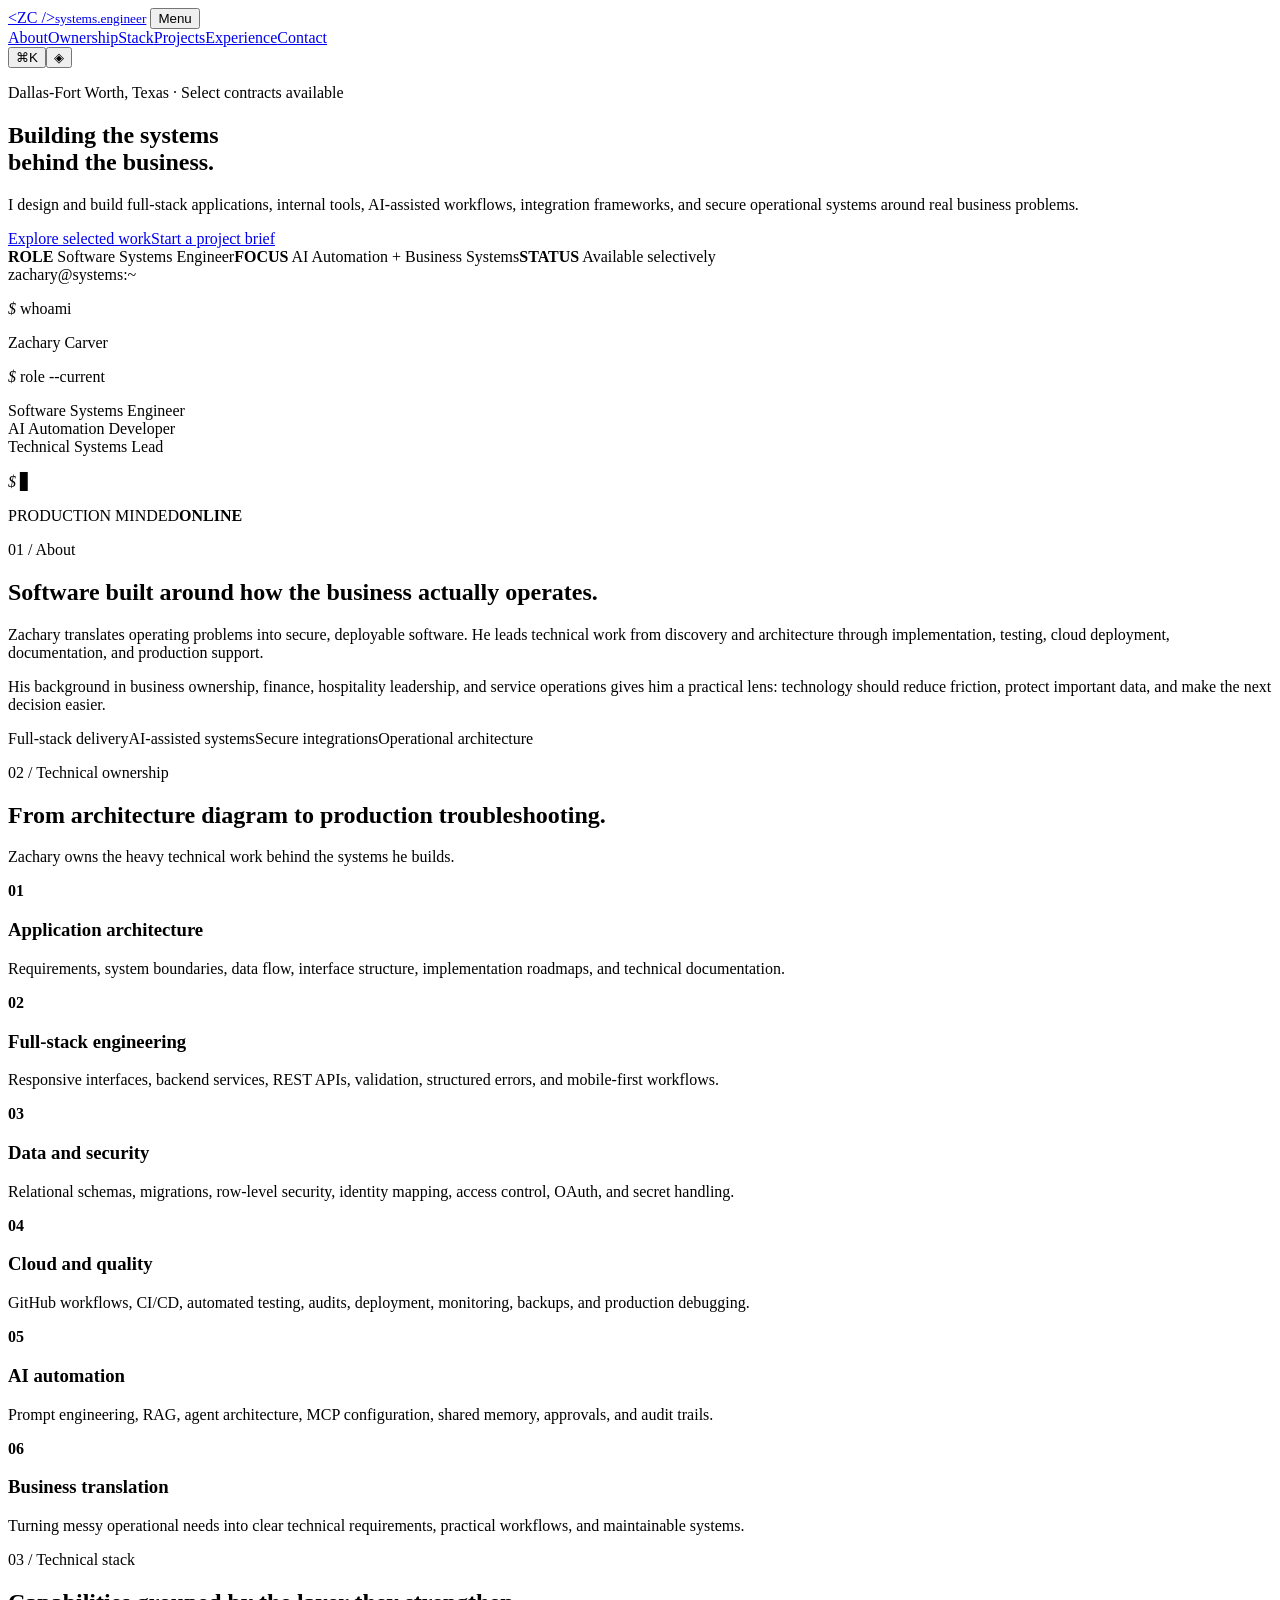
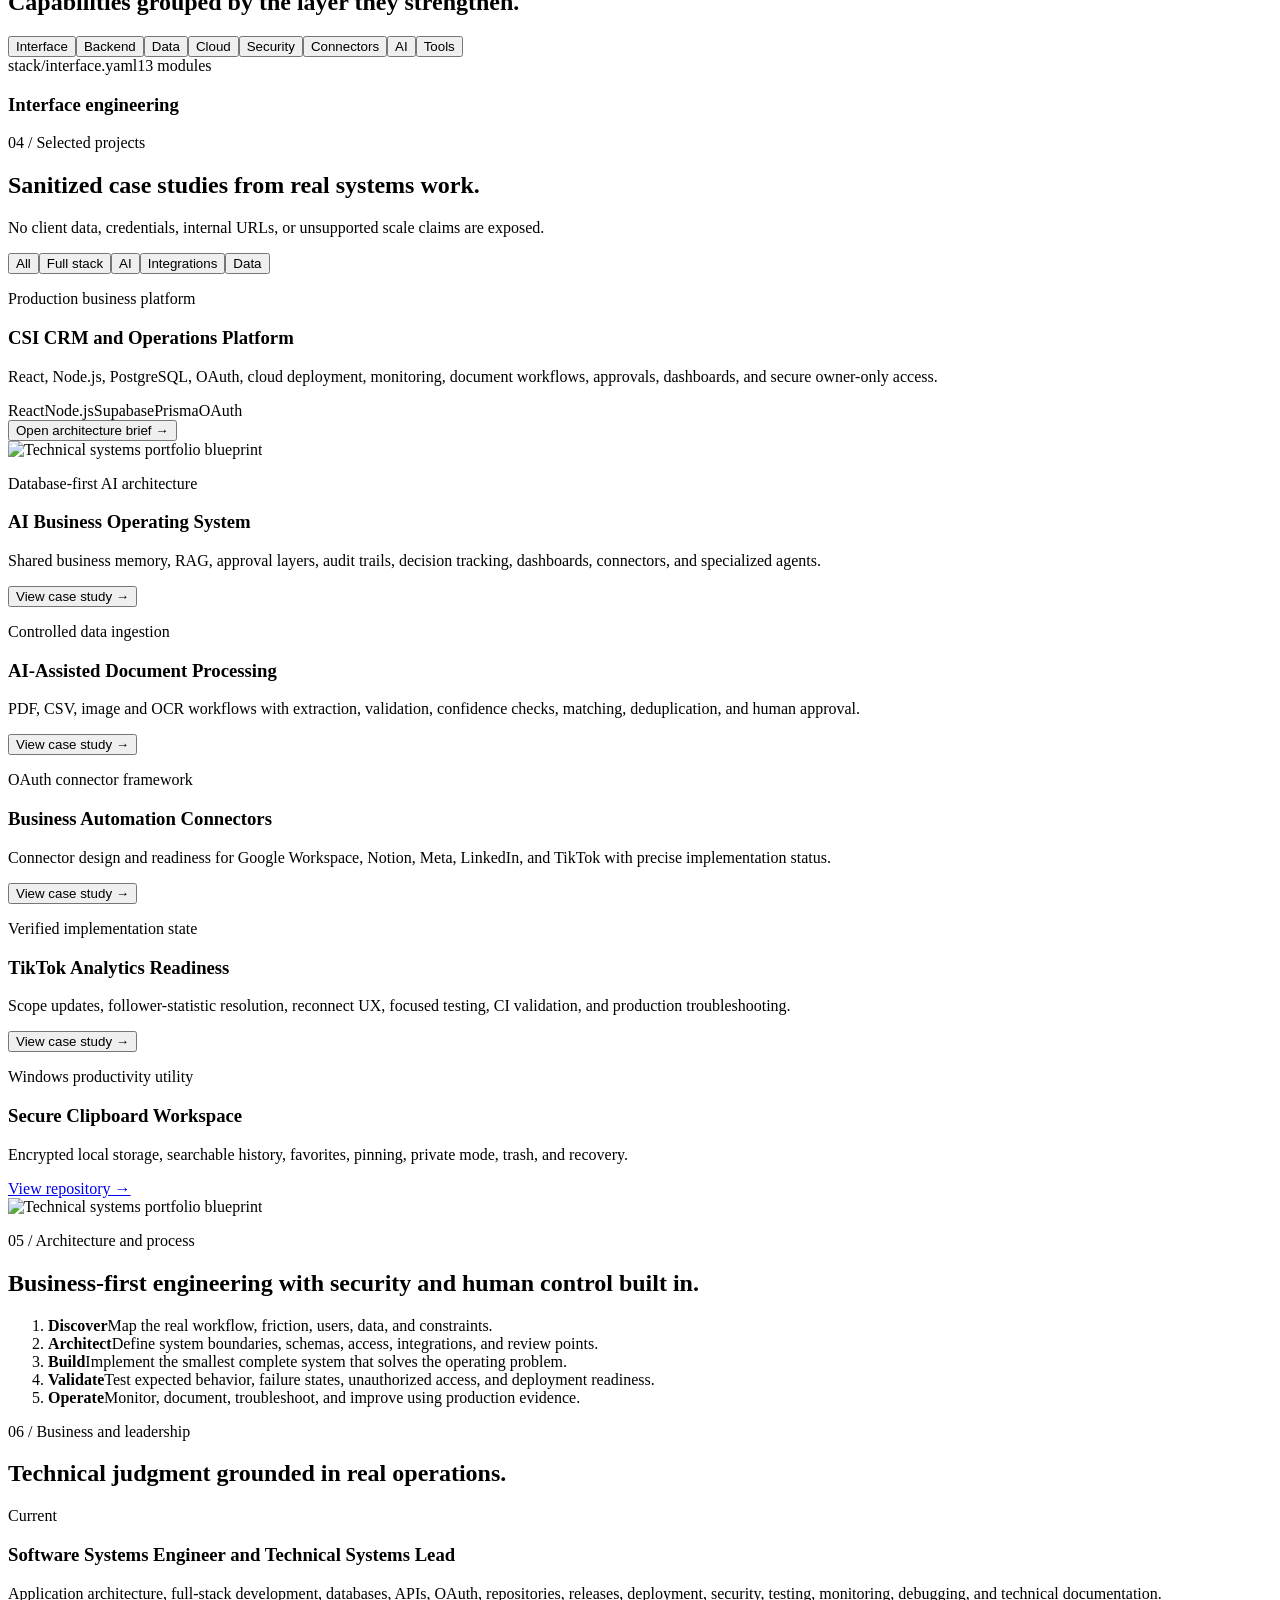
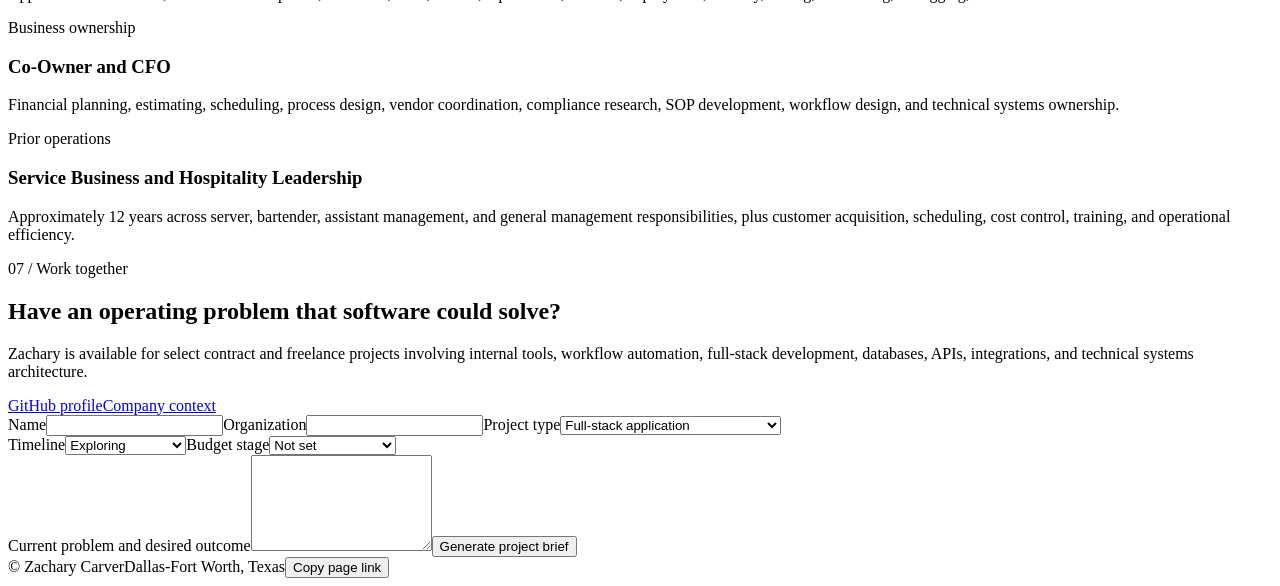
==== index.html @ 10252eab "Add portfolio landing page" ====
<!doctype html>
<html lang="en" data-theme="cyan">
<head>
  <meta charset="utf-8">
  <meta name="viewport" content="width=device-width,initial-scale=1">
  <meta name="description" content="Zachary Carver is a Dallas-Fort Worth software systems engineer, AI automation developer, and technical systems lead available for select contract and freelance projects.">
  <meta property="og:title" content="Zachary Carver | Software Systems Engineer">
  <meta property="og:description" content="Full-stack applications, internal tools, AI-assisted workflows, APIs, databases, and secure operational systems.">
  <meta property="og:image" content="assets/og-card.svg">
  <meta name="theme-color" content="#07111f">
  <title>Zachary Carver | Software Systems Engineer</title>
  <link rel="icon" href="assets/favicon.svg" type="image/svg+xml">
  <link rel="manifest" href="site.webmanifest">
  <link rel="stylesheet" href="styles.css">
  <script src="script.js" defer></script>
</head>
<body>
  <div class="grid-bg" aria-hidden="true"></div><div class="scroll-progress" id="scrollProgress"></div>
  <header class="site-header">
    <a class="brand" href="#top" aria-label="Zachary Carver home"><span>&lt;ZC /&gt;</span><small>systems.engineer</small></a>
    <button class="menu-btn" id="menuButton" aria-expanded="false" aria-controls="siteNav">Menu</button>
    <nav id="siteNav" aria-label="Primary navigation"><a href="#about">About</a><a href="#ownership">Ownership</a><a href="#stack">Stack</a><a href="#projects">Projects</a><a href="#experience">Experience</a><a href="#contact">Contact</a></nav>
    <div class="header-actions"><button id="commandButton" class="icon-btn" aria-label="Open command palette">⌘K</button><button id="themeButton" class="icon-btn" aria-label="Change accent theme">◈</button></div>
  </header>

  <main id="top">
    <section class="hero section shell">
      <div class="hero-copy reveal">
        <p class="eyebrow">Dallas-Fort Worth, Texas · Select contracts available</p>
        <h1>Building the systems<br><span>behind the business.</span></h1>
        <p class="lead">I design and build full-stack applications, internal tools, AI-assisted workflows, integration frameworks, and secure operational systems around real business problems.</p>
        <div class="cta-row"><a class="btn primary" href="#projects">Explore selected work</a><a class="btn" href="#contact">Start a project brief</a></div>
        <div class="signal-row"><span><b>ROLE</b> Software Systems Engineer</span><span><b>FOCUS</b> AI Automation + Business Systems</span><span><b>STATUS</b> Available selectively</span></div>
      </div>
      <div class="terminal reveal" data-delay="100">
        <div class="window-bar"><i></i><i></i><i></i><span>zachary@systems:~</span></div>
        <div class="terminal-body"><p><em>$</em> whoami</p><p class="output">Zachary Carver</p><p><em>$</em> role --current</p><p class="output">Software Systems Engineer<br>AI Automation Developer<br>Technical Systems Lead</p><p><em>$</em> <span id="typedCommand"></span><span class="cursor">▋</span></p></div>
        <div class="health"><span>PRODUCTION MINDED</span><span class="pulse"></span><b>ONLINE</b></div>
      </div>
    </section>

    <section id="about" class="section shell two-col">
      <div class="section-head reveal"><p class="eyebrow">01 / About</p><h2>Software built around how the business actually operates.</h2></div>
      <div class="panel reveal"><p>Zachary translates operating problems into secure, deployable software. He leads technical work from discovery and architecture through implementation, testing, cloud deployment, documentation, and production support.</p><p>His background in business ownership, finance, hospitality leadership, and service operations gives him a practical lens: technology should reduce friction, protect important data, and make the next decision easier.</p><div class="mini-grid"><span>Full-stack delivery</span><span>AI-assisted systems</span><span>Secure integrations</span><span>Operational architecture</span></div></div>
    </section>

    <section id="ownership" class="section shell">
      <div class="section-head reveal"><p class="eyebrow">02 / Technical ownership</p><h2>From architecture diagram to production troubleshooting.</h2><p>Zachary owns the heavy technical work behind the systems he builds.</p></div>
      <div class="ownership-grid">
        <article class="card reveal"><b>01</b><h3>Application architecture</h3><p>Requirements, system boundaries, data flow, interface structure, implementation roadmaps, and technical documentation.</p></article>
        <article class="card reveal" data-delay="60"><b>02</b><h3>Full-stack engineering</h3><p>Responsive interfaces, backend services, REST APIs, validation, structured errors, and mobile-first workflows.</p></article>
        <article class="card reveal" data-delay="120"><b>03</b><h3>Data and security</h3><p>Relational schemas, migrations, row-level security, identity mapping, access control, OAuth, and secret handling.</p></article>
        <article class="card reveal" data-delay="180"><b>04</b><h3>Cloud and quality</h3><p>GitHub workflows, CI/CD, automated testing, audits, deployment, monitoring, backups, and production debugging.</p></article>
        <article class="card reveal" data-delay="240"><b>05</b><h3>AI automation</h3><p>Prompt engineering, RAG, agent architecture, MCP configuration, shared memory, approvals, and audit trails.</p></article>
        <article class="card reveal" data-delay="300"><b>06</b><h3>Business translation</h3><p>Turning messy operational needs into clear technical requirements, practical workflows, and maintainable systems.</p></article>
      </div>
    </section>

    <section id="stack" class="section shell">
      <div class="section-head reveal"><p class="eyebrow">03 / Technical stack</p><h2>Capabilities grouped by the layer they strengthen.</h2></div>
      <div class="stack-console reveal">
        <div class="stack-tabs" role="tablist"><button class="stack-tab active" data-tab="interface" aria-selected="true">Interface</button><button class="stack-tab" data-tab="backend">Backend</button><button class="stack-tab" data-tab="data">Data</button><button class="stack-tab" data-tab="cloud">Cloud</button><button class="stack-tab" data-tab="security">Security</button><button class="stack-tab" data-tab="integrations">Connectors</button><button class="stack-tab" data-tab="ai">AI</button><button class="stack-tab" data-tab="environment">Tools</button></div>
        <div class="stack-meta"><span id="stackFile">stack/interface.yaml</span><span id="stackCount">13 modules</span></div>
        <h3 id="stackCapability">Interface engineering</h3><p id="stackDescription"></p><div class="skill-cloud" id="skillCloud"></div>
      </div>
    </section>

    <section id="projects" class="section shell">
      <div class="section-head reveal"><p class="eyebrow">04 / Selected projects</p><h2>Sanitized case studies from real systems work.</h2><p>No client data, credentials, internal URLs, or unsupported scale claims are exposed.</p></div>
      <div class="filters reveal"><button class="filter active" data-filter="all">All</button><button class="filter" data-filter="fullstack">Full stack</button><button class="filter" data-filter="ai">AI</button><button class="filter" data-filter="integration">Integrations</button><button class="filter" data-filter="data">Data</button></div>
      <div class="project-grid">
        <article class="project-card feature reveal" data-category="fullstack data integration"><div><p class="eyebrow">Production business platform</p><h3>CSI CRM and Operations Platform</h3><p>React, Node.js, PostgreSQL, OAuth, cloud deployment, monitoring, document workflows, approvals, dashboards, and secure owner-only access.</p><div class="tags"><span>React</span><span>Node.js</span><span>Supabase</span><span>Prisma</span><span>OAuth</span></div><button class="text-btn" data-project="crm">Open architecture brief →</button></div><img src="assets/portfolio-blueprint.svg" alt="Technical systems portfolio blueprint" loading="lazy"></article>
        <article class="project-card reveal" data-category="ai data"><p class="eyebrow">Database-first AI architecture</p><h3>AI Business Operating System</h3><p>Shared business memory, RAG, approval layers, audit trails, decision tracking, dashboards, connectors, and specialized agents.</p><button class="text-btn" data-project="aios">View case study →</button></article>
        <article class="project-card reveal" data-category="ai data fullstack"><p class="eyebrow">Controlled data ingestion</p><h3>AI-Assisted Document Processing</h3><p>PDF, CSV, image and OCR workflows with extraction, validation, confidence checks, matching, deduplication, and human approval.</p><button class="text-btn" data-project="documents">View case study →</button></article>
        <article class="project-card reveal" data-category="integration fullstack"><p class="eyebrow">OAuth connector framework</p><h3>Business Automation Connectors</h3><p>Connector design and readiness for Google Workspace, Notion, Meta, LinkedIn, and TikTok with precise implementation status.</p><button class="text-btn" data-project="connectors">View case study →</button></article>
        <article class="project-card reveal" data-category="integration data"><p class="eyebrow">Verified implementation state</p><h3>TikTok Analytics Readiness</h3><p>Scope updates, follower-statistic resolution, reconnect UX, focused testing, CI validation, and production troubleshooting.</p><button class="text-btn" data-project="tiktok">View case study →</button></article>
        <article class="project-card reveal" data-category="fullstack data"><p class="eyebrow">Windows productivity utility</p><h3>Secure Clipboard Workspace</h3><p>Encrypted local storage, searchable history, favorites, pinning, private mode, trash, and recovery.</p><a class="text-btn" href="https://github.com/CSICleanSceneInvestigators/Recall" target="_blank" rel="noreferrer">View repository →</a></article>
      </div>
    </section>

    <section class="section shell blueprint reveal"><img src="assets/portfolio-blueprint.svg" alt="Technical systems portfolio blueprint"><div><p class="eyebrow">05 / Architecture and process</p><h2>Business-first engineering with security and human control built in.</h2><ol><li><b>Discover</b><span>Map the real workflow, friction, users, data, and constraints.</span></li><li><b>Architect</b><span>Define system boundaries, schemas, access, integrations, and review points.</span></li><li><b>Build</b><span>Implement the smallest complete system that solves the operating problem.</span></li><li><b>Validate</b><span>Test expected behavior, failure states, unauthorized access, and deployment readiness.</span></li><li><b>Operate</b><span>Monitor, document, troubleshoot, and improve using production evidence.</span></li></ol></div></section>

    <section id="experience" class="section shell">
      <div class="section-head reveal"><p class="eyebrow">06 / Business and leadership</p><h2>Technical judgment grounded in real operations.</h2></div>
      <div class="timeline reveal"><article><span>Current</span><h3>Software Systems Engineer and Technical Systems Lead</h3><p>Application architecture, full-stack development, databases, APIs, OAuth, repositories, releases, deployment, security, testing, monitoring, debugging, and technical documentation.</p></article><article><span>Business ownership</span><h3>Co-Owner and CFO</h3><p>Financial planning, estimating, scheduling, process design, vendor coordination, compliance research, SOP development, workflow design, and technical systems ownership.</p></article><article><span>Prior operations</span><h3>Service Business and Hospitality Leadership</h3><p>Approximately 12 years across server, bartender, assistant management, and general management responsibilities, plus customer acquisition, scheduling, cost control, training, and operational efficiency.</p></article></div>
    </section>

    <section id="contact" class="section shell contact-grid">
      <div class="section-head reveal"><p class="eyebrow">07 / Work together</p><h2>Have an operating problem that software could solve?</h2><p>Zachary is available for select contract and freelance projects involving internal tools, workflow automation, full-stack development, databases, APIs, integrations, and technical systems architecture.</p><div class="cta-row"><a class="btn" href="https://github.com/CSICleanSceneInvestigators" target="_blank" rel="noreferrer">GitHub profile</a><a class="btn" href="https://www.cleansceneinvestigators.com" target="_blank" rel="noreferrer">Company context</a></div></div>
      <form id="inquiryForm" class="panel reveal"><label>Name<input name="name" required></label><label>Organization<input name="organization"></label><label>Project type<select name="projectType"><option>Full-stack application</option><option>AI automation workflow</option><option>API or connector integration</option><option>Internal business tool</option><option>Database or systems architecture</option><option>Technical troubleshooting</option></select></label><div class="form-row"><label>Timeline<select name="timeline"><option>Exploring</option><option>Within 30 days</option><option>Within 90 days</option><option>Ongoing support</option></select></label><label>Budget stage<select name="budget"><option>Not set</option><option>Need an estimate</option><option>Budget approved</option></select></label></div><label>Current problem and desired outcome<textarea name="problem" rows="6" required></textarea></label><button class="btn primary" type="submit">Generate project brief</button><div id="briefOutput" class="brief" hidden><pre id="briefText"></pre><button id="copyBriefButton" type="button" class="text-btn">Copy brief</button></div></form>
    </section>
  </main>

  <footer class="shell"><span>© <span id="year"></span> Zachary Carver</span><span>Dallas-Fort Worth, Texas</span><button id="copyUrlButton" class="text-btn">Copy page link</button></footer>
  <div id="toast" class="toast" role="status" aria-live="polite"></div>

  <dialog id="projectDialog" class="dialog"><button id="dialogClose" class="dialog-close" aria-label="Close">×</button><p class="eyebrow" id="dialogEyebrow"></p><h2 id="dialogTitle"></h2><p class="lead" id="dialogSummary"></p><div class="dialog-grid"><section><h3>Challenge</h3><p id="dialogChallenge"></p></section><section><h3>Technical ownership</h3><p id="dialogOwnership"></p></section><section><h3>Architecture</h3><p id="dialogArchitecture"></p></section><section><h3>Outcome</h3><p id="dialogOutcome"></p></section></div><div class="tags" id="dialogTags"></div></dialog>

  <dialog id="commandDialog" class="command-dialog"><div class="command-head"><span>Command palette</span><kbd>ESC</kbd></div><input id="commandSearch" placeholder="Type a command…" autocomplete="off"><div class="command-list"><button data-command="about">Go to About</button><button data-command="ownership">Go to Technical Ownership</button><button data-command="stack">Go to Technical Stack</button><button data-command="projects">Go to Projects</button><button data-command="experience">Go to Experience</button><button data-command="contact">Start a Project Brief</button><button data-command="github">Open GitHub</button><button data-command="theme">Cycle Accent Theme</button></div></dialog>
</body>
</html>
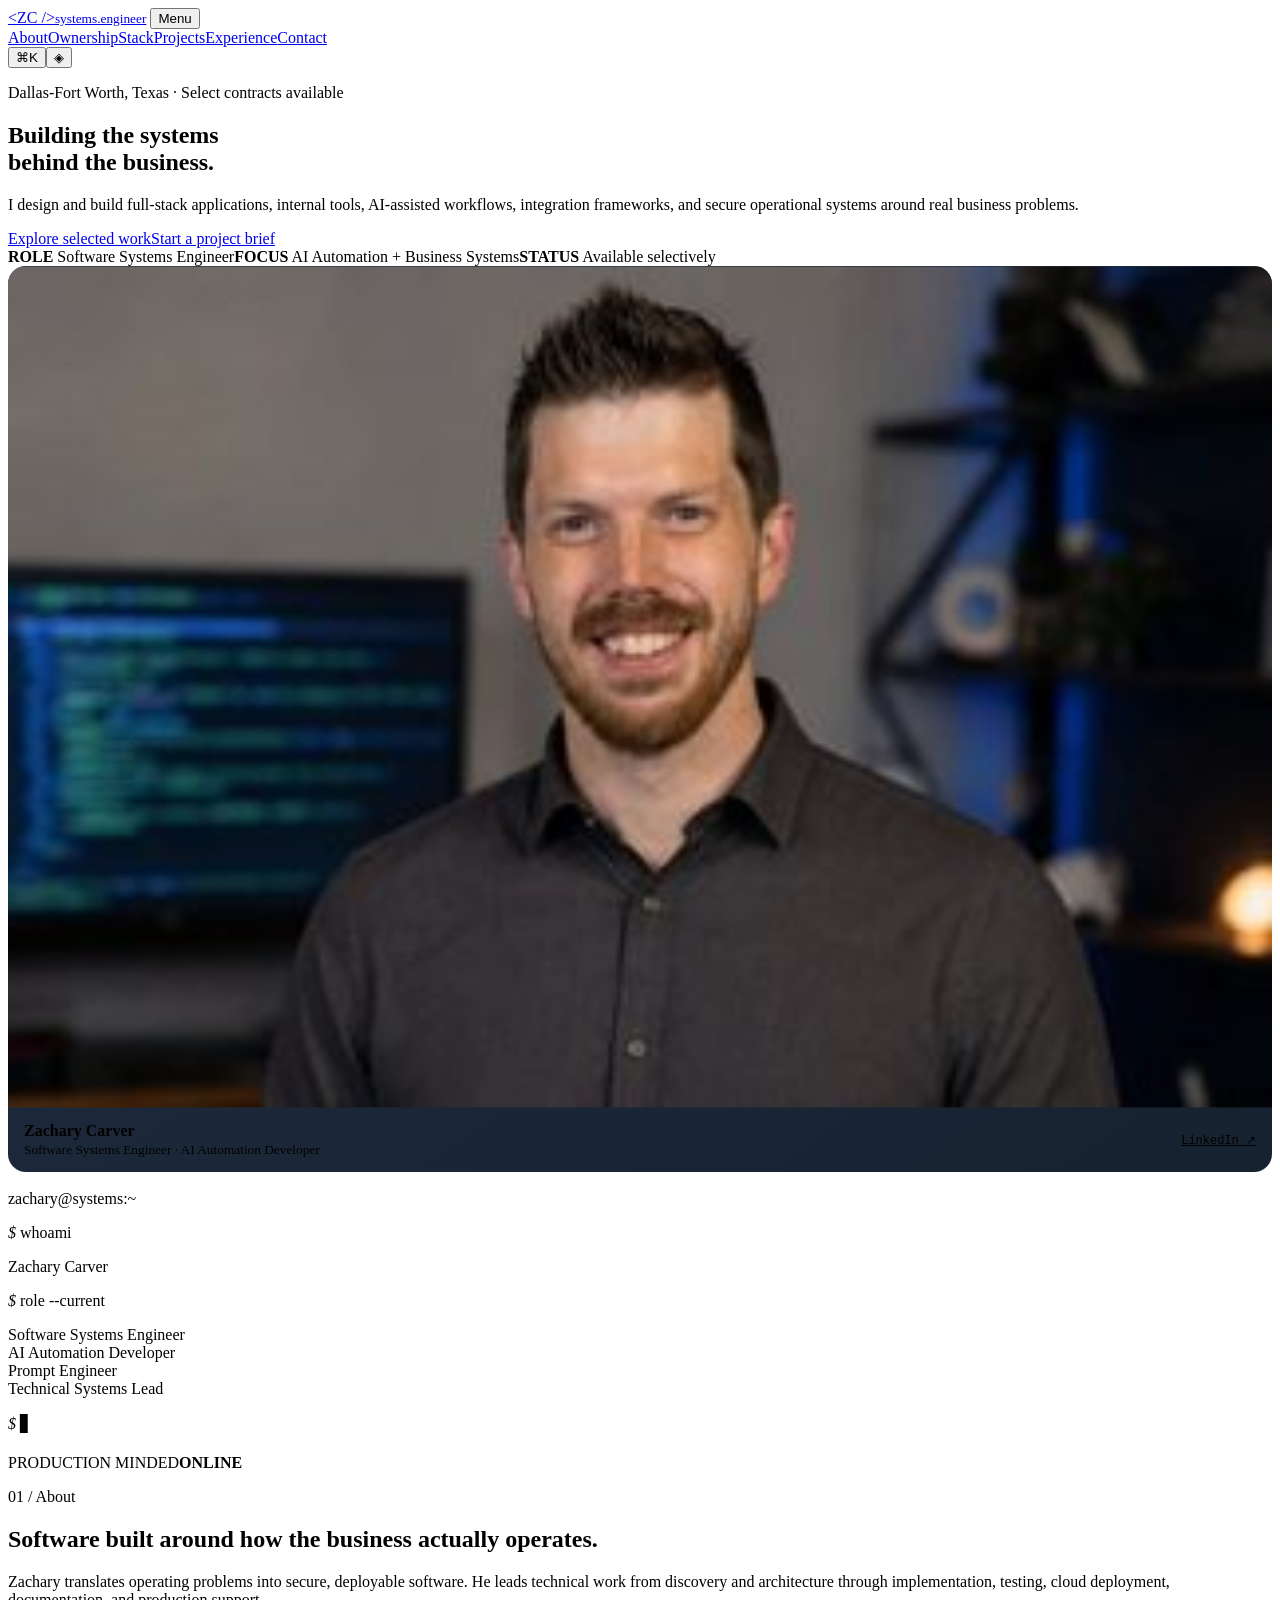
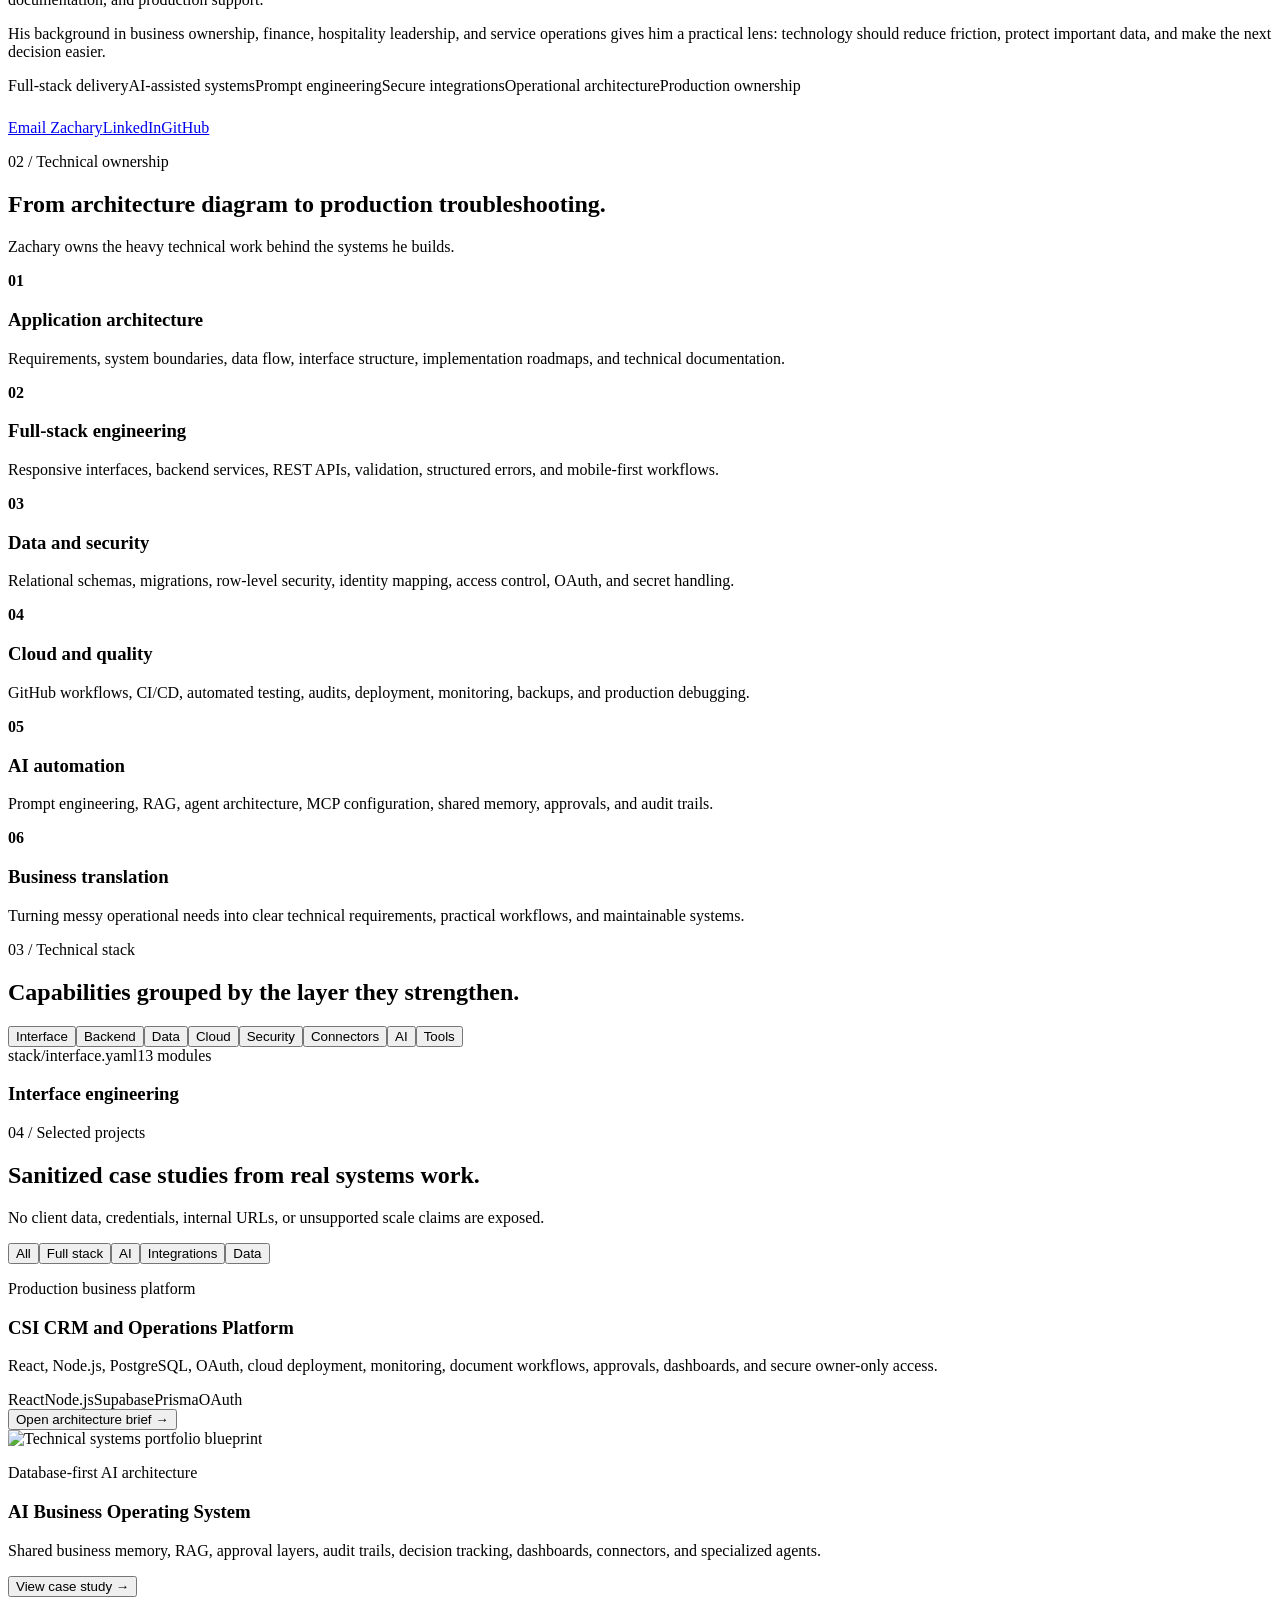
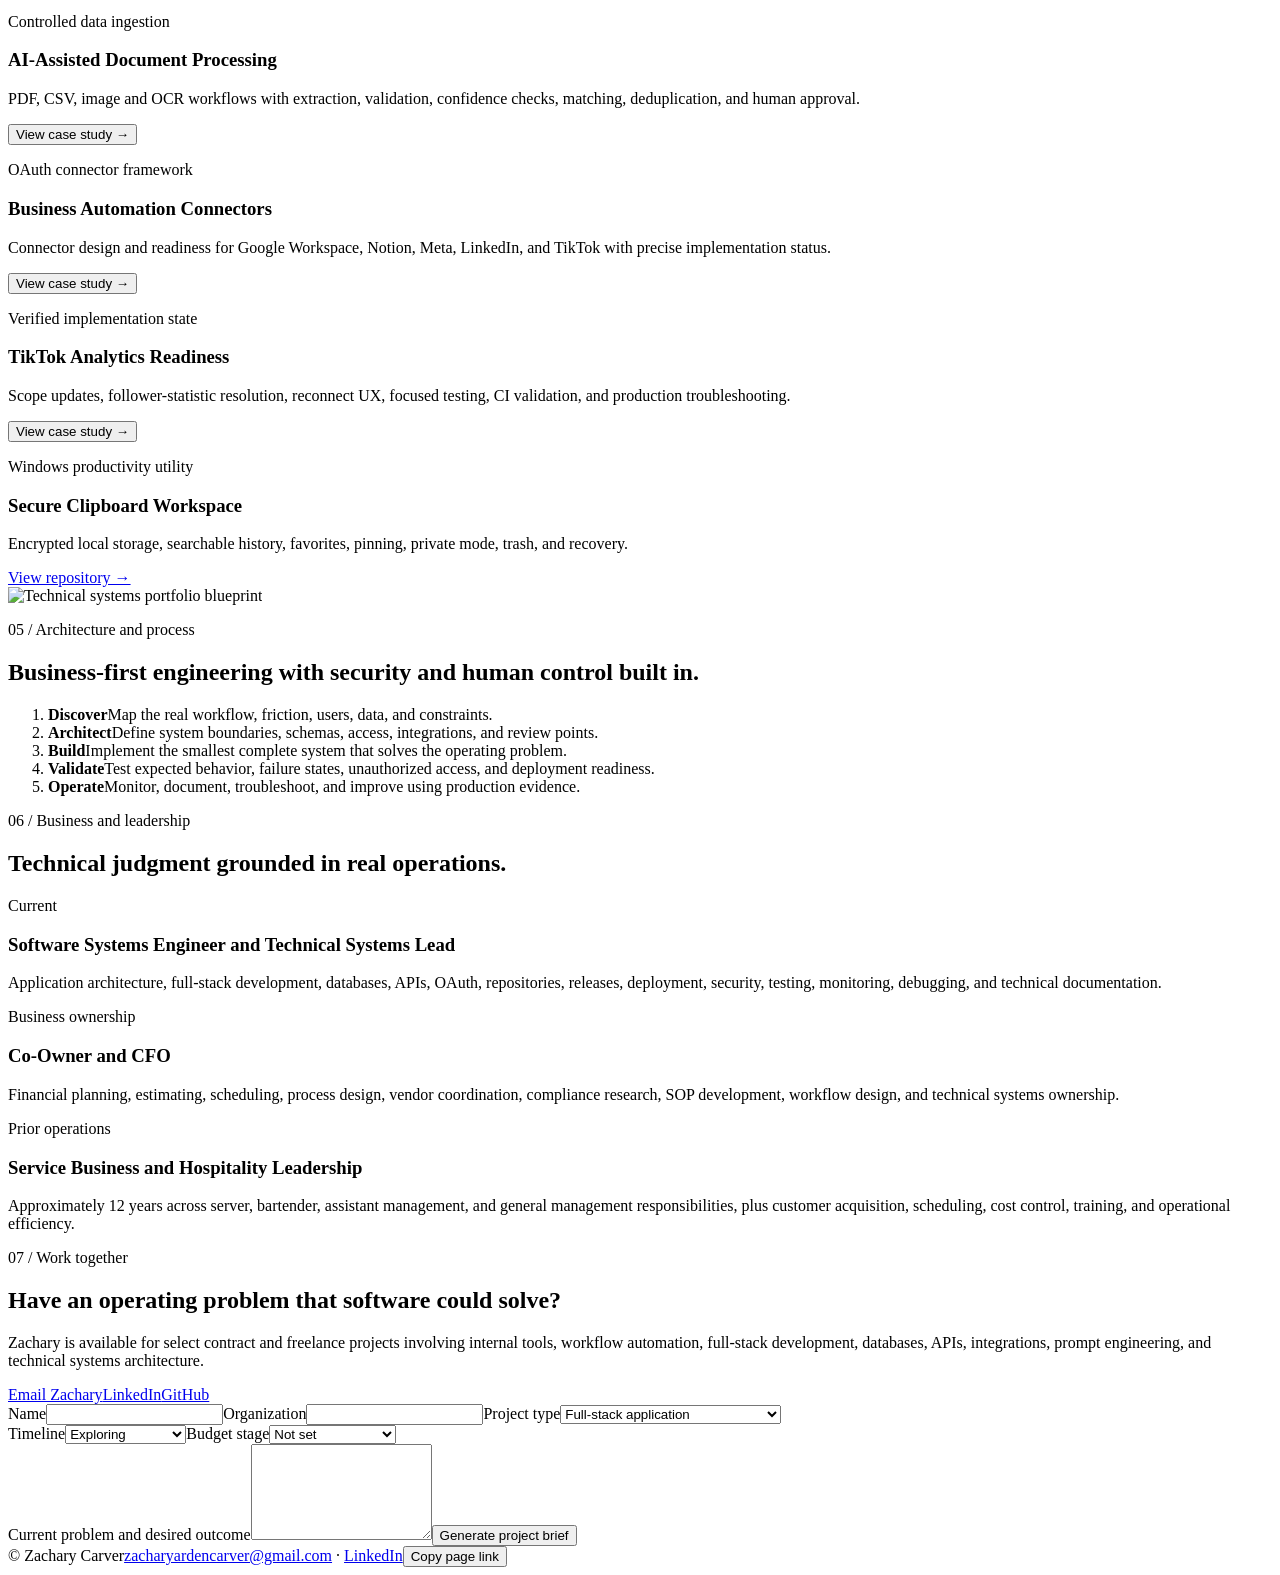
==== commit c42a86dc: "Display Zachary headshot prominently on portfolio" ====
--- a/index.html
+++ b/index.html
@@ -3,9 +3,9 @@
 <head>
   <meta charset="utf-8">
   <meta name="viewport" content="width=device-width,initial-scale=1">
-  <meta name="description" content="Zachary Carver is a Dallas-Fort Worth software systems engineer, AI automation developer, and technical systems lead available for select contract and freelance projects.">
+  <meta name="description" content="Zachary Carver is a Dallas-Fort Worth software systems engineer, AI automation developer, prompt engineer, and technical systems lead available for select contract and freelance projects.">
   <meta property="og:title" content="Zachary Carver | Software Systems Engineer">
-  <meta property="og:description" content="Full-stack applications, internal tools, AI-assisted workflows, APIs, databases, and secure operational systems.">
+  <meta property="og:description" content="Full-stack applications, internal tools, AI-assisted workflows, APIs, databases, prompt engineering, and secure operational systems.">
   <meta property="og:image" content="assets/og-card.svg">
   <meta name="theme-color" content="#07111f">
   <title>Zachary Carver | Software Systems Engineer</title>
@@ -32,16 +32,25 @@
         <div class="cta-row"><a class="btn primary" href="#projects">Explore selected work</a><a class="btn" href="#contact">Start a project brief</a></div>
         <div class="signal-row"><span><b>ROLE</b> Software Systems Engineer</span><span><b>FOCUS</b> AI Automation + Business Systems</span><span><b>STATUS</b> Available selectively</span></div>
       </div>
-      <div class="terminal reveal" data-delay="100">
-        <div class="window-bar"><i></i><i></i><i></i><span>zachary@systems:~</span></div>
-        <div class="terminal-body"><p><em>$</em> whoami</p><p class="output">Zachary Carver</p><p><em>$</em> role --current</p><p class="output">Software Systems Engineer<br>AI Automation Developer<br>Technical Systems Lead</p><p><em>$</em> <span id="typedCommand"></span><span class="cursor">▋</span></p></div>
-        <div class="health"><span>PRODUCTION MINDED</span><span class="pulse"></span><b>ONLINE</b></div>
+      <div class="reveal" data-delay="100" style="display:grid;gap:18px;align-self:center">
+        <figure style="margin:0;overflow:hidden;border:1px solid var(--line);border-radius:18px;background:linear-gradient(145deg,rgba(16,31,52,.93),rgba(8,20,35,.94));box-shadow:var(--shadow)">
+          <img src="assets/zachary-carver-headshot.svg" alt="Professional headshot of Zachary Carver" style="display:block;width:100%;aspect-ratio:3/2;object-fit:cover;object-position:center">
+          <figcaption style="display:flex;justify-content:space-between;gap:18px;align-items:center;padding:14px 16px;border-top:1px solid var(--line)">
+            <span><strong style="display:block">Zachary Carver</strong><small style="color:var(--muted)">Software Systems Engineer · AI Automation Developer</small></span>
+            <a href="https://www.linkedin.com/in/zachary-a-carver/" target="_blank" rel="noreferrer" style="color:var(--accent);font:12px ui-monospace,monospace;white-space:nowrap">LinkedIn ↗</a>
+          </figcaption>
+        </figure>
+        <div class="terminal">
+          <div class="window-bar"><i></i><i></i><i></i><span>zachary@systems:~</span></div>
+          <div class="terminal-body" style="min-height:230px"><p><em>$</em> whoami</p><p class="output">Zachary Carver</p><p><em>$</em> role --current</p><p class="output">Software Systems Engineer<br>AI Automation Developer<br>Prompt Engineer<br>Technical Systems Lead</p><p><em>$</em> <span id="typedCommand"></span><span class="cursor">▋</span></p></div>
+          <div class="health"><span>PRODUCTION MINDED</span><span class="pulse"></span><b>ONLINE</b></div>
+        </div>
       </div>
     </section>
 
     <section id="about" class="section shell two-col">
       <div class="section-head reveal"><p class="eyebrow">01 / About</p><h2>Software built around how the business actually operates.</h2></div>
-      <div class="panel reveal"><p>Zachary translates operating problems into secure, deployable software. He leads technical work from discovery and architecture through implementation, testing, cloud deployment, documentation, and production support.</p><p>His background in business ownership, finance, hospitality leadership, and service operations gives him a practical lens: technology should reduce friction, protect important data, and make the next decision easier.</p><div class="mini-grid"><span>Full-stack delivery</span><span>AI-assisted systems</span><span>Secure integrations</span><span>Operational architecture</span></div></div>
+      <div class="panel reveal"><p>Zachary translates operating problems into secure, deployable software. He leads technical work from discovery and architecture through implementation, testing, cloud deployment, documentation, and production support.</p><p>His background in business ownership, finance, hospitality leadership, and service operations gives him a practical lens: technology should reduce friction, protect important data, and make the next decision easier.</p><div class="mini-grid"><span>Full-stack delivery</span><span>AI-assisted systems</span><span>Prompt engineering</span><span>Secure integrations</span><span>Operational architecture</span><span>Production ownership</span></div><div class="cta-row" style="margin-top:24px"><a class="btn" href="mailto:zacharyardencarver@gmail.com">Email Zachary</a><a class="btn" href="https://www.linkedin.com/in/zachary-a-carver/" target="_blank" rel="noreferrer">LinkedIn</a><a class="btn" href="https://github.com/CSICleanSceneInvestigators" target="_blank" rel="noreferrer">GitHub</a></div></div>
     </section>
 
     <section id="ownership" class="section shell">
@@ -86,16 +95,16 @@
     </section>
 
     <section id="contact" class="section shell contact-grid">
-      <div class="section-head reveal"><p class="eyebrow">07 / Work together</p><h2>Have an operating problem that software could solve?</h2><p>Zachary is available for select contract and freelance projects involving internal tools, workflow automation, full-stack development, databases, APIs, integrations, and technical systems architecture.</p><div class="cta-row"><a class="btn" href="https://github.com/CSICleanSceneInvestigators" target="_blank" rel="noreferrer">GitHub profile</a><a class="btn" href="https://www.cleansceneinvestigators.com" target="_blank" rel="noreferrer">Company context</a></div></div>
-      <form id="inquiryForm" class="panel reveal"><label>Name<input name="name" required></label><label>Organization<input name="organization"></label><label>Project type<select name="projectType"><option>Full-stack application</option><option>AI automation workflow</option><option>API or connector integration</option><option>Internal business tool</option><option>Database or systems architecture</option><option>Technical troubleshooting</option></select></label><div class="form-row"><label>Timeline<select name="timeline"><option>Exploring</option><option>Within 30 days</option><option>Within 90 days</option><option>Ongoing support</option></select></label><label>Budget stage<select name="budget"><option>Not set</option><option>Need an estimate</option><option>Budget approved</option></select></label></div><label>Current problem and desired outcome<textarea name="problem" rows="6" required></textarea></label><button class="btn primary" type="submit">Generate project brief</button><div id="briefOutput" class="brief" hidden><pre id="briefText"></pre><button id="copyBriefButton" type="button" class="text-btn">Copy brief</button></div></form>
+      <div class="section-head reveal"><p class="eyebrow">07 / Work together</p><h2>Have an operating problem that software could solve?</h2><p>Zachary is available for select contract and freelance projects involving internal tools, workflow automation, full-stack development, databases, APIs, integrations, prompt engineering, and technical systems architecture.</p><div class="cta-row"><a class="btn primary" href="mailto:zacharyardencarver@gmail.com">Email Zachary</a><a class="btn" href="https://www.linkedin.com/in/zachary-a-carver/" target="_blank" rel="noreferrer">LinkedIn</a><a class="btn" href="https://github.com/CSICleanSceneInvestigators" target="_blank" rel="noreferrer">GitHub</a></div></div>
+      <form id="inquiryForm" class="panel reveal"><label>Name<input name="name" required></label><label>Organization<input name="organization"></label><label>Project type<select name="projectType"><option>Full-stack application</option><option>AI automation workflow</option><option>Prompt engineering</option><option>API or connector integration</option><option>Internal business tool</option><option>Database or systems architecture</option><option>Technical troubleshooting</option></select></label><div class="form-row"><label>Timeline<select name="timeline"><option>Exploring</option><option>Within 30 days</option><option>Within 90 days</option><option>Ongoing support</option></select></label><label>Budget stage<select name="budget"><option>Not set</option><option>Need an estimate</option><option>Budget approved</option></select></label></div><label>Current problem and desired outcome<textarea name="problem" rows="6" required></textarea></label><button class="btn primary" type="submit">Generate project brief</button><div id="briefOutput" class="brief" hidden><pre id="briefText"></pre><button id="copyBriefButton" type="button" class="text-btn">Copy brief</button></div></form>
     </section>
   </main>
 
-  <footer class="shell"><span>© <span id="year"></span> Zachary Carver</span><span>Dallas-Fort Worth, Texas</span><button id="copyUrlButton" class="text-btn">Copy page link</button></footer>
+  <footer class="shell"><span>© <span id="year"></span> Zachary Carver</span><span><a href="mailto:zacharyardencarver@gmail.com">zacharyardencarver@gmail.com</a> · <a href="https://www.linkedin.com/in/zachary-a-carver/" target="_blank" rel="noreferrer">LinkedIn</a></span><button id="copyUrlButton" class="text-btn">Copy page link</button></footer>
   <div id="toast" class="toast" role="status" aria-live="polite"></div>
 
   <dialog id="projectDialog" class="dialog"><button id="dialogClose" class="dialog-close" aria-label="Close">×</button><p class="eyebrow" id="dialogEyebrow"></p><h2 id="dialogTitle"></h2><p class="lead" id="dialogSummary"></p><div class="dialog-grid"><section><h3>Challenge</h3><p id="dialogChallenge"></p></section><section><h3>Technical ownership</h3><p id="dialogOwnership"></p></section><section><h3>Architecture</h3><p id="dialogArchitecture"></p></section><section><h3>Outcome</h3><p id="dialogOutcome"></p></section></div><div class="tags" id="dialogTags"></div></dialog>
 
   <dialog id="commandDialog" class="command-dialog"><div class="command-head"><span>Command palette</span><kbd>ESC</kbd></div><input id="commandSearch" placeholder="Type a command…" autocomplete="off"><div class="command-list"><button data-command="about">Go to About</button><button data-command="ownership">Go to Technical Ownership</button><button data-command="stack">Go to Technical Stack</button><button data-command="projects">Go to Projects</button><button data-command="experience">Go to Experience</button><button data-command="contact">Start a Project Brief</button><button data-command="github">Open GitHub</button><button data-command="theme">Cycle Accent Theme</button></div></dialog>
 </body>
-</html>
+</html>
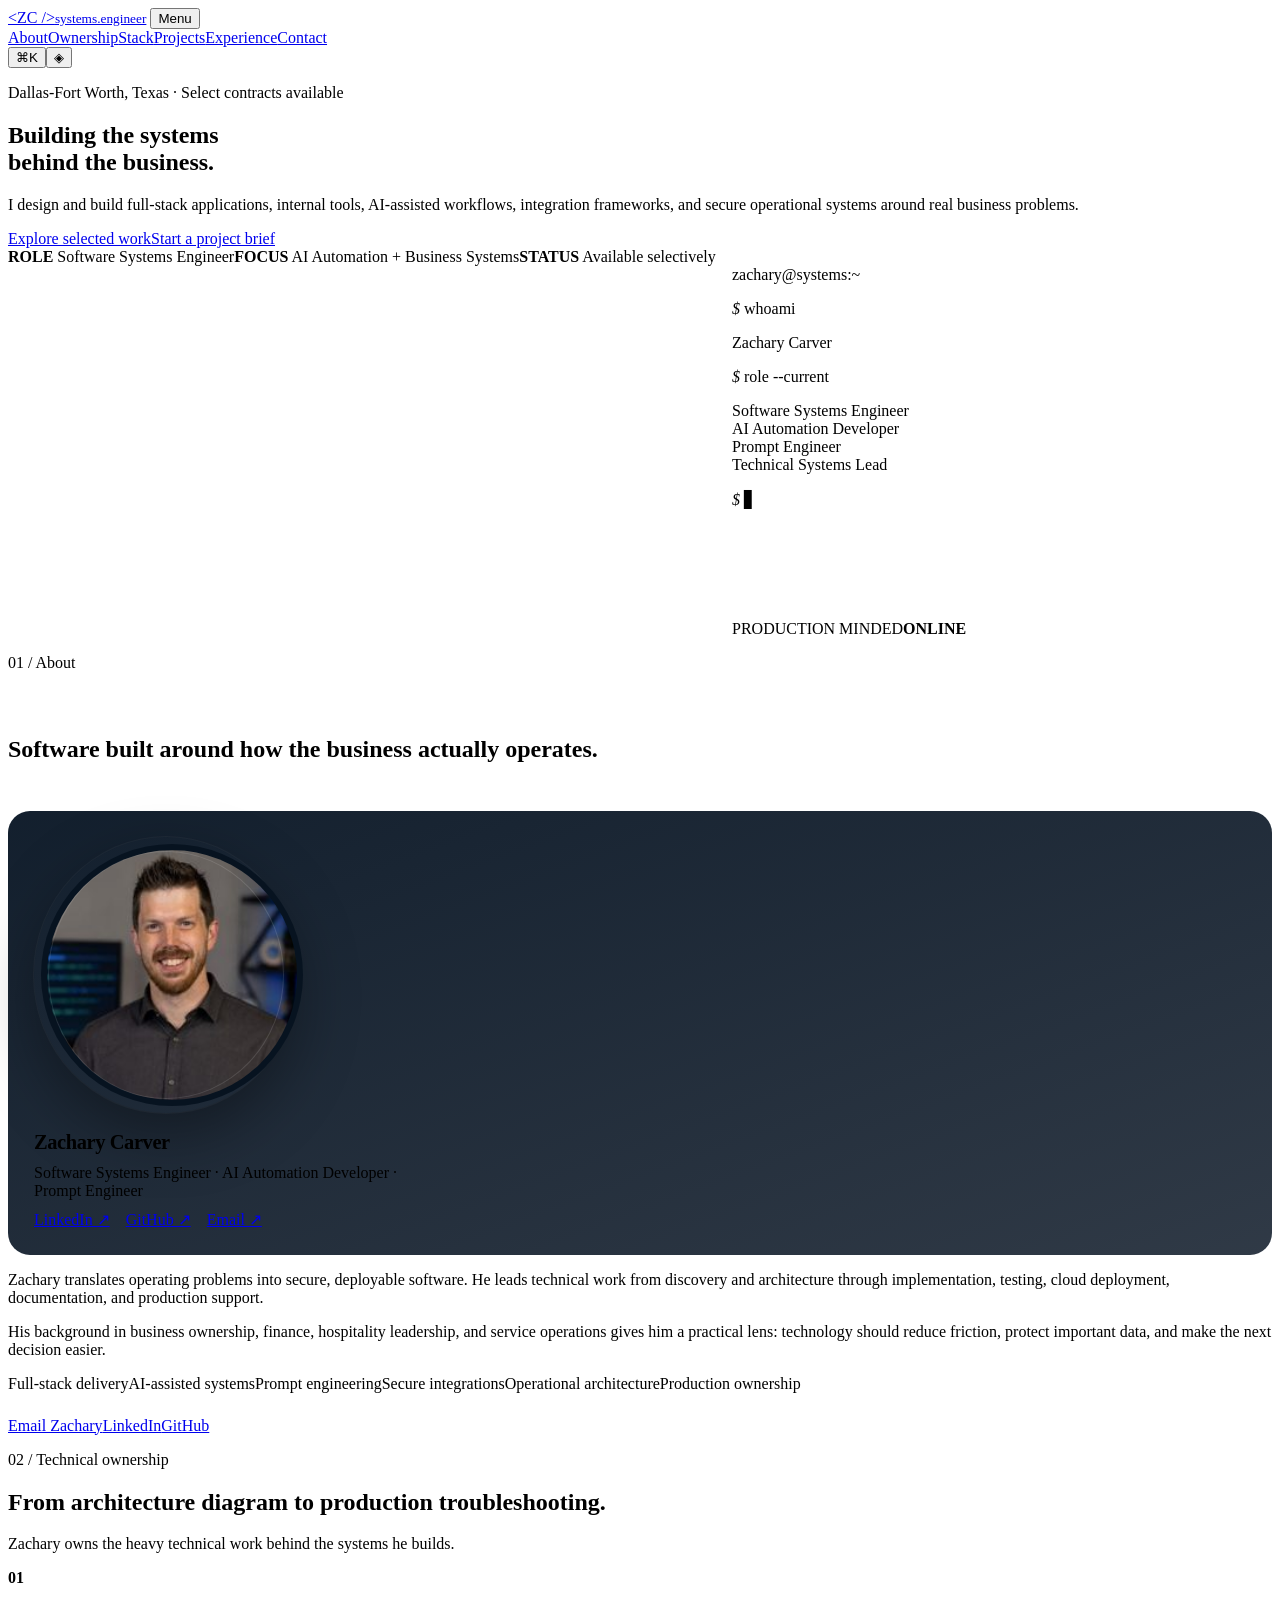
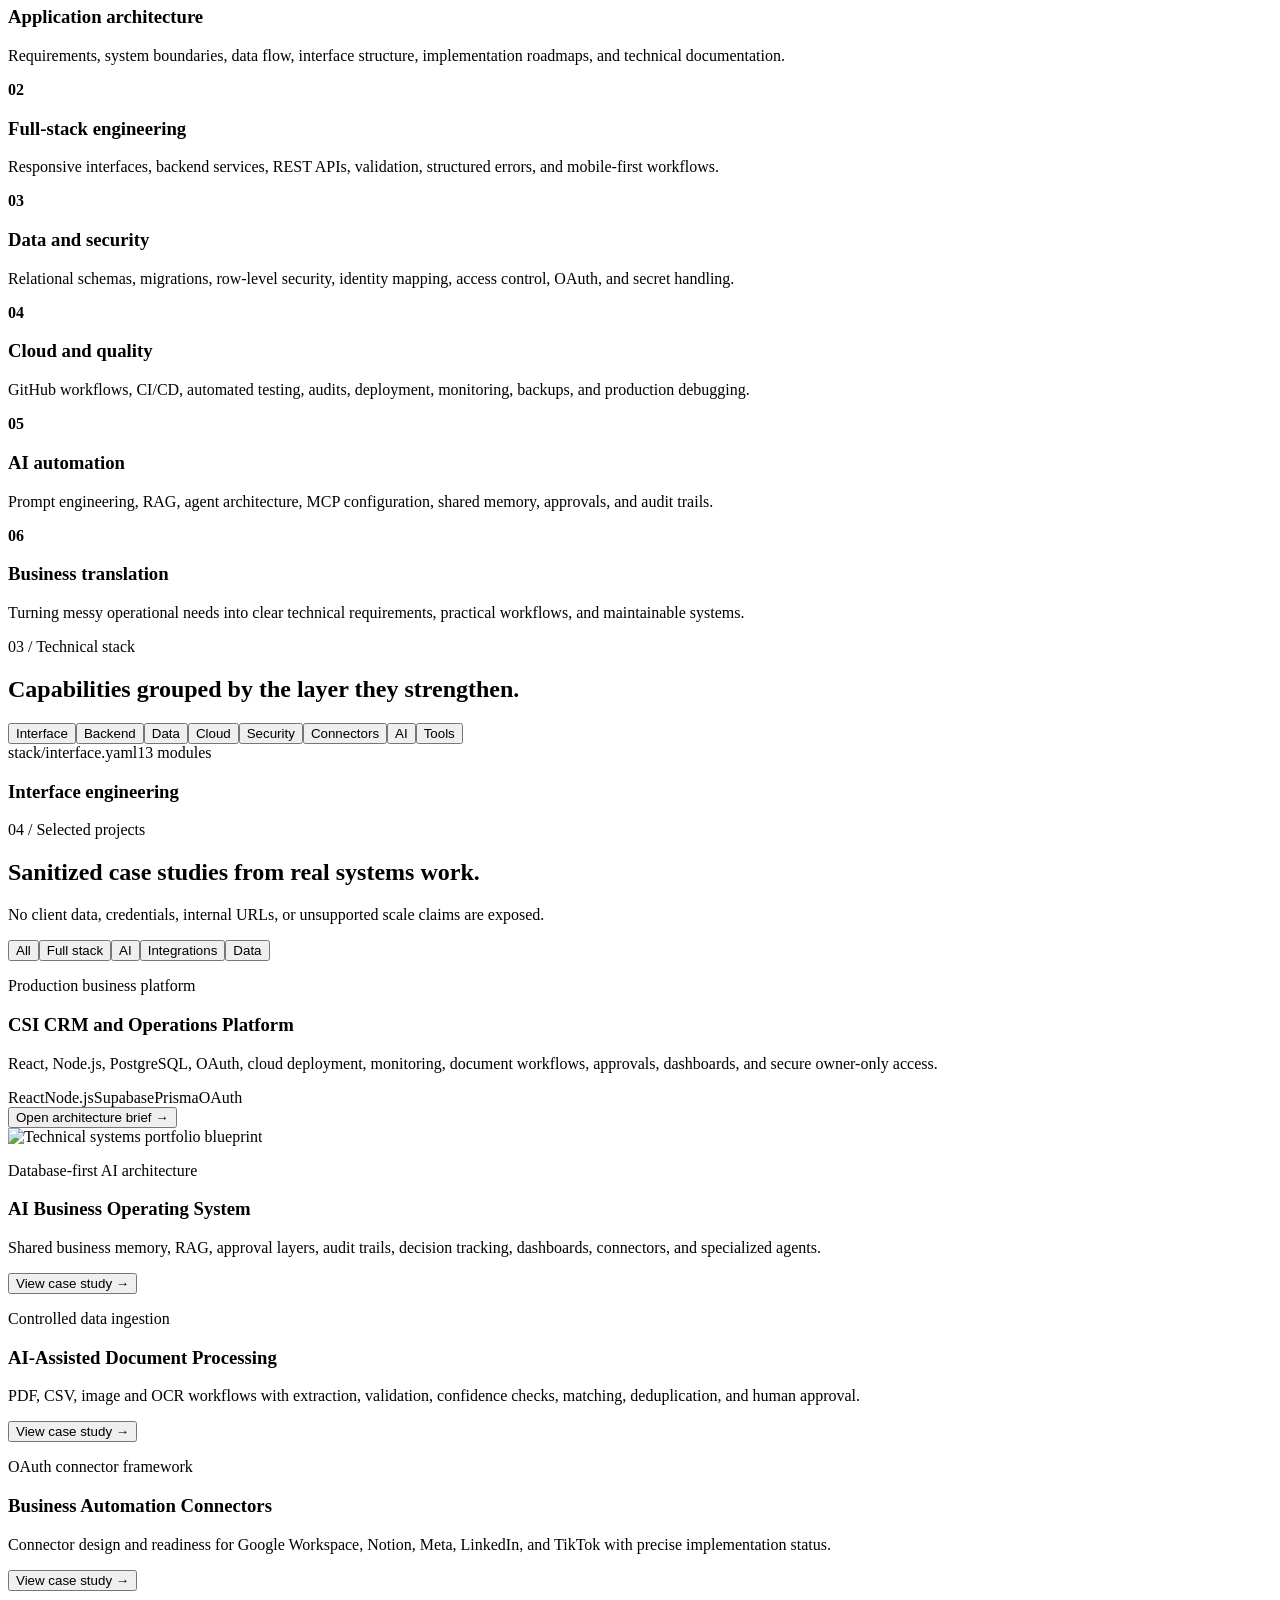
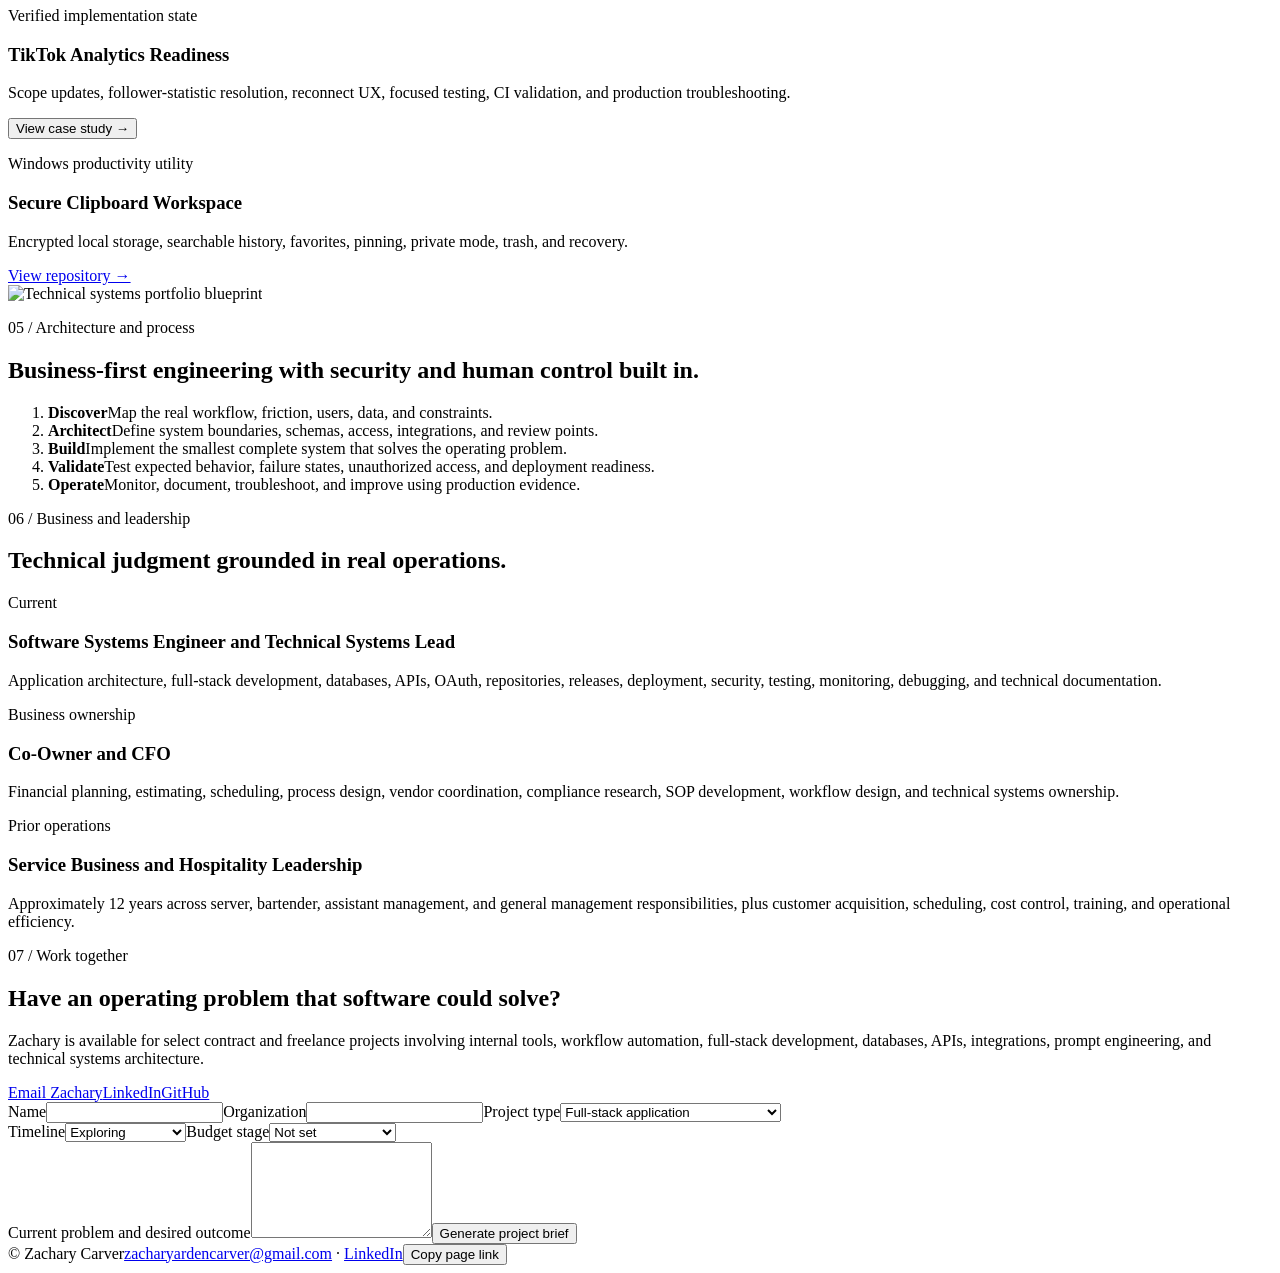
==== commit 0acdb9ec: "Move headshot to about section and refine layout" ====
--- a/index.html
+++ b/index.html
@@ -12,6 +12,7 @@
   <link rel="icon" href="assets/favicon.svg" type="image/svg+xml">
   <link rel="manifest" href="site.webmanifest">
   <link rel="stylesheet" href="styles.css">
+  <link rel="stylesheet" href="assets/profile-layout.css">
   <script src="script.js" defer></script>
 </head>
 <body>
@@ -32,24 +33,17 @@
         <div class="cta-row"><a class="btn primary" href="#projects">Explore selected work</a><a class="btn" href="#contact">Start a project brief</a></div>
         <div class="signal-row"><span><b>ROLE</b> Software Systems Engineer</span><span><b>FOCUS</b> AI Automation + Business Systems</span><span><b>STATUS</b> Available selectively</span></div>
       </div>
-      <div class="reveal" data-delay="100" style="display:grid;gap:18px;align-self:center">
-        <figure style="margin:0;overflow:hidden;border:1px solid var(--line);border-radius:18px;background:linear-gradient(145deg,rgba(16,31,52,.93),rgba(8,20,35,.94));box-shadow:var(--shadow)">
-          <img src="assets/zachary-carver-headshot.svg" alt="Professional headshot of Zachary Carver" style="display:block;width:100%;aspect-ratio:3/2;object-fit:cover;object-position:center">
-          <figcaption style="display:flex;justify-content:space-between;gap:18px;align-items:center;padding:14px 16px;border-top:1px solid var(--line)">
-            <span><strong style="display:block">Zachary Carver</strong><small style="color:var(--muted)">Software Systems Engineer · AI Automation Developer</small></span>
-            <a href="https://www.linkedin.com/in/zachary-a-carver/" target="_blank" rel="noreferrer" style="color:var(--accent);font:12px ui-monospace,monospace;white-space:nowrap">LinkedIn ↗</a>
-          </figcaption>
-        </figure>
+      <div class="hero-side reveal" data-delay="100">
         <div class="terminal">
           <div class="window-bar"><i></i><i></i><i></i><span>zachary@systems:~</span></div>
-          <div class="terminal-body" style="min-height:230px"><p><em>$</em> whoami</p><p class="output">Zachary Carver</p><p><em>$</em> role --current</p><p class="output">Software Systems Engineer<br>AI Automation Developer<br>Prompt Engineer<br>Technical Systems Lead</p><p><em>$</em> <span id="typedCommand"></span><span class="cursor">▋</span></p></div>
+          <div class="terminal-body hero-terminal-body"><p><em>$</em> whoami</p><p class="output">Zachary Carver</p><p><em>$</em> role --current</p><p class="output">Software Systems Engineer<br>AI Automation Developer<br>Prompt Engineer<br>Technical Systems Lead</p><p><em>$</em> <span id="typedCommand"></span><span class="cursor">▋</span></p></div>
           <div class="health"><span>PRODUCTION MINDED</span><span class="pulse"></span><b>ONLINE</b></div>
         </div>
       </div>
     </section>
 
-    <section id="about" class="section shell two-col">
-      <div class="section-head reveal"><p class="eyebrow">01 / About</p><h2>Software built around how the business actually operates.</h2></div>
+    <section id="about" class="section shell two-col about-section">
+      <div class="section-head reveal"><p class="eyebrow">01 / About</p><h2>Software built around how the business actually operates.</h2><div class="profile-spotlight"><div class="avatar-shell"><img src="assets/zachary-carver-headshot.svg" alt="Professional headshot of Zachary Carver" class="profile-avatar"></div><div class="profile-identity"><strong>Zachary Carver</strong><span>Software Systems Engineer · AI Automation Developer · Prompt Engineer</span><div class="profile-link-row"><a class="text-btn" href="https://www.linkedin.com/in/zachary-a-carver/" target="_blank" rel="noreferrer">LinkedIn ↗</a><a class="text-btn" href="https://github.com/CSICleanSceneInvestigators" target="_blank" rel="noreferrer">GitHub ↗</a><a class="text-btn" href="mailto:zacharyardencarver@gmail.com">Email ↗</a></div></div></div></div>
       <div class="panel reveal"><p>Zachary translates operating problems into secure, deployable software. He leads technical work from discovery and architecture through implementation, testing, cloud deployment, documentation, and production support.</p><p>His background in business ownership, finance, hospitality leadership, and service operations gives him a practical lens: technology should reduce friction, protect important data, and make the next decision easier.</p><div class="mini-grid"><span>Full-stack delivery</span><span>AI-assisted systems</span><span>Prompt engineering</span><span>Secure integrations</span><span>Operational architecture</span><span>Production ownership</span></div><div class="cta-row" style="margin-top:24px"><a class="btn" href="mailto:zacharyardencarver@gmail.com">Email Zachary</a><a class="btn" href="https://www.linkedin.com/in/zachary-a-carver/" target="_blank" rel="noreferrer">LinkedIn</a><a class="btn" href="https://github.com/CSICleanSceneInvestigators" target="_blank" rel="noreferrer">GitHub</a></div></div>
     </section>
 
@@ -107,4 +101,4 @@
 
   <dialog id="commandDialog" class="command-dialog"><div class="command-head"><span>Command palette</span><kbd>ESC</kbd></div><input id="commandSearch" placeholder="Type a command…" autocomplete="off"><div class="command-list"><button data-command="about">Go to About</button><button data-command="ownership">Go to Technical Ownership</button><button data-command="stack">Go to Technical Stack</button><button data-command="projects">Go to Projects</button><button data-command="experience">Go to Experience</button><button data-command="contact">Start a Project Brief</button><button data-command="github">Open GitHub</button><button data-command="theme">Cycle Accent Theme</button></div></dialog>
 </body>
-</html>+</html>
--- a/assets/profile-layout.css
+++ b/assets/profile-layout.css
@@ -0,0 +1 @@
+.hero-side{display:grid;align-self:center}.hero-side .terminal{width:min(100%,540px);justify-self:end}.hero-terminal-body{min-height:320px}.about-section .section-head{display:grid;gap:28px;align-content:start;margin-bottom:0}.profile-spotlight{display:grid;justify-items:start;gap:18px;padding:26px;border:1px solid var(--line);border-radius:22px;background:linear-gradient(160deg,rgba(9,22,37,.96),rgba(8,20,35,.84));box-shadow:var(--shadow)}.avatar-shell{position:relative;width:min(250px,72vw);aspect-ratio:1;padding:7px;border-radius:50%;background:linear-gradient(135deg,var(--accent),var(--accent2));box-shadow:0 0 0 1px rgba(255,255,255,.04),0 22px 60px rgba(0,0,0,.35)}.avatar-shell::after{content:"";position:absolute;inset:14px;border:1px solid rgba(255,255,255,.12);border-radius:50%;pointer-events:none}.profile-avatar{display:block;width:100%;height:100%;border-radius:50%;object-fit:cover;object-position:center 18%;background:#071321;border:6px solid rgba(7,19,33,.9)}.profile-identity{display:grid;gap:10px}.profile-identity strong{font-size:1.28rem;letter-spacing:-.02em}.profile-identity span{color:var(--muted);max-width:24rem}.profile-link-row{display:flex;flex-wrap:wrap;gap:16px}.about-section .panel{align-self:start}@media(max-width:900px){.hero-side .terminal{width:100%;justify-self:stretch}.about-section .section-head{margin-bottom:24px}.profile-spotlight{padding:22px}}@media(max-width:620px){.hero-terminal-body{min-height:250px}.avatar-shell{width:min(220px,78vw)}.profile-link-row{gap:12px}}
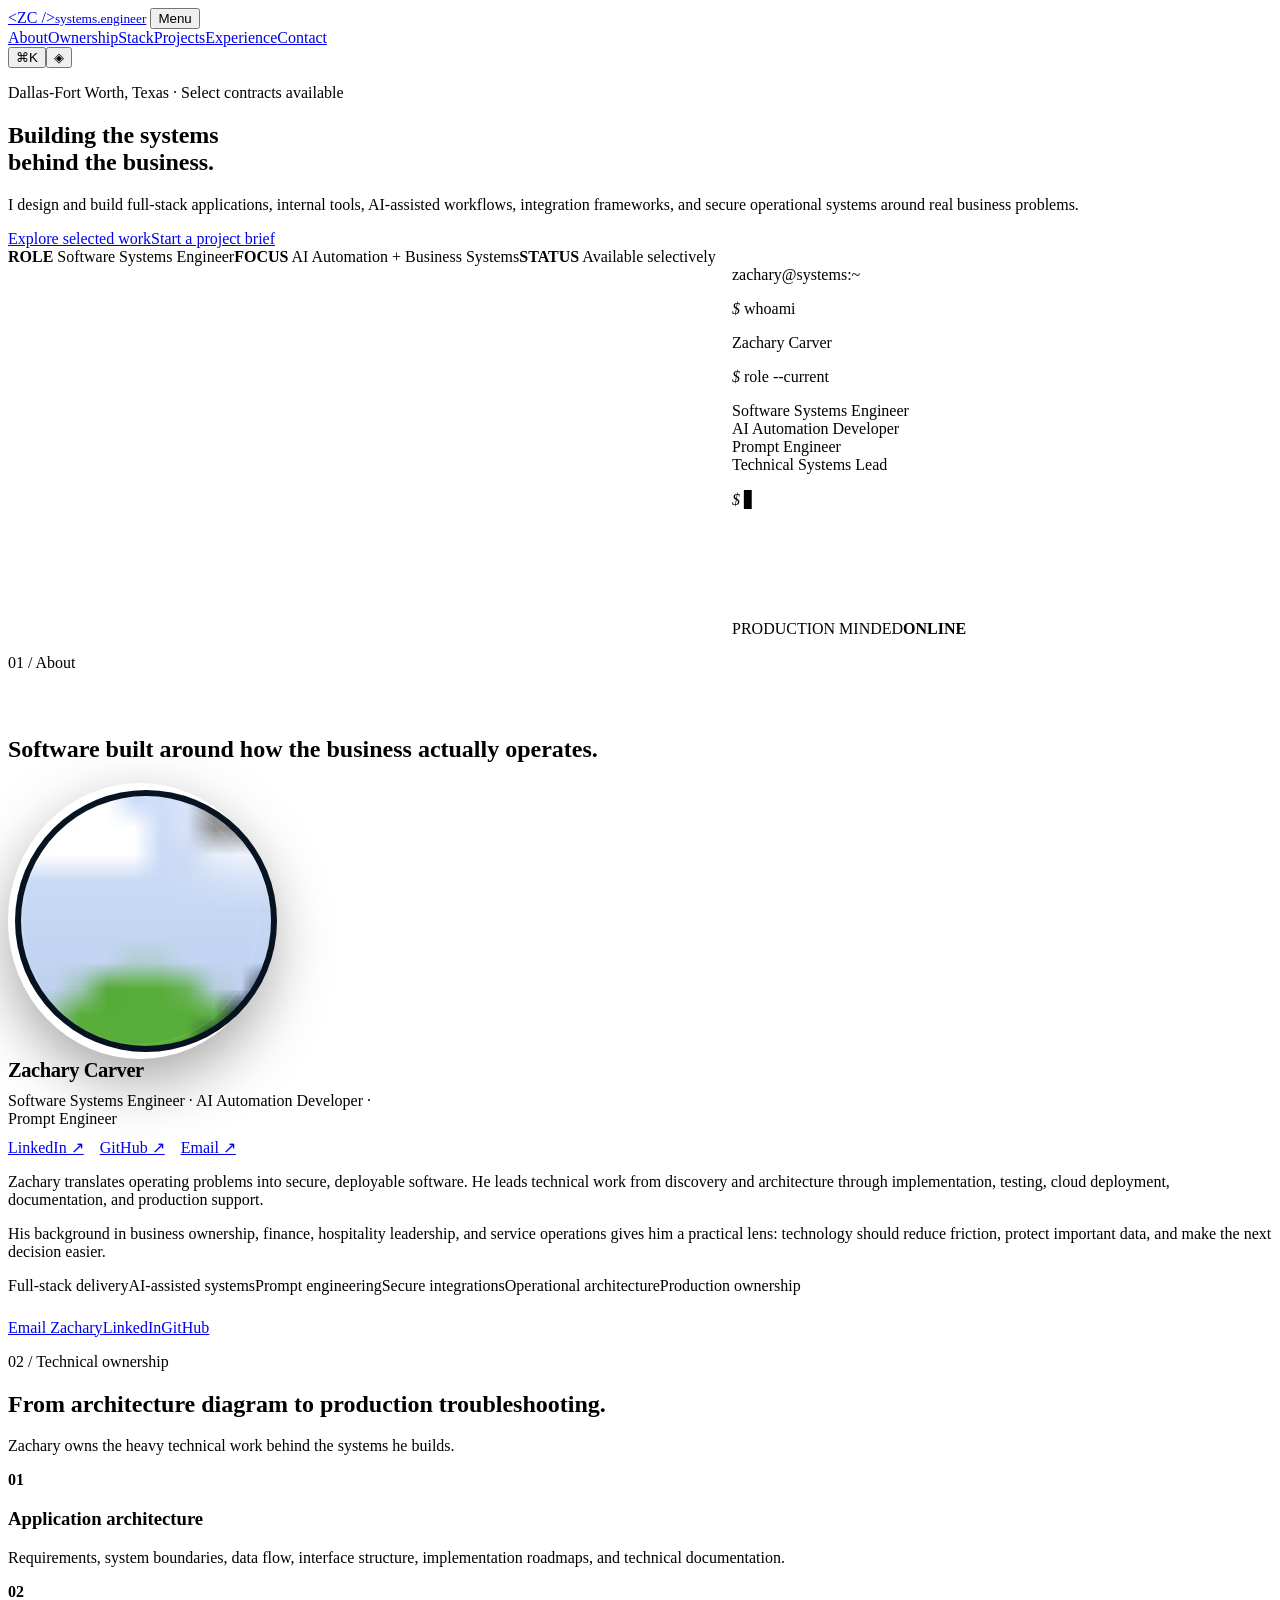
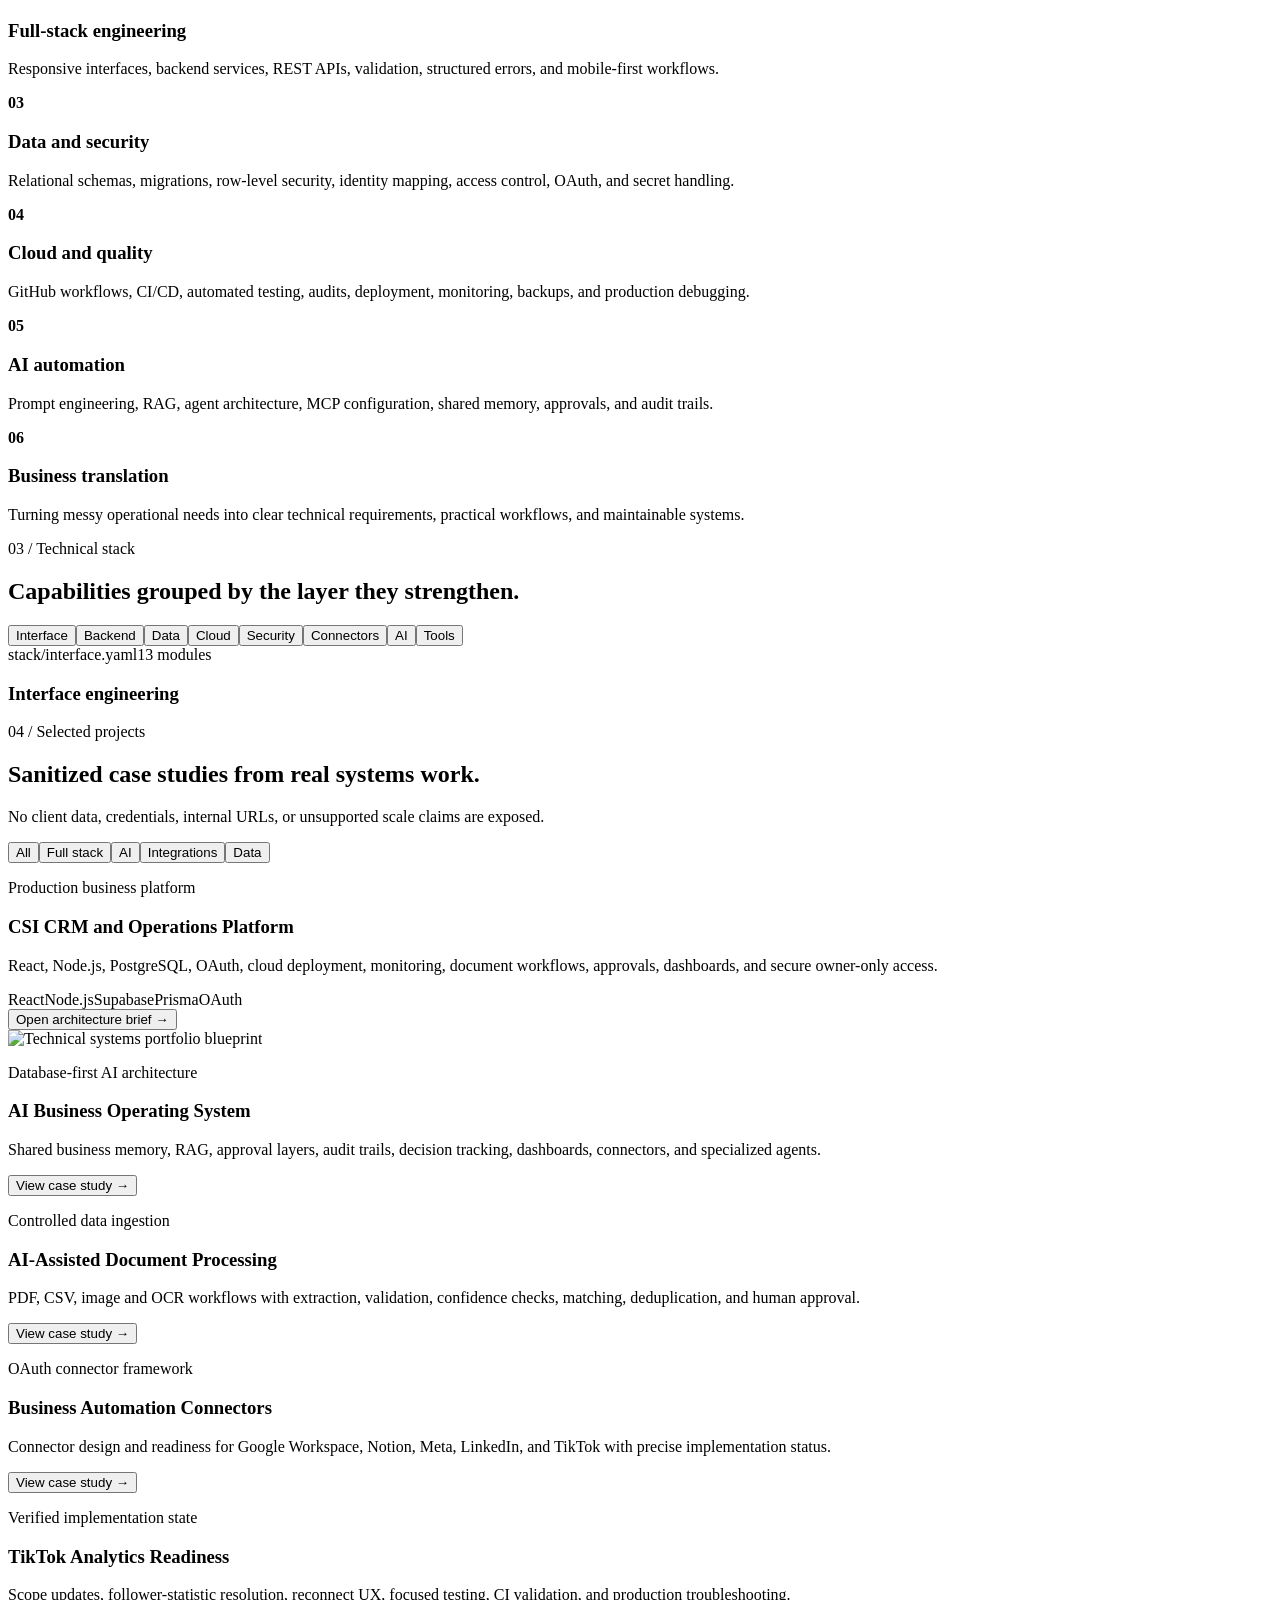
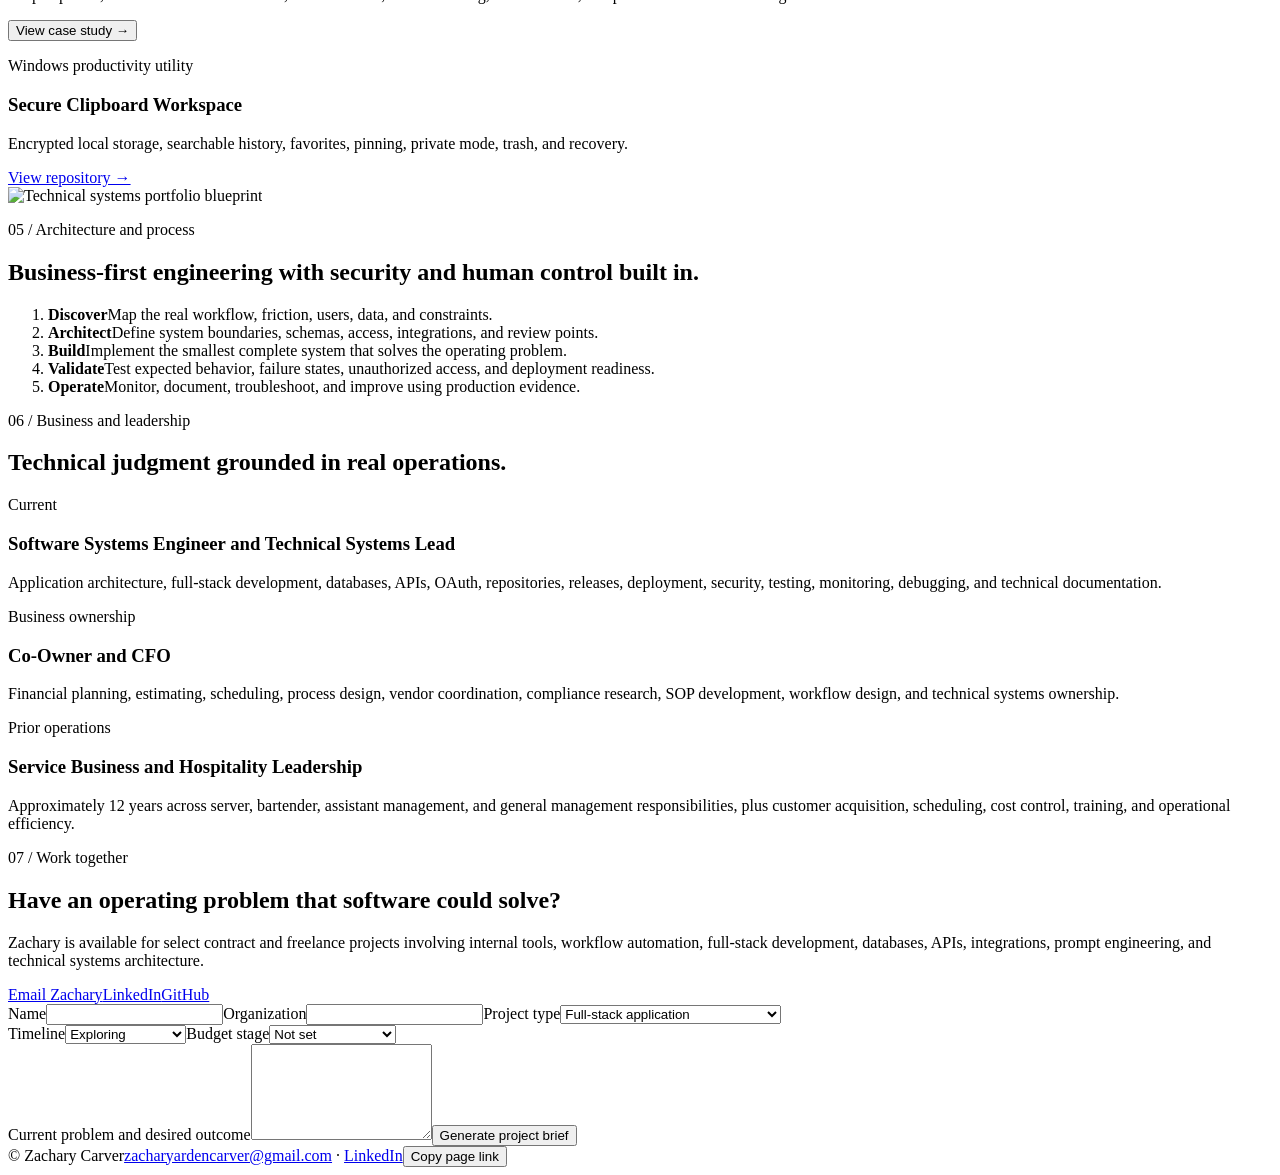
==== commit 3a33b4da: "Unify about section and use higher quality headshot" ====
--- a/index.html
+++ b/index.html
@@ -42,9 +42,33 @@
       </div>
     </section>
 
-    <section id="about" class="section shell two-col about-section">
-      <div class="section-head reveal"><p class="eyebrow">01 / About</p><h2>Software built around how the business actually operates.</h2><div class="profile-spotlight"><div class="avatar-shell"><img src="assets/zachary-carver-headshot.svg" alt="Professional headshot of Zachary Carver" class="profile-avatar"></div><div class="profile-identity"><strong>Zachary Carver</strong><span>Software Systems Engineer · AI Automation Developer · Prompt Engineer</span><div class="profile-link-row"><a class="text-btn" href="https://www.linkedin.com/in/zachary-a-carver/" target="_blank" rel="noreferrer">LinkedIn ↗</a><a class="text-btn" href="https://github.com/CSICleanSceneInvestigators" target="_blank" rel="noreferrer">GitHub ↗</a><a class="text-btn" href="mailto:zacharyardencarver@gmail.com">Email ↗</a></div></div></div></div>
-      <div class="panel reveal"><p>Zachary translates operating problems into secure, deployable software. He leads technical work from discovery and architecture through implementation, testing, cloud deployment, documentation, and production support.</p><p>His background in business ownership, finance, hospitality leadership, and service operations gives him a practical lens: technology should reduce friction, protect important data, and make the next decision easier.</p><div class="mini-grid"><span>Full-stack delivery</span><span>AI-assisted systems</span><span>Prompt engineering</span><span>Secure integrations</span><span>Operational architecture</span><span>Production ownership</span></div><div class="cta-row" style="margin-top:24px"><a class="btn" href="mailto:zacharyardencarver@gmail.com">Email Zachary</a><a class="btn" href="https://www.linkedin.com/in/zachary-a-carver/" target="_blank" rel="noreferrer">LinkedIn</a><a class="btn" href="https://github.com/CSICleanSceneInvestigators" target="_blank" rel="noreferrer">GitHub</a></div></div>
+    <section id="about" class="section shell about-section">
+      <div class="section-head reveal">
+        <p class="eyebrow">01 / About</p>
+        <h2>Software built around how the business actually operates.</h2>
+      </div>
+      <div class="panel reveal about-card">
+        <div class="about-profile">
+          <div class="avatar-shell">
+            <img src="assets/zachary-carver-headshot-hq.svg" alt="Professional headshot of Zachary Carver" class="profile-avatar">
+          </div>
+          <div class="profile-identity">
+            <strong>Zachary Carver</strong>
+            <span>Software Systems Engineer · AI Automation Developer · Prompt Engineer</span>
+            <div class="profile-link-row">
+              <a class="text-btn" href="https://www.linkedin.com/in/zachary-a-carver/" target="_blank" rel="noreferrer">LinkedIn ↗</a>
+              <a class="text-btn" href="https://github.com/CSICleanSceneInvestigators" target="_blank" rel="noreferrer">GitHub ↗</a>
+              <a class="text-btn" href="mailto:zacharyardencarver@gmail.com">Email ↗</a>
+            </div>
+          </div>
+        </div>
+        <div class="about-body">
+          <p>Zachary translates operating problems into secure, deployable software. He leads technical work from discovery and architecture through implementation, testing, cloud deployment, documentation, and production support.</p>
+          <p>His background in business ownership, finance, hospitality leadership, and service operations gives him a practical lens: technology should reduce friction, protect important data, and make the next decision easier.</p>
+          <div class="mini-grid"><span>Full-stack delivery</span><span>AI-assisted systems</span><span>Prompt engineering</span><span>Secure integrations</span><span>Operational architecture</span><span>Production ownership</span></div>
+          <div class="cta-row" style="margin-top:24px"><a class="btn" href="mailto:zacharyardencarver@gmail.com">Email Zachary</a><a class="btn" href="https://www.linkedin.com/in/zachary-a-carver/" target="_blank" rel="noreferrer">LinkedIn</a><a class="btn" href="https://github.com/CSICleanSceneInvestigators" target="_blank" rel="noreferrer">GitHub</a></div>
+        </div>
+      </div>
     </section>
 
     <section id="ownership" class="section shell">
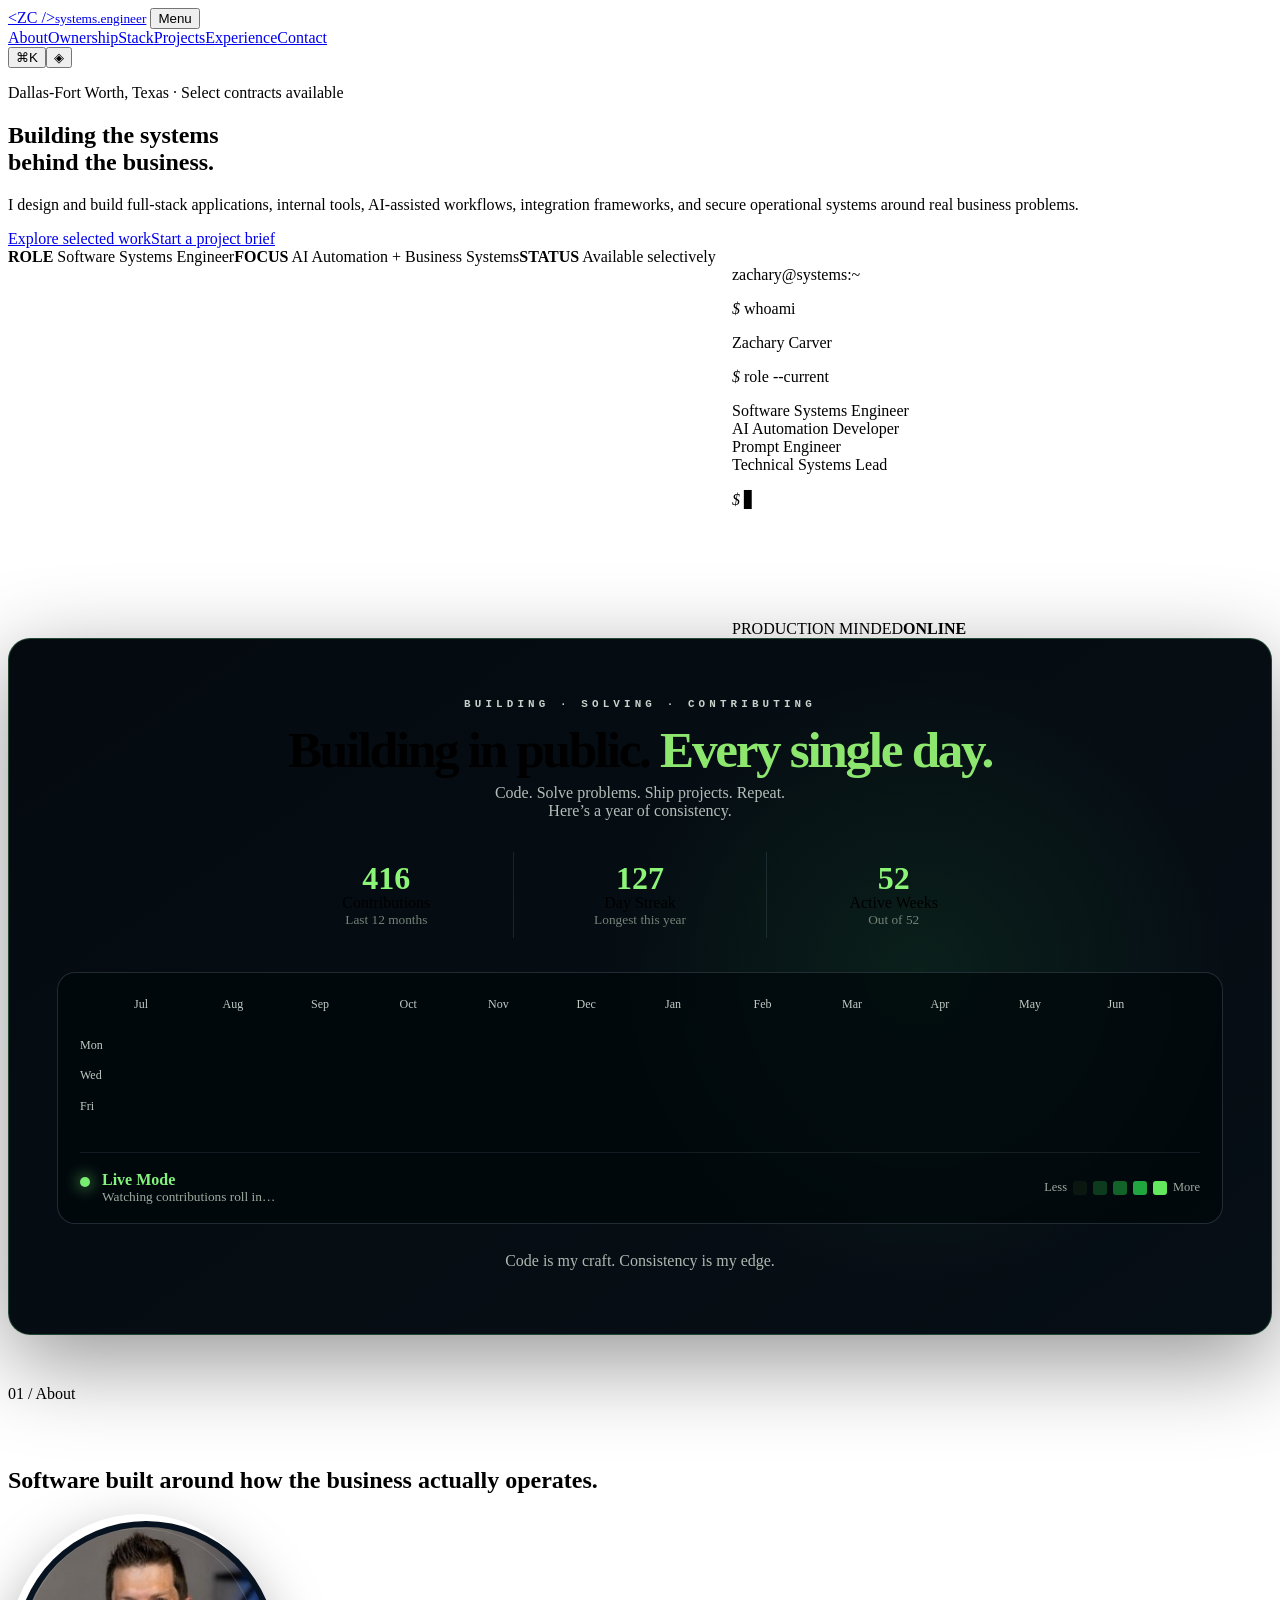
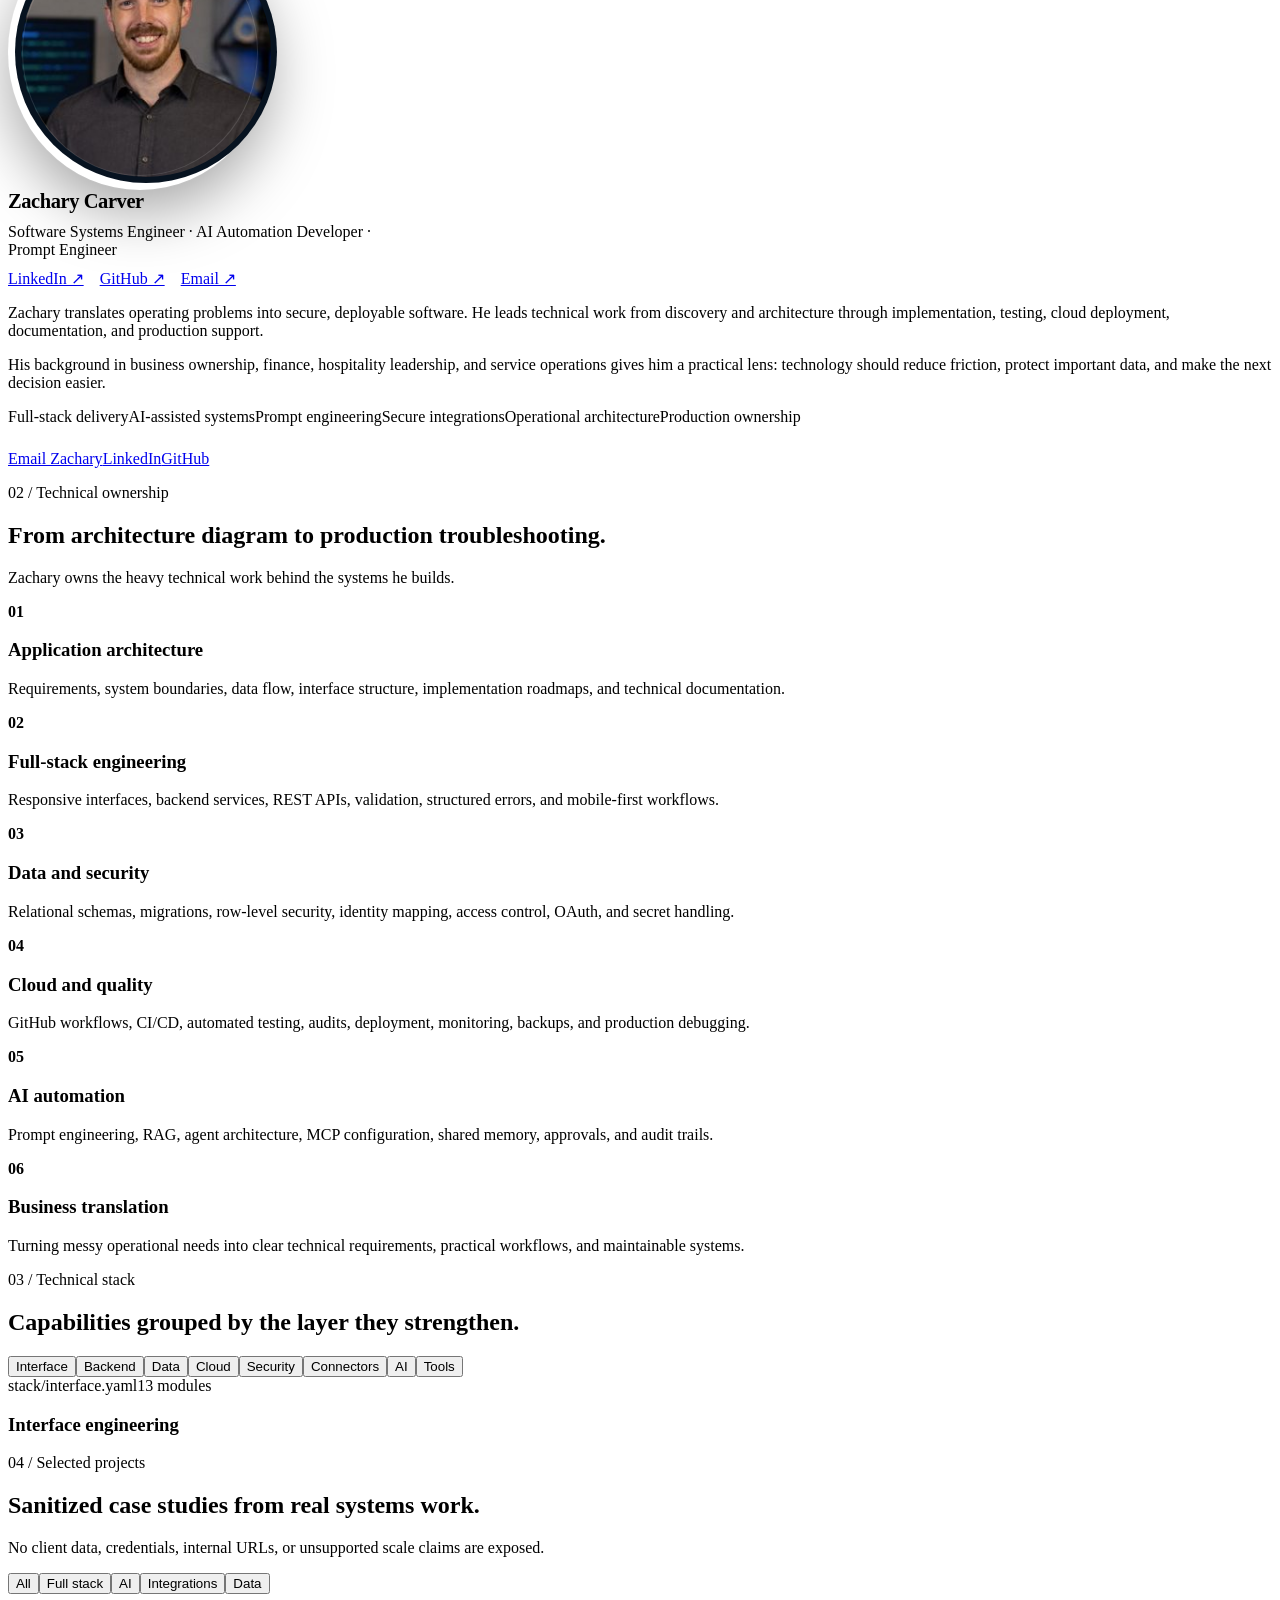
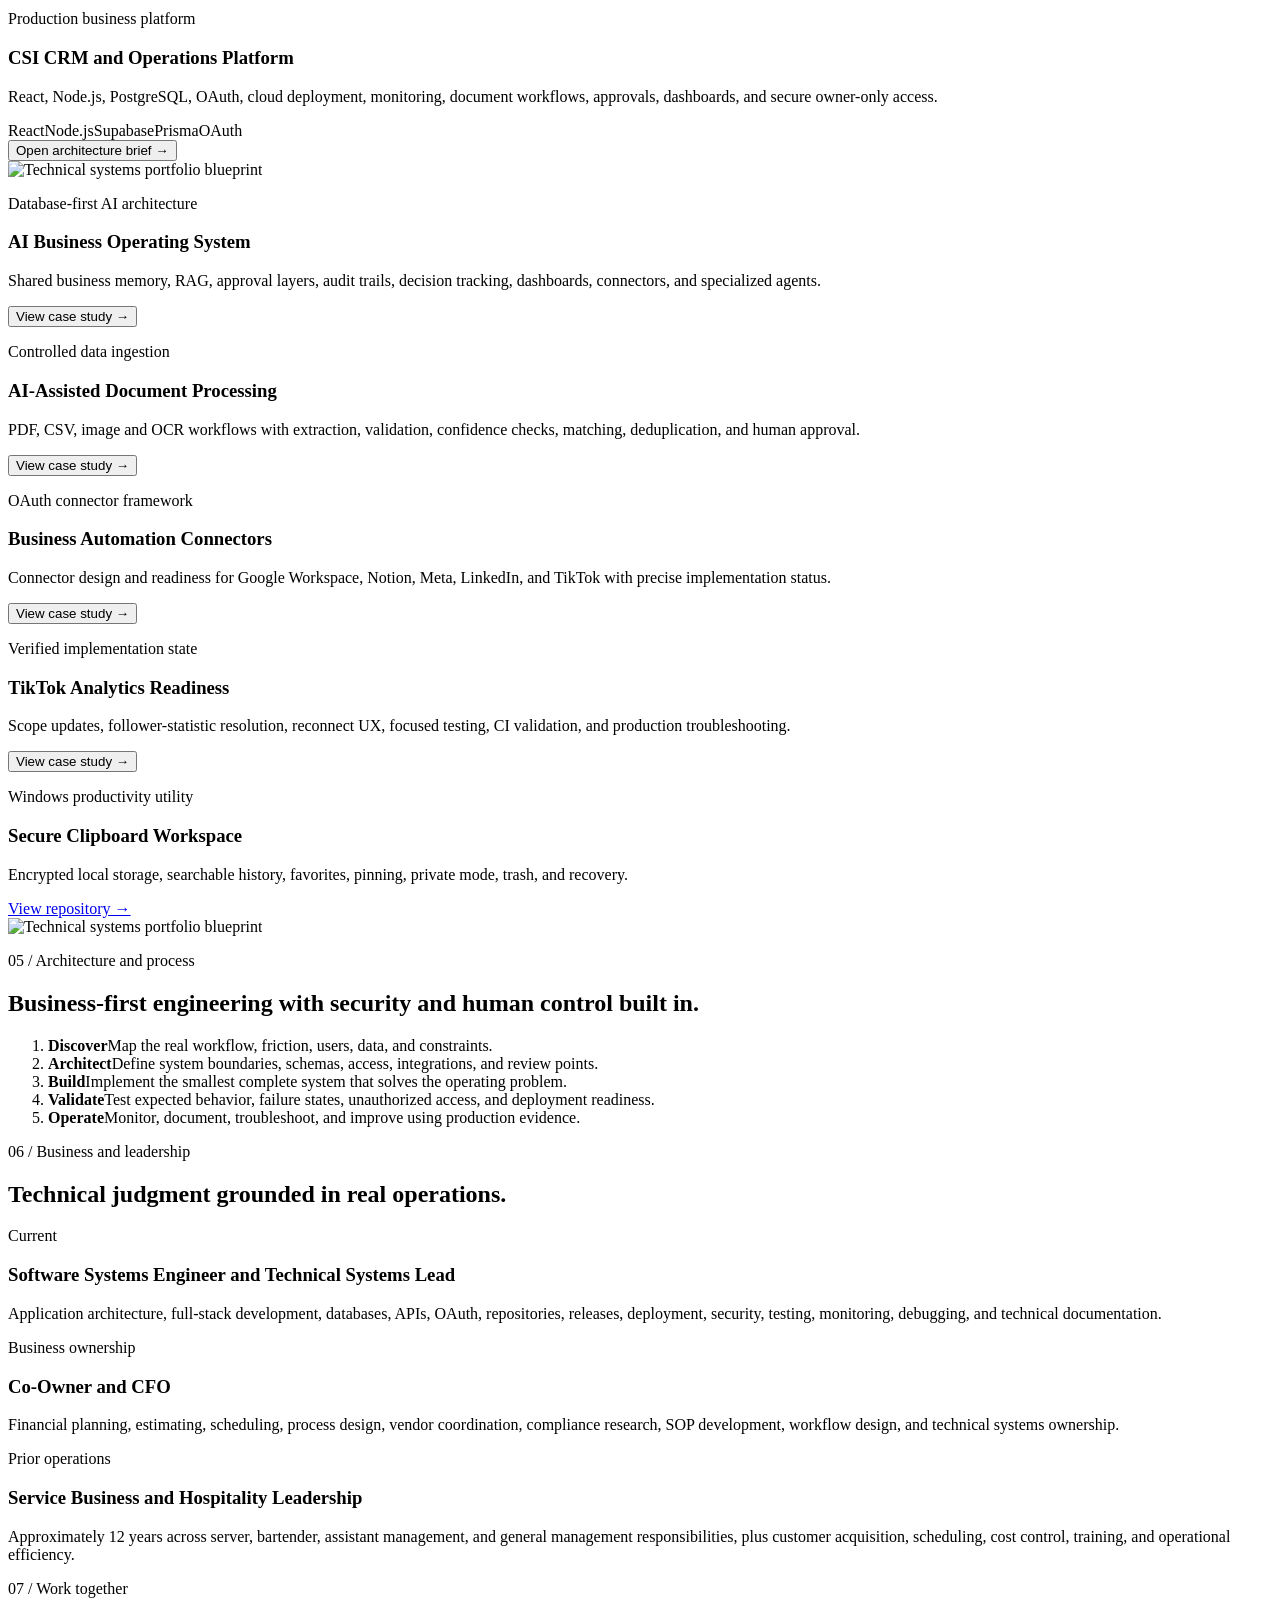
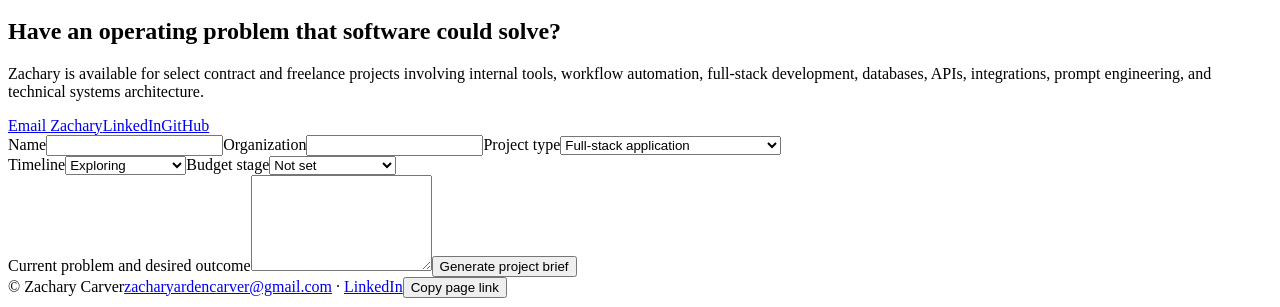
==== commit 2e9f091f: "Merge live contribution graph into About section" ====
--- a/index.html
+++ b/index.html
@@ -13,7 +13,9 @@
   <link rel="manifest" href="site.webmanifest">
   <link rel="stylesheet" href="styles.css">
   <link rel="stylesheet" href="assets/profile-layout.css">
+  <link rel="stylesheet" href="contribution.css">
   <script src="script.js" defer></script>
+  <script src="contribution.js" defer></script>
 </head>
 <body>
   <div class="grid-bg" aria-hidden="true"></div><div class="scroll-progress" id="scrollProgress"></div>
@@ -43,24 +45,36 @@
     </section>
 
     <section id="about" class="section shell about-section">
+      <article class="contribution-story reveal" aria-labelledby="contributionTitle">
+        <p class="contribution-kicker">Building · Solving · Contributing</p>
+        <h2 class="contribution-title" id="contributionTitle">Building in public. <span>Every single day.</span></h2>
+        <p class="contribution-subtitle">Code. Solve problems. Ship projects. Repeat.<br>Here’s a year of consistency.</p>
+        <div class="contribution-stats" aria-label="GitHub contribution statistics">
+          <div class="contribution-stat"><strong>416</strong><span>Contributions</span><small>Last 12 months</small></div>
+          <div class="contribution-stat"><strong>127</strong><span>Day Streak</span><small>Longest this year</small></div>
+          <div class="contribution-stat"><strong>52</strong><span>Active Weeks</span><small>Out of 52</small></div>
+        </div>
+        <div class="heatmap-shell">
+          <div class="heatmap-months" aria-hidden="true"><span>Jul</span><span>Aug</span><span>Sep</span><span>Oct</span><span>Nov</span><span>Dec</span><span>Jan</span><span>Feb</span><span>Mar</span><span>Apr</span><span>May</span><span>Jun</span></div>
+          <div class="heatmap-stage">
+            <div class="heatmap-days" aria-hidden="true"><span>Mon</span><span>Wed</span><span>Fri</span></div>
+            <div class="heatmap-scroll"><div class="heatmap-grid" id="contributionGrid" role="img" aria-label="Animated GitHub-style contribution activity heatmap"></div></div>
+          </div>
+          <div class="heatmap-footer">
+            <div class="live-status"><span class="live-dot" aria-hidden="true"></span><div><strong>Live Mode</strong><small>Watching contributions roll in…</small></div></div>
+            <div class="heatmap-legend" aria-label="Contribution intensity from less to more"><span>Less</span><i></i><i></i><i></i><i></i><i></i><span>More</span></div>
+          </div>
+        </div>
+        <p class="contribution-signoff">Code is my craft. Consistency is my edge.</p>
+      </article>
       <div class="section-head reveal">
         <p class="eyebrow">01 / About</p>
         <h2>Software built around how the business actually operates.</h2>
       </div>
       <div class="panel reveal about-card">
         <div class="about-profile">
-          <div class="avatar-shell">
-            <img src="assets/zachary-carver-headshot-hq.svg" alt="Professional headshot of Zachary Carver" class="profile-avatar">
-          </div>
-          <div class="profile-identity">
-            <strong>Zachary Carver</strong>
-            <span>Software Systems Engineer · AI Automation Developer · Prompt Engineer</span>
-            <div class="profile-link-row">
-              <a class="text-btn" href="https://www.linkedin.com/in/zachary-a-carver/" target="_blank" rel="noreferrer">LinkedIn ↗</a>
-              <a class="text-btn" href="https://github.com/CSICleanSceneInvestigators" target="_blank" rel="noreferrer">GitHub ↗</a>
-              <a class="text-btn" href="mailto:zacharyardencarver@gmail.com">Email ↗</a>
-            </div>
-          </div>
+          <div class="avatar-shell"><img src="assets/zachary-carver-headshot-hq.svg" alt="Professional headshot of Zachary Carver" class="profile-avatar"></div>
+          <div class="profile-identity"><strong>Zachary Carver</strong><span>Software Systems Engineer · AI Automation Developer · Prompt Engineer</span><div class="profile-link-row"><a class="text-btn" href="https://www.linkedin.com/in/zachary-a-carver/" target="_blank" rel="noreferrer">LinkedIn ↗</a><a class="text-btn" href="https://github.com/CSICleanSceneInvestigators" target="_blank" rel="noreferrer">GitHub ↗</a><a class="text-btn" href="mailto:zacharyardencarver@gmail.com">Email ↗</a></div></div>
         </div>
         <div class="about-body">
           <p>Zachary translates operating problems into secure, deployable software. He leads technical work from discovery and architecture through implementation, testing, cloud deployment, documentation, and production support.</p>
@@ -71,58 +85,22 @@
       </div>
     </section>
 
-    <section id="ownership" class="section shell">
-      <div class="section-head reveal"><p class="eyebrow">02 / Technical ownership</p><h2>From architecture diagram to production troubleshooting.</h2><p>Zachary owns the heavy technical work behind the systems he builds.</p></div>
-      <div class="ownership-grid">
-        <article class="card reveal"><b>01</b><h3>Application architecture</h3><p>Requirements, system boundaries, data flow, interface structure, implementation roadmaps, and technical documentation.</p></article>
-        <article class="card reveal" data-delay="60"><b>02</b><h3>Full-stack engineering</h3><p>Responsive interfaces, backend services, REST APIs, validation, structured errors, and mobile-first workflows.</p></article>
-        <article class="card reveal" data-delay="120"><b>03</b><h3>Data and security</h3><p>Relational schemas, migrations, row-level security, identity mapping, access control, OAuth, and secret handling.</p></article>
-        <article class="card reveal" data-delay="180"><b>04</b><h3>Cloud and quality</h3><p>GitHub workflows, CI/CD, automated testing, audits, deployment, monitoring, backups, and production debugging.</p></article>
-        <article class="card reveal" data-delay="240"><b>05</b><h3>AI automation</h3><p>Prompt engineering, RAG, agent architecture, MCP configuration, shared memory, approvals, and audit trails.</p></article>
-        <article class="card reveal" data-delay="300"><b>06</b><h3>Business translation</h3><p>Turning messy operational needs into clear technical requirements, practical workflows, and maintainable systems.</p></article>
-      </div>
-    </section>
+    <section id="ownership" class="section shell"><div class="section-head reveal"><p class="eyebrow">02 / Technical ownership</p><h2>From architecture diagram to production troubleshooting.</h2><p>Zachary owns the heavy technical work behind the systems he builds.</p></div><div class="ownership-grid"><article class="card reveal"><b>01</b><h3>Application architecture</h3><p>Requirements, system boundaries, data flow, interface structure, implementation roadmaps, and technical documentation.</p></article><article class="card reveal" data-delay="60"><b>02</b><h3>Full-stack engineering</h3><p>Responsive interfaces, backend services, REST APIs, validation, structured errors, and mobile-first workflows.</p></article><article class="card reveal" data-delay="120"><b>03</b><h3>Data and security</h3><p>Relational schemas, migrations, row-level security, identity mapping, access control, OAuth, and secret handling.</p></article><article class="card reveal" data-delay="180"><b>04</b><h3>Cloud and quality</h3><p>GitHub workflows, CI/CD, automated testing, audits, deployment, monitoring, backups, and production debugging.</p></article><article class="card reveal" data-delay="240"><b>05</b><h3>AI automation</h3><p>Prompt engineering, RAG, agent architecture, MCP configuration, shared memory, approvals, and audit trails.</p></article><article class="card reveal" data-delay="300"><b>06</b><h3>Business translation</h3><p>Turning messy operational needs into clear technical requirements, practical workflows, and maintainable systems.</p></article></div></section>
 
-    <section id="stack" class="section shell">
-      <div class="section-head reveal"><p class="eyebrow">03 / Technical stack</p><h2>Capabilities grouped by the layer they strengthen.</h2></div>
-      <div class="stack-console reveal">
-        <div class="stack-tabs" role="tablist"><button class="stack-tab active" data-tab="interface" aria-selected="true">Interface</button><button class="stack-tab" data-tab="backend">Backend</button><button class="stack-tab" data-tab="data">Data</button><button class="stack-tab" data-tab="cloud">Cloud</button><button class="stack-tab" data-tab="security">Security</button><button class="stack-tab" data-tab="integrations">Connectors</button><button class="stack-tab" data-tab="ai">AI</button><button class="stack-tab" data-tab="environment">Tools</button></div>
-        <div class="stack-meta"><span id="stackFile">stack/interface.yaml</span><span id="stackCount">13 modules</span></div>
-        <h3 id="stackCapability">Interface engineering</h3><p id="stackDescription"></p><div class="skill-cloud" id="skillCloud"></div>
-      </div>
-    </section>
+    <section id="stack" class="section shell"><div class="section-head reveal"><p class="eyebrow">03 / Technical stack</p><h2>Capabilities grouped by the layer they strengthen.</h2></div><div class="stack-console reveal"><div class="stack-tabs" role="tablist"><button class="stack-tab active" data-tab="interface" aria-selected="true">Interface</button><button class="stack-tab" data-tab="backend">Backend</button><button class="stack-tab" data-tab="data">Data</button><button class="stack-tab" data-tab="cloud">Cloud</button><button class="stack-tab" data-tab="security">Security</button><button class="stack-tab" data-tab="integrations">Connectors</button><button class="stack-tab" data-tab="ai">AI</button><button class="stack-tab" data-tab="environment">Tools</button></div><div class="stack-meta"><span id="stackFile">stack/interface.yaml</span><span id="stackCount">13 modules</span></div><h3 id="stackCapability">Interface engineering</h3><p id="stackDescription"></p><div class="skill-cloud" id="skillCloud"></div></div></section>
 
-    <section id="projects" class="section shell">
-      <div class="section-head reveal"><p class="eyebrow">04 / Selected projects</p><h2>Sanitized case studies from real systems work.</h2><p>No client data, credentials, internal URLs, or unsupported scale claims are exposed.</p></div>
-      <div class="filters reveal"><button class="filter active" data-filter="all">All</button><button class="filter" data-filter="fullstack">Full stack</button><button class="filter" data-filter="ai">AI</button><button class="filter" data-filter="integration">Integrations</button><button class="filter" data-filter="data">Data</button></div>
-      <div class="project-grid">
-        <article class="project-card feature reveal" data-category="fullstack data integration"><div><p class="eyebrow">Production business platform</p><h3>CSI CRM and Operations Platform</h3><p>React, Node.js, PostgreSQL, OAuth, cloud deployment, monitoring, document workflows, approvals, dashboards, and secure owner-only access.</p><div class="tags"><span>React</span><span>Node.js</span><span>Supabase</span><span>Prisma</span><span>OAuth</span></div><button class="text-btn" data-project="crm">Open architecture brief →</button></div><img src="assets/portfolio-blueprint.svg" alt="Technical systems portfolio blueprint" loading="lazy"></article>
-        <article class="project-card reveal" data-category="ai data"><p class="eyebrow">Database-first AI architecture</p><h3>AI Business Operating System</h3><p>Shared business memory, RAG, approval layers, audit trails, decision tracking, dashboards, connectors, and specialized agents.</p><button class="text-btn" data-project="aios">View case study →</button></article>
-        <article class="project-card reveal" data-category="ai data fullstack"><p class="eyebrow">Controlled data ingestion</p><h3>AI-Assisted Document Processing</h3><p>PDF, CSV, image and OCR workflows with extraction, validation, confidence checks, matching, deduplication, and human approval.</p><button class="text-btn" data-project="documents">View case study →</button></article>
-        <article class="project-card reveal" data-category="integration fullstack"><p class="eyebrow">OAuth connector framework</p><h3>Business Automation Connectors</h3><p>Connector design and readiness for Google Workspace, Notion, Meta, LinkedIn, and TikTok with precise implementation status.</p><button class="text-btn" data-project="connectors">View case study →</button></article>
-        <article class="project-card reveal" data-category="integration data"><p class="eyebrow">Verified implementation state</p><h3>TikTok Analytics Readiness</h3><p>Scope updates, follower-statistic resolution, reconnect UX, focused testing, CI validation, and production troubleshooting.</p><button class="text-btn" data-project="tiktok">View case study →</button></article>
-        <article class="project-card reveal" data-category="fullstack data"><p class="eyebrow">Windows productivity utility</p><h3>Secure Clipboard Workspace</h3><p>Encrypted local storage, searchable history, favorites, pinning, private mode, trash, and recovery.</p><a class="text-btn" href="https://github.com/CSICleanSceneInvestigators/Recall" target="_blank" rel="noreferrer">View repository →</a></article>
-      </div>
-    </section>
+    <section id="projects" class="section shell"><div class="section-head reveal"><p class="eyebrow">04 / Selected projects</p><h2>Sanitized case studies from real systems work.</h2><p>No client data, credentials, internal URLs, or unsupported scale claims are exposed.</p></div><div class="filters reveal"><button class="filter active" data-filter="all">All</button><button class="filter" data-filter="fullstack">Full stack</button><button class="filter" data-filter="ai">AI</button><button class="filter" data-filter="integration">Integrations</button><button class="filter" data-filter="data">Data</button></div><div class="project-grid"><article class="project-card feature reveal" data-category="fullstack data integration"><div><p class="eyebrow">Production business platform</p><h3>CSI CRM and Operations Platform</h3><p>React, Node.js, PostgreSQL, OAuth, cloud deployment, monitoring, document workflows, approvals, dashboards, and secure owner-only access.</p><div class="tags"><span>React</span><span>Node.js</span><span>Supabase</span><span>Prisma</span><span>OAuth</span></div><button class="text-btn" data-project="crm">Open architecture brief →</button></div><img src="assets/portfolio-blueprint.svg" alt="Technical systems portfolio blueprint" loading="lazy"></article><article class="project-card reveal" data-category="ai data"><p class="eyebrow">Database-first AI architecture</p><h3>AI Business Operating System</h3><p>Shared business memory, RAG, approval layers, audit trails, decision tracking, dashboards, connectors, and specialized agents.</p><button class="text-btn" data-project="aios">View case study →</button></article><article class="project-card reveal" data-category="ai data fullstack"><p class="eyebrow">Controlled data ingestion</p><h3>AI-Assisted Document Processing</h3><p>PDF, CSV, image and OCR workflows with extraction, validation, confidence checks, matching, deduplication, and human approval.</p><button class="text-btn" data-project="documents">View case study →</button></article><article class="project-card reveal" data-category="integration fullstack"><p class="eyebrow">OAuth connector framework</p><h3>Business Automation Connectors</h3><p>Connector design and readiness for Google Workspace, Notion, Meta, LinkedIn, and TikTok with precise implementation status.</p><button class="text-btn" data-project="connectors">View case study →</button></article><article class="project-card reveal" data-category="integration data"><p class="eyebrow">Verified implementation state</p><h3>TikTok Analytics Readiness</h3><p>Scope updates, follower-statistic resolution, reconnect UX, focused testing, CI validation, and production troubleshooting.</p><button class="text-btn" data-project="tiktok">View case study →</button></article><article class="project-card reveal" data-category="fullstack data"><p class="eyebrow">Windows productivity utility</p><h3>Secure Clipboard Workspace</h3><p>Encrypted local storage, searchable history, favorites, pinning, private mode, trash, and recovery.</p><a class="text-btn" href="https://github.com/CSICleanSceneInvestigators/Recall" target="_blank" rel="noreferrer">View repository →</a></article></div></section>
 
     <section class="section shell blueprint reveal"><img src="assets/portfolio-blueprint.svg" alt="Technical systems portfolio blueprint"><div><p class="eyebrow">05 / Architecture and process</p><h2>Business-first engineering with security and human control built in.</h2><ol><li><b>Discover</b><span>Map the real workflow, friction, users, data, and constraints.</span></li><li><b>Architect</b><span>Define system boundaries, schemas, access, integrations, and review points.</span></li><li><b>Build</b><span>Implement the smallest complete system that solves the operating problem.</span></li><li><b>Validate</b><span>Test expected behavior, failure states, unauthorized access, and deployment readiness.</span></li><li><b>Operate</b><span>Monitor, document, troubleshoot, and improve using production evidence.</span></li></ol></div></section>
 
-    <section id="experience" class="section shell">
-      <div class="section-head reveal"><p class="eyebrow">06 / Business and leadership</p><h2>Technical judgment grounded in real operations.</h2></div>
-      <div class="timeline reveal"><article><span>Current</span><h3>Software Systems Engineer and Technical Systems Lead</h3><p>Application architecture, full-stack development, databases, APIs, OAuth, repositories, releases, deployment, security, testing, monitoring, debugging, and technical documentation.</p></article><article><span>Business ownership</span><h3>Co-Owner and CFO</h3><p>Financial planning, estimating, scheduling, process design, vendor coordination, compliance research, SOP development, workflow design, and technical systems ownership.</p></article><article><span>Prior operations</span><h3>Service Business and Hospitality Leadership</h3><p>Approximately 12 years across server, bartender, assistant management, and general management responsibilities, plus customer acquisition, scheduling, cost control, training, and operational efficiency.</p></article></div>
-    </section>
+    <section id="experience" class="section shell"><div class="section-head reveal"><p class="eyebrow">06 / Business and leadership</p><h2>Technical judgment grounded in real operations.</h2></div><div class="timeline reveal"><article><span>Current</span><h3>Software Systems Engineer and Technical Systems Lead</h3><p>Application architecture, full-stack development, databases, APIs, OAuth, repositories, releases, deployment, security, testing, monitoring, debugging, and technical documentation.</p></article><article><span>Business ownership</span><h3>Co-Owner and CFO</h3><p>Financial planning, estimating, scheduling, process design, vendor coordination, compliance research, SOP development, workflow design, and technical systems ownership.</p></article><article><span>Prior operations</span><h3>Service Business and Hospitality Leadership</h3><p>Approximately 12 years across server, bartender, assistant management, and general management responsibilities, plus customer acquisition, scheduling, cost control, training, and operational efficiency.</p></article></div></section>
 
-    <section id="contact" class="section shell contact-grid">
-      <div class="section-head reveal"><p class="eyebrow">07 / Work together</p><h2>Have an operating problem that software could solve?</h2><p>Zachary is available for select contract and freelance projects involving internal tools, workflow automation, full-stack development, databases, APIs, integrations, prompt engineering, and technical systems architecture.</p><div class="cta-row"><a class="btn primary" href="mailto:zacharyardencarver@gmail.com">Email Zachary</a><a class="btn" href="https://www.linkedin.com/in/zachary-a-carver/" target="_blank" rel="noreferrer">LinkedIn</a><a class="btn" href="https://github.com/CSICleanSceneInvestigators" target="_blank" rel="noreferrer">GitHub</a></div></div>
-      <form id="inquiryForm" class="panel reveal"><label>Name<input name="name" required></label><label>Organization<input name="organization"></label><label>Project type<select name="projectType"><option>Full-stack application</option><option>AI automation workflow</option><option>Prompt engineering</option><option>API or connector integration</option><option>Internal business tool</option><option>Database or systems architecture</option><option>Technical troubleshooting</option></select></label><div class="form-row"><label>Timeline<select name="timeline"><option>Exploring</option><option>Within 30 days</option><option>Within 90 days</option><option>Ongoing support</option></select></label><label>Budget stage<select name="budget"><option>Not set</option><option>Need an estimate</option><option>Budget approved</option></select></label></div><label>Current problem and desired outcome<textarea name="problem" rows="6" required></textarea></label><button class="btn primary" type="submit">Generate project brief</button><div id="briefOutput" class="brief" hidden><pre id="briefText"></pre><button id="copyBriefButton" type="button" class="text-btn">Copy brief</button></div></form>
-    </section>
+    <section id="contact" class="section shell contact-grid"><div class="section-head reveal"><p class="eyebrow">07 / Work together</p><h2>Have an operating problem that software could solve?</h2><p>Zachary is available for select contract and freelance projects involving internal tools, workflow automation, full-stack development, databases, APIs, integrations, prompt engineering, and technical systems architecture.</p><div class="cta-row"><a class="btn primary" href="mailto:zacharyardencarver@gmail.com">Email Zachary</a><a class="btn" href="https://www.linkedin.com/in/zachary-a-carver/" target="_blank" rel="noreferrer">LinkedIn</a><a class="btn" href="https://github.com/CSICleanSceneInvestigators" target="_blank" rel="noreferrer">GitHub</a></div></div><form id="inquiryForm" class="panel reveal"><label>Name<input name="name" required></label><label>Organization<input name="organization"></label><label>Project type<select name="projectType"><option>Full-stack application</option><option>AI automation workflow</option><option>Prompt engineering</option><option>API or connector integration</option><option>Internal business tool</option><option>Database or systems architecture</option><option>Technical troubleshooting</option></select></label><div class="form-row"><label>Timeline<select name="timeline"><option>Exploring</option><option>Within 30 days</option><option>Within 90 days</option><option>Ongoing support</option></select></label><label>Budget stage<select name="budget"><option>Not set</option><option>Need an estimate</option><option>Budget approved</option></select></label></div><label>Current problem and desired outcome<textarea name="problem" rows="6" required></textarea></label><button class="btn primary" type="submit">Generate project brief</button><div id="briefOutput" class="brief" hidden><pre id="briefText"></pre><button id="copyBriefButton" type="button" class="text-btn">Copy brief</button></div></form></section>
   </main>
 
   <footer class="shell"><span>© <span id="year"></span> Zachary Carver</span><span><a href="mailto:zacharyardencarver@gmail.com">zacharyardencarver@gmail.com</a> · <a href="https://www.linkedin.com/in/zachary-a-carver/" target="_blank" rel="noreferrer">LinkedIn</a></span><button id="copyUrlButton" class="text-btn">Copy page link</button></footer>
   <div id="toast" class="toast" role="status" aria-live="polite"></div>
-
   <dialog id="projectDialog" class="dialog"><button id="dialogClose" class="dialog-close" aria-label="Close">×</button><p class="eyebrow" id="dialogEyebrow"></p><h2 id="dialogTitle"></h2><p class="lead" id="dialogSummary"></p><div class="dialog-grid"><section><h3>Challenge</h3><p id="dialogChallenge"></p></section><section><h3>Technical ownership</h3><p id="dialogOwnership"></p></section><section><h3>Architecture</h3><p id="dialogArchitecture"></p></section><section><h3>Outcome</h3><p id="dialogOutcome"></p></section></div><div class="tags" id="dialogTags"></div></dialog>
-
   <dialog id="commandDialog" class="command-dialog"><div class="command-head"><span>Command palette</span><kbd>ESC</kbd></div><input id="commandSearch" placeholder="Type a command…" autocomplete="off"><div class="command-list"><button data-command="about">Go to About</button><button data-command="ownership">Go to Technical Ownership</button><button data-command="stack">Go to Technical Stack</button><button data-command="projects">Go to Projects</button><button data-command="experience">Go to Experience</button><button data-command="contact">Start a Project Brief</button><button data-command="github">Open GitHub</button><button data-command="theme">Cycle Accent Theme</button></div></dialog>
 </body>
-</html>
+</html>
--- a/contribution.css
+++ b/contribution.css
@@ -0,0 +1 @@
+.contribution-story{margin-bottom:34px;padding:clamp(24px,4vw,48px);border:1px solid rgba(126,255,150,.24);border-radius:22px;background:radial-gradient(circle at 72% 48%,rgba(53,255,105,.08),transparent 32%),linear-gradient(145deg,#040a10,#070f16);box-shadow:0 26px 90px rgba(0,0,0,.42)}.contribution-kicker{text-align:center;letter-spacing:.38em;font:700 .68rem ui-monospace,monospace;color:#c6d2c9;text-transform:uppercase}.contribution-title{text-align:center;margin:14px auto 8px;font-size:clamp(2rem,4vw,4.2rem);line-height:1.02;letter-spacing:-.045em}.contribution-title span{color:#8de76f}.contribution-subtitle{text-align:center;color:#b5bdb8;margin:0 auto 32px;max-width:700px}.contribution-stats{display:flex;justify-content:center;margin:0 auto 34px;max-width:760px}.contribution-stat{flex:1;padding:10px 28px;text-align:center;border-right:1px solid rgba(145,168,189,.16)}.contribution-stat:last-child{border-right:0}.contribution-stat strong{display:block;color:#8cf578;font-size:2rem;line-height:1}.contribution-stat span,.contribution-stat small{display:block}.contribution-stat small{color:#748277}.heatmap-shell{padding:24px 22px 18px;border:1px solid rgba(145,168,189,.22);border-radius:18px;background:rgba(1,7,11,.72);overflow:hidden}.heatmap-months{display:grid;grid-template-columns:repeat(12,1fr);margin:0 4px 10px 54px;color:#c2cac4;font-size:.75rem}.heatmap-stage{display:grid;grid-template-columns:42px minmax(0,1fr);gap:12px}.heatmap-days{display:grid;grid-template-rows:repeat(7,1fr);align-items:center;color:#c2cac4;font-size:.75rem}.heatmap-days span:nth-child(1){grid-row:2}.heatmap-days span:nth-child(2){grid-row:4}.heatmap-days span:nth-child(3){grid-row:6}.heatmap-scroll{overflow-x:auto}.heatmap-grid{display:grid;grid-template-columns:repeat(53,minmax(5px,1fr));grid-template-rows:repeat(7,12px);gap:4px;min-width:620px}.contribution-cell{position:relative;border-radius:3px;background:#0a1711;transition:.25s}.contribution-cell[data-level="1"]{background:#0d3b1d}.contribution-cell[data-level="2"]{background:#116329}.contribution-cell[data-level="3"]{background:#21a63f}.contribution-cell[data-level="4"]{background:#64e85d}.contribution-cell.live{z-index:2;transform:scale(1.16);filter:brightness(1.6);box-shadow:0 0 8px #77ff78,0 0 20px rgba(77,255,100,.7)}.contribution-cell.live:after{content:"";position:absolute;left:50%;bottom:-30px;width:2px;height:72px;transform:translateX(-50%);background:linear-gradient(to top,transparent,rgba(110,255,126,.72),transparent);animation:verticalContribution 1.35s ease-out forwards}.heatmap-footer{display:flex;align-items:center;justify-content:space-between;gap:18px;border-top:1px solid rgba(145,168,189,.12);margin-top:22px;padding-top:18px;color:#9daa9e}.live-status{display:flex;gap:12px}.live-dot{width:10px;height:10px;border-radius:50%;background:#79ec72;box-shadow:0 0 15px #79ec72;margin-top:6px;animation:livePulse 2s ease-in-out infinite}.live-status strong,.live-status small{display:block}.live-status strong{color:#83f37c}.heatmap-legend{display:flex;align-items:center;gap:6px;font-size:.78rem}.heatmap-legend i{width:14px;height:14px;border-radius:3px;background:#0a1711}.heatmap-legend i:nth-of-type(2){background:#0d3b1d}.heatmap-legend i:nth-of-type(3){background:#116329}.heatmap-legend i:nth-of-type(4){background:#21a63f}.heatmap-legend i:nth-of-type(5){background:#64e85d}.contribution-signoff{text-align:center;margin-top:28px;color:#aeb8b0}@keyframes verticalContribution{0%{opacity:0;transform:translate(-50%,26px) scaleY(.2)}35%{opacity:1}100%{opacity:0;transform:translate(-50%,-34px) scaleY(1.2)}}@keyframes livePulse{50%{opacity:.45;transform:scale(.8)}}@media(max-width:760px){.contribution-stat{padding:8px}.heatmap-months{min-width:620px}.heatmap-footer{align-items:flex-start;flex-direction:column}}
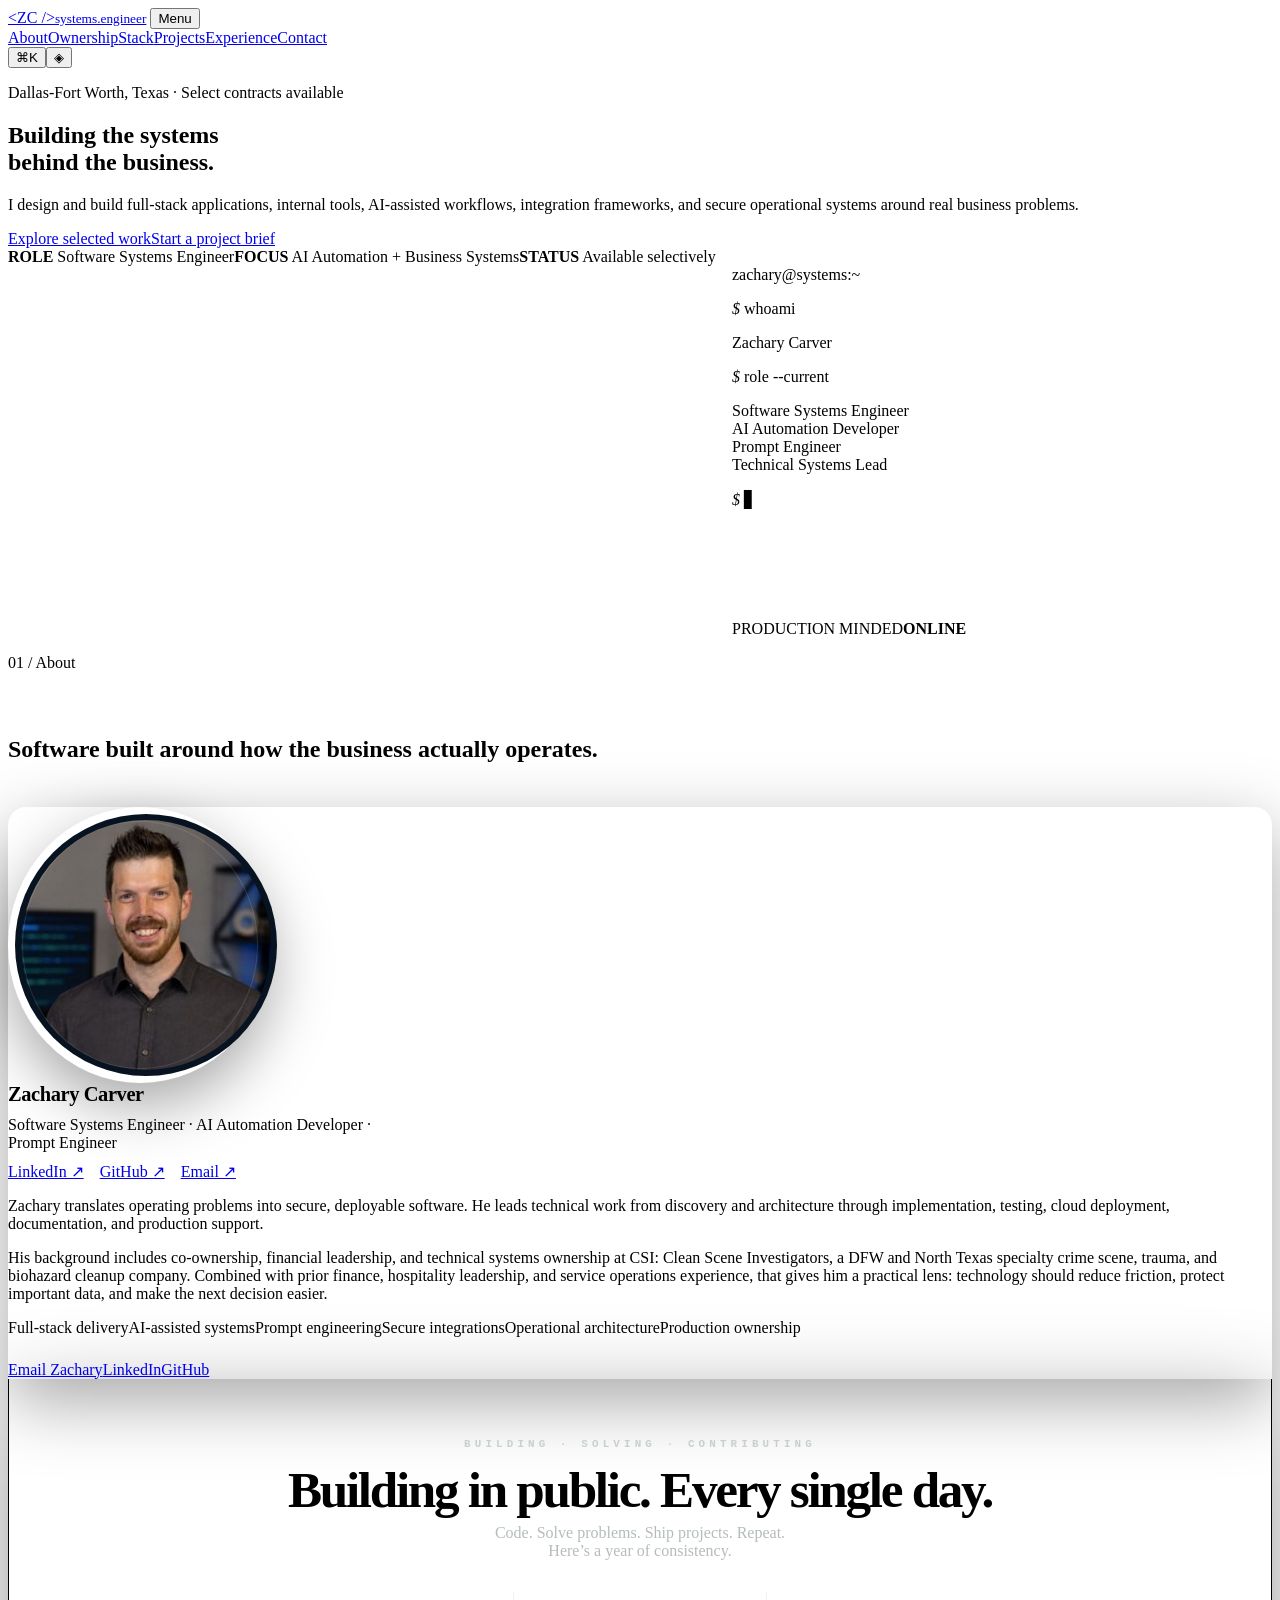
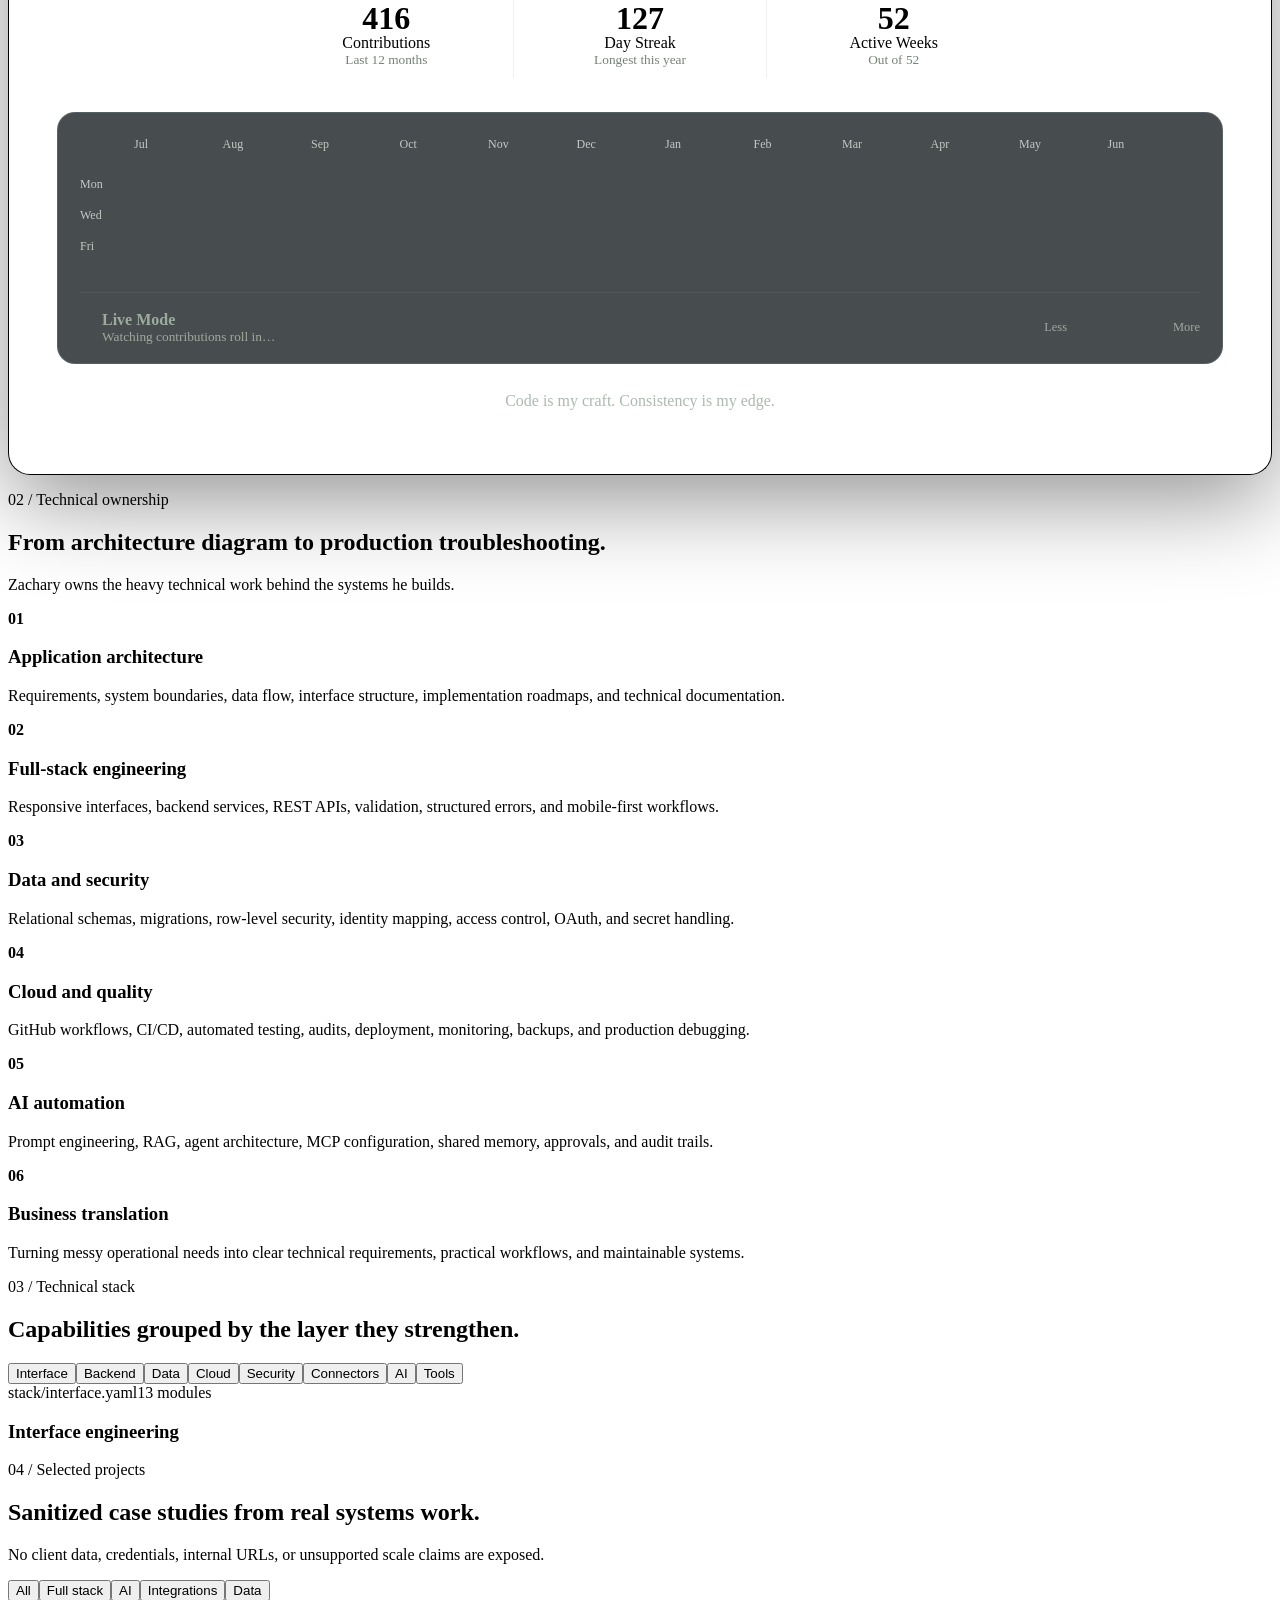
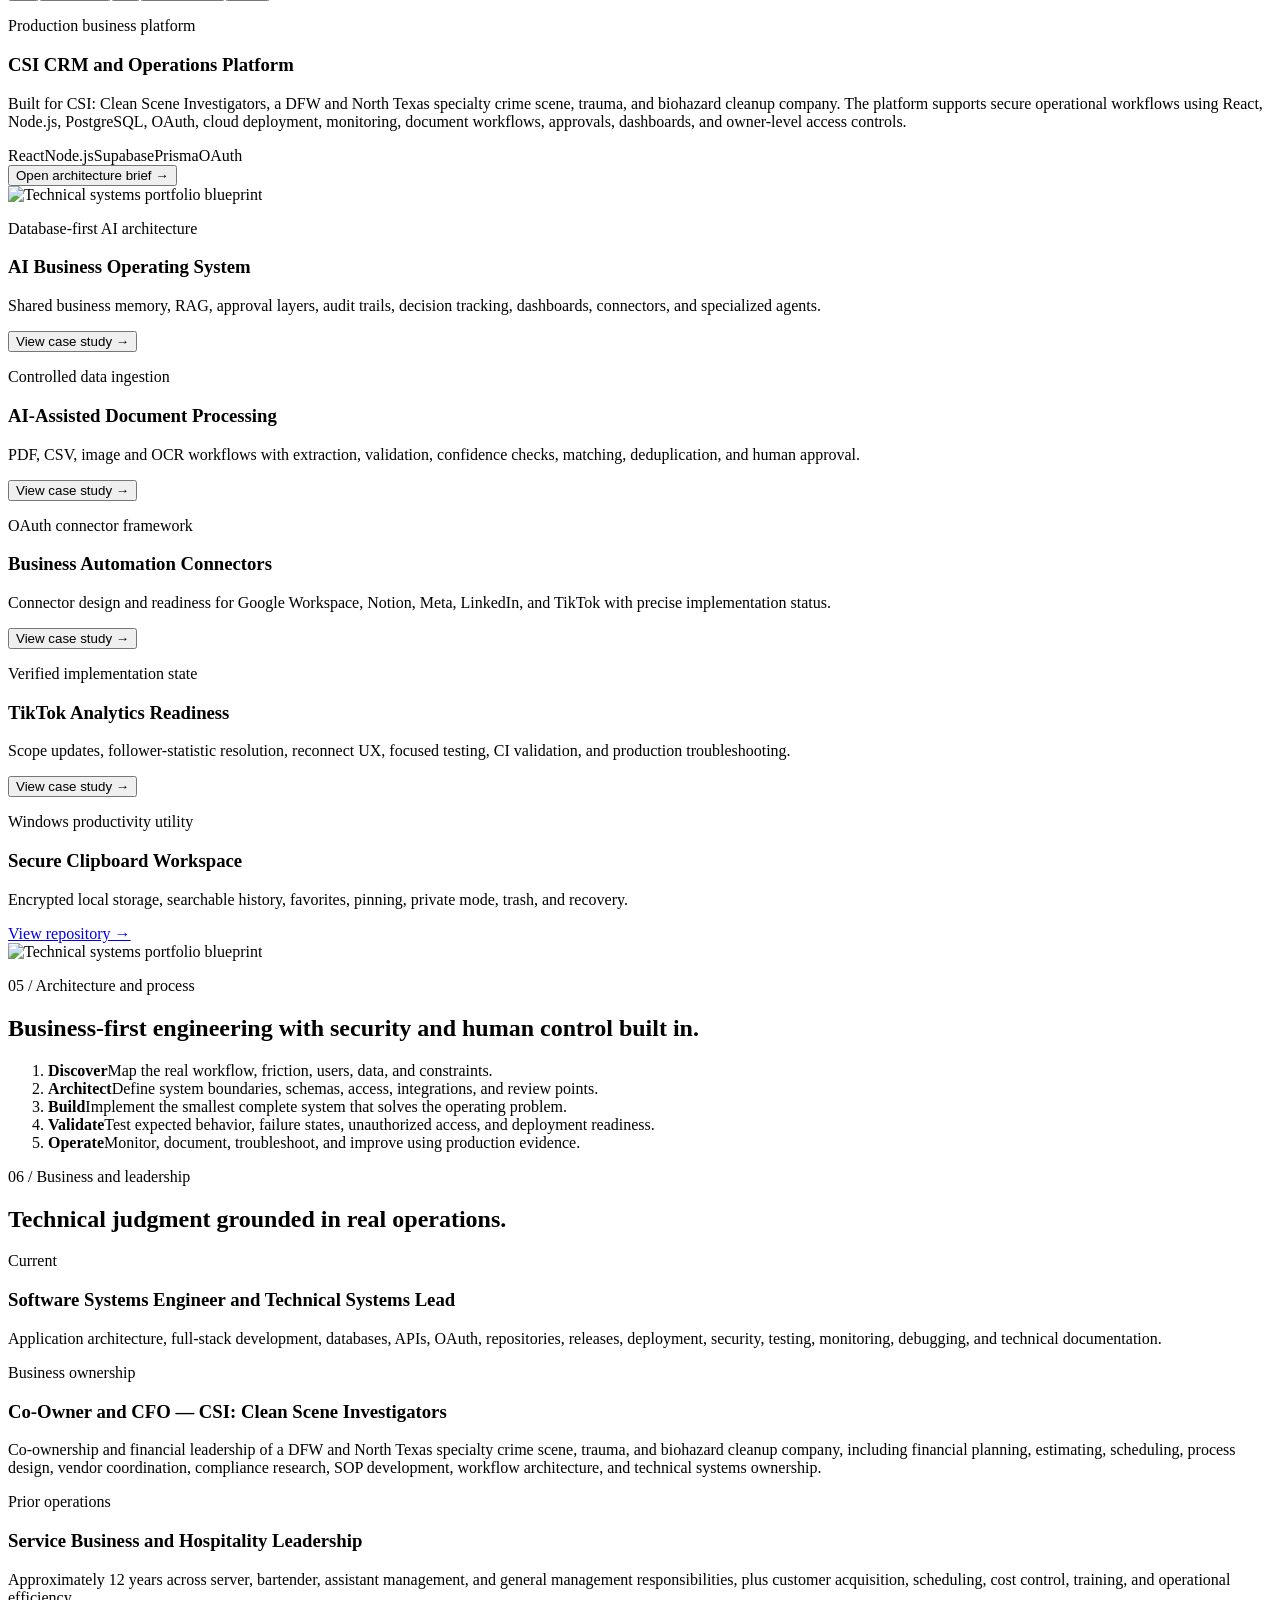
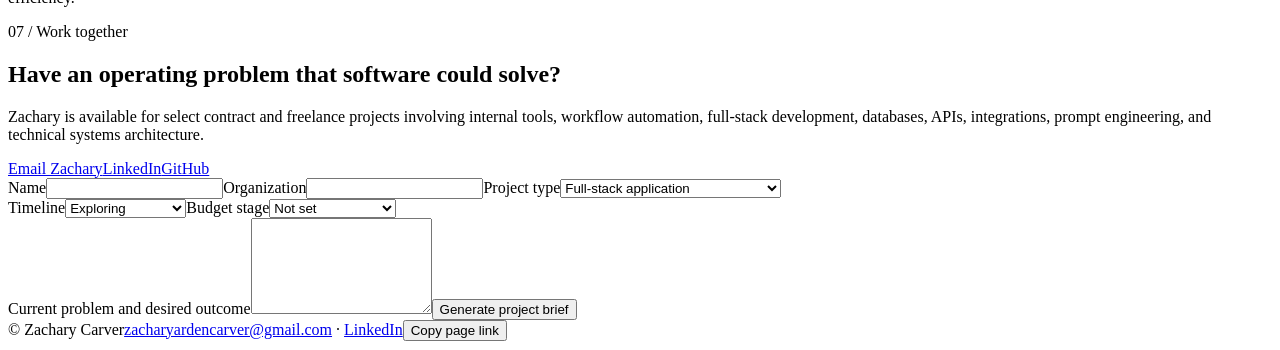
==== commit 3816b96e: "Strengthen Zac portfolio CSI authority and SEO signals" ====
--- a/index.html
+++ b/index.html
@@ -3,12 +3,20 @@
 <head>
   <meta charset="utf-8">
   <meta name="viewport" content="width=device-width,initial-scale=1">
-  <meta name="description" content="Zachary Carver is a Dallas-Fort Worth software systems engineer, AI automation developer, prompt engineer, and technical systems lead available for select contract and freelance projects.">
+  <meta name="description" content="Zachary Carver is a Dallas-Fort Worth software systems engineer, AI automation developer, prompt engineer, and Co-Owner and CFO of CSI: Clean Scene Investigators, a North Texas specialty crime scene, trauma, and biohazard cleanup company.">
+  <meta name="robots" content="index,follow,max-image-preview:large">
+  <link rel="canonical" href="https://zachary-carver-portfolio.vercel.app/">
+  <meta property="og:type" content="website">
+  <meta property="og:url" content="https://zachary-carver-portfolio.vercel.app/">
   <meta property="og:title" content="Zachary Carver | Software Systems Engineer">
-  <meta property="og:description" content="Full-stack applications, internal tools, AI-assisted workflows, APIs, databases, prompt engineering, and secure operational systems.">
+  <meta property="og:description" content="Full-stack applications, AI-assisted workflows, business systems, and technical leadership grounded in real operations, including co-ownership of CSI: Clean Scene Investigators.">
   <meta property="og:image" content="assets/og-card.svg">
+  <meta name="twitter:card" content="summary_large_image">
+  <meta name="twitter:title" content="Zachary Carver | Software Systems Engineer">
+  <meta name="twitter:description" content="Software systems engineering, AI automation, business operations, and technical leadership from Zachary Carver, Co-Owner and CFO of CSI: Clean Scene Investigators.">
+  <meta name="twitter:image" content="assets/og-card.svg">
   <meta name="theme-color" content="#07111f">
-  <title>Zachary Carver | Software Systems Engineer</title>
+  <title>Zachary Carver | Software Systems Engineer & Business Owner</title>
   <link rel="icon" href="assets/favicon.svg" type="image/svg+xml">
   <link rel="manifest" href="site.webmanifest">
   <link rel="stylesheet" href="styles.css">
@@ -16,6 +24,68 @@
   <link rel="stylesheet" href="contribution.css">
   <script src="script.js" defer></script>
   <script src="contribution.js" defer></script>
+  <script type="application/ld+json">
+  {
+    "@context": "https://schema.org",
+    "@graph": [
+      {
+        "@type": "WebSite",
+        "@id": "https://zachary-carver-portfolio.vercel.app/#website",
+        "name": "Zachary Carver",
+        "url": "https://zachary-carver-portfolio.vercel.app/"
+      },
+      {
+        "@type": "ProfilePage",
+        "@id": "https://zachary-carver-portfolio.vercel.app/#profile",
+        "url": "https://zachary-carver-portfolio.vercel.app/",
+        "name": "Zachary Carver | Software Systems Engineer & Business Owner",
+        "description": "Professional portfolio for Zachary Carver, Dallas-Fort Worth software systems engineer, AI automation developer, prompt engineer, technical systems lead, and Co-Owner and CFO of CSI: Clean Scene Investigators.",
+        "mainEntity": { "@id": "https://zachary-carver-portfolio.vercel.app/#zachary-carver" },
+        "isPartOf": { "@id": "https://zachary-carver-portfolio.vercel.app/#website" }
+      },
+      {
+        "@type": "Person",
+        "@id": "https://zachary-carver-portfolio.vercel.app/#zachary-carver",
+        "name": "Zachary Carver",
+        "url": "https://zachary-carver-portfolio.vercel.app/",
+        "image": "https://zachary-carver-portfolio.vercel.app/assets/zachary-carver-headshot-hq.svg",
+        "jobTitle": [
+          "Software Systems Engineer",
+          "AI Automation Developer",
+          "Prompt Engineer",
+          "Technical Systems Lead",
+          "Co-Owner and CFO"
+        ],
+        "homeLocation": { "@type": "Place", "name": "Dallas-Fort Worth, Texas" },
+        "worksFor": { "@id": "https://www.cleansceneinvestigators.com/#organization" },
+        "affiliation": { "@id": "https://www.cleansceneinvestigators.com/#organization" },
+        "knowsAbout": [
+          "Software systems engineering",
+          "Full-stack development",
+          "AI automation",
+          "Prompt engineering",
+          "Business systems",
+          "Financial operations",
+          "Workflow automation",
+          "Crime scene cleanup operations",
+          "Biohazard remediation operations"
+        ],
+        "sameAs": [
+          "https://www.linkedin.com/in/zachary-a-carver/",
+          "https://github.com/CSICleanSceneInvestigators"
+        ]
+      },
+      {
+        "@type": "Organization",
+        "@id": "https://www.cleansceneinvestigators.com/#organization",
+        "name": "CSI: Clean Scene Investigators",
+        "url": "https://www.cleansceneinvestigators.com",
+        "description": "DFW and North Texas specialty cleanup company providing crime scene, trauma, biohazard, unattended death, hoarding, odor, and vehicle biohazard cleanup services.",
+        "areaServed": "Dallas-Fort Worth and North Texas"
+      }
+    ]
+  }
+  </script>
 </head>
 <body>
   <div class="grid-bg" aria-hidden="true"></div><div class="scroll-progress" id="scrollProgress"></div>
@@ -45,7 +115,23 @@
     </section>
 
     <section id="about" class="section shell about-section">
-      <article class="contribution-story reveal" aria-labelledby="contributionTitle">
+      <div class="section-head reveal">
+        <p class="eyebrow">01 / About</p>
+        <h2>Software built around how the business actually operates.</h2>
+      </div>
+      <div class="panel reveal about-card">
+        <div class="about-profile">
+          <div class="avatar-shell"><img src="assets/zachary-carver-headshot-hq.svg" alt="Professional headshot of Zachary Carver" class="profile-avatar"></div>
+          <div class="profile-identity"><strong>Zachary Carver</strong><span>Software Systems Engineer · AI Automation Developer · Prompt Engineer</span><div class="profile-link-row"><a class="text-btn" href="https://www.linkedin.com/in/zachary-a-carver/" target="_blank" rel="noreferrer">LinkedIn ↗</a><a class="text-btn" href="https://github.com/CSICleanSceneInvestigators" target="_blank" rel="noreferrer">GitHub ↗</a><a class="text-btn" href="mailto:zacharyardencarver@gmail.com">Email ↗</a></div></div>
+        </div>
+        <div class="about-body">
+          <p>Zachary translates operating problems into secure, deployable software. He leads technical work from discovery and architecture through implementation, testing, cloud deployment, documentation, and production support.</p>
+          <p>His background includes co-ownership, financial leadership, and technical systems ownership at CSI: Clean Scene Investigators, a DFW and North Texas specialty crime scene, trauma, and biohazard cleanup company. Combined with prior finance, hospitality leadership, and service operations experience, that gives him a practical lens: technology should reduce friction, protect important data, and make the next decision easier.</p>
+          <div class="mini-grid"><span>Full-stack delivery</span><span>AI-assisted systems</span><span>Prompt engineering</span><span>Secure integrations</span><span>Operational architecture</span><span>Production ownership</span></div>
+          <div class="cta-row" style="margin-top:24px"><a class="btn" href="mailto:zacharyardencarver@gmail.com">Email Zachary</a><a class="btn" href="https://www.linkedin.com/in/zachary-a-carver/" target="_blank" rel="noreferrer">LinkedIn</a><a class="btn" href="https://github.com/CSICleanSceneInvestigators" target="_blank" rel="noreferrer">GitHub</a></div>
+        </div>
+      </div>
+      <article class="contribution-story reveal" aria-labelledby="contributionTitle" style="margin-top:34px">
         <p class="contribution-kicker">Building · Solving · Contributing</p>
         <h2 class="contribution-title" id="contributionTitle">Building in public. <span>Every single day.</span></h2>
         <p class="contribution-subtitle">Code. Solve problems. Ship projects. Repeat.<br>Here’s a year of consistency.</p>
@@ -67,33 +153,17 @@
         </div>
         <p class="contribution-signoff">Code is my craft. Consistency is my edge.</p>
       </article>
-      <div class="section-head reveal">
-        <p class="eyebrow">01 / About</p>
-        <h2>Software built around how the business actually operates.</h2>
-      </div>
-      <div class="panel reveal about-card">
-        <div class="about-profile">
-          <div class="avatar-shell"><img src="assets/zachary-carver-headshot-hq.svg" alt="Professional headshot of Zachary Carver" class="profile-avatar"></div>
-          <div class="profile-identity"><strong>Zachary Carver</strong><span>Software Systems Engineer · AI Automation Developer · Prompt Engineer</span><div class="profile-link-row"><a class="text-btn" href="https://www.linkedin.com/in/zachary-a-carver/" target="_blank" rel="noreferrer">LinkedIn ↗</a><a class="text-btn" href="https://github.com/CSICleanSceneInvestigators" target="_blank" rel="noreferrer">GitHub ↗</a><a class="text-btn" href="mailto:zacharyardencarver@gmail.com">Email ↗</a></div></div>
-        </div>
-        <div class="about-body">
-          <p>Zachary translates operating problems into secure, deployable software. He leads technical work from discovery and architecture through implementation, testing, cloud deployment, documentation, and production support.</p>
-          <p>His background in business ownership, finance, hospitality leadership, and service operations gives him a practical lens: technology should reduce friction, protect important data, and make the next decision easier.</p>
-          <div class="mini-grid"><span>Full-stack delivery</span><span>AI-assisted systems</span><span>Prompt engineering</span><span>Secure integrations</span><span>Operational architecture</span><span>Production ownership</span></div>
-          <div class="cta-row" style="margin-top:24px"><a class="btn" href="mailto:zacharyardencarver@gmail.com">Email Zachary</a><a class="btn" href="https://www.linkedin.com/in/zachary-a-carver/" target="_blank" rel="noreferrer">LinkedIn</a><a class="btn" href="https://github.com/CSICleanSceneInvestigators" target="_blank" rel="noreferrer">GitHub</a></div>
-        </div>
-      </div>
     </section>
 
     <section id="ownership" class="section shell"><div class="section-head reveal"><p class="eyebrow">02 / Technical ownership</p><h2>From architecture diagram to production troubleshooting.</h2><p>Zachary owns the heavy technical work behind the systems he builds.</p></div><div class="ownership-grid"><article class="card reveal"><b>01</b><h3>Application architecture</h3><p>Requirements, system boundaries, data flow, interface structure, implementation roadmaps, and technical documentation.</p></article><article class="card reveal" data-delay="60"><b>02</b><h3>Full-stack engineering</h3><p>Responsive interfaces, backend services, REST APIs, validation, structured errors, and mobile-first workflows.</p></article><article class="card reveal" data-delay="120"><b>03</b><h3>Data and security</h3><p>Relational schemas, migrations, row-level security, identity mapping, access control, OAuth, and secret handling.</p></article><article class="card reveal" data-delay="180"><b>04</b><h3>Cloud and quality</h3><p>GitHub workflows, CI/CD, automated testing, audits, deployment, monitoring, backups, and production debugging.</p></article><article class="card reveal" data-delay="240"><b>05</b><h3>AI automation</h3><p>Prompt engineering, RAG, agent architecture, MCP configuration, shared memory, approvals, and audit trails.</p></article><article class="card reveal" data-delay="300"><b>06</b><h3>Business translation</h3><p>Turning messy operational needs into clear technical requirements, practical workflows, and maintainable systems.</p></article></div></section>
 
     <section id="stack" class="section shell"><div class="section-head reveal"><p class="eyebrow">03 / Technical stack</p><h2>Capabilities grouped by the layer they strengthen.</h2></div><div class="stack-console reveal"><div class="stack-tabs" role="tablist"><button class="stack-tab active" data-tab="interface" aria-selected="true">Interface</button><button class="stack-tab" data-tab="backend">Backend</button><button class="stack-tab" data-tab="data">Data</button><button class="stack-tab" data-tab="cloud">Cloud</button><button class="stack-tab" data-tab="security">Security</button><button class="stack-tab" data-tab="integrations">Connectors</button><button class="stack-tab" data-tab="ai">AI</button><button class="stack-tab" data-tab="environment">Tools</button></div><div class="stack-meta"><span id="stackFile">stack/interface.yaml</span><span id="stackCount">13 modules</span></div><h3 id="stackCapability">Interface engineering</h3><p id="stackDescription"></p><div class="skill-cloud" id="skillCloud"></div></div></section>
 
-    <section id="projects" class="section shell"><div class="section-head reveal"><p class="eyebrow">04 / Selected projects</p><h2>Sanitized case studies from real systems work.</h2><p>No client data, credentials, internal URLs, or unsupported scale claims are exposed.</p></div><div class="filters reveal"><button class="filter active" data-filter="all">All</button><button class="filter" data-filter="fullstack">Full stack</button><button class="filter" data-filter="ai">AI</button><button class="filter" data-filter="integration">Integrations</button><button class="filter" data-filter="data">Data</button></div><div class="project-grid"><article class="project-card feature reveal" data-category="fullstack data integration"><div><p class="eyebrow">Production business platform</p><h3>CSI CRM and Operations Platform</h3><p>React, Node.js, PostgreSQL, OAuth, cloud deployment, monitoring, document workflows, approvals, dashboards, and secure owner-only access.</p><div class="tags"><span>React</span><span>Node.js</span><span>Supabase</span><span>Prisma</span><span>OAuth</span></div><button class="text-btn" data-project="crm">Open architecture brief →</button></div><img src="assets/portfolio-blueprint.svg" alt="Technical systems portfolio blueprint" loading="lazy"></article><article class="project-card reveal" data-category="ai data"><p class="eyebrow">Database-first AI architecture</p><h3>AI Business Operating System</h3><p>Shared business memory, RAG, approval layers, audit trails, decision tracking, dashboards, connectors, and specialized agents.</p><button class="text-btn" data-project="aios">View case study →</button></article><article class="project-card reveal" data-category="ai data fullstack"><p class="eyebrow">Controlled data ingestion</p><h3>AI-Assisted Document Processing</h3><p>PDF, CSV, image and OCR workflows with extraction, validation, confidence checks, matching, deduplication, and human approval.</p><button class="text-btn" data-project="documents">View case study →</button></article><article class="project-card reveal" data-category="integration fullstack"><p class="eyebrow">OAuth connector framework</p><h3>Business Automation Connectors</h3><p>Connector design and readiness for Google Workspace, Notion, Meta, LinkedIn, and TikTok with precise implementation status.</p><button class="text-btn" data-project="connectors">View case study →</button></article><article class="project-card reveal" data-category="integration data"><p class="eyebrow">Verified implementation state</p><h3>TikTok Analytics Readiness</h3><p>Scope updates, follower-statistic resolution, reconnect UX, focused testing, CI validation, and production troubleshooting.</p><button class="text-btn" data-project="tiktok">View case study →</button></article><article class="project-card reveal" data-category="fullstack data"><p class="eyebrow">Windows productivity utility</p><h3>Secure Clipboard Workspace</h3><p>Encrypted local storage, searchable history, favorites, pinning, private mode, trash, and recovery.</p><a class="text-btn" href="https://github.com/CSICleanSceneInvestigators/Recall" target="_blank" rel="noreferrer">View repository →</a></article></div></section>
+    <section id="projects" class="section shell"><div class="section-head reveal"><p class="eyebrow">04 / Selected projects</p><h2>Sanitized case studies from real systems work.</h2><p>No client data, credentials, internal URLs, or unsupported scale claims are exposed.</p></div><div class="filters reveal"><button class="filter active" data-filter="all">All</button><button class="filter" data-filter="fullstack">Full stack</button><button class="filter" data-filter="ai">AI</button><button class="filter" data-filter="integration">Integrations</button><button class="filter" data-filter="data">Data</button></div><div class="project-grid"><article class="project-card feature reveal" data-category="fullstack data integration"><div><p class="eyebrow">Production business platform</p><h3>CSI CRM and Operations Platform</h3><p>Built for CSI: Clean Scene Investigators, a DFW and North Texas specialty crime scene, trauma, and biohazard cleanup company. The platform supports secure operational workflows using React, Node.js, PostgreSQL, OAuth, cloud deployment, monitoring, document workflows, approvals, dashboards, and owner-level access controls.</p><div class="tags"><span>React</span><span>Node.js</span><span>Supabase</span><span>Prisma</span><span>OAuth</span></div><button class="text-btn" data-project="crm">Open architecture brief →</button></div><img src="assets/portfolio-blueprint.svg" alt="Technical systems portfolio blueprint" loading="lazy"></article><article class="project-card reveal" data-category="ai data"><p class="eyebrow">Database-first AI architecture</p><h3>AI Business Operating System</h3><p>Shared business memory, RAG, approval layers, audit trails, decision tracking, dashboards, connectors, and specialized agents.</p><button class="text-btn" data-project="aios">View case study →</button></article><article class="project-card reveal" data-category="ai data fullstack"><p class="eyebrow">Controlled data ingestion</p><h3>AI-Assisted Document Processing</h3><p>PDF, CSV, image and OCR workflows with extraction, validation, confidence checks, matching, deduplication, and human approval.</p><button class="text-btn" data-project="documents">View case study →</button></article><article class="project-card reveal" data-category="integration fullstack"><p class="eyebrow">OAuth connector framework</p><h3>Business Automation Connectors</h3><p>Connector design and readiness for Google Workspace, Notion, Meta, LinkedIn, and TikTok with precise implementation status.</p><button class="text-btn" data-project="connectors">View case study →</button></article><article class="project-card reveal" data-category="integration data"><p class="eyebrow">Verified implementation state</p><h3>TikTok Analytics Readiness</h3><p>Scope updates, follower-statistic resolution, reconnect UX, focused testing, CI validation, and production troubleshooting.</p><button class="text-btn" data-project="tiktok">View case study →</button></article><article class="project-card reveal" data-category="fullstack data"><p class="eyebrow">Windows productivity utility</p><h3>Secure Clipboard Workspace</h3><p>Encrypted local storage, searchable history, favorites, pinning, private mode, trash, and recovery.</p><a class="text-btn" href="https://github.com/CSICleanSceneInvestigators/Recall" target="_blank" rel="noreferrer">View repository →</a></article></div></section>
 
     <section class="section shell blueprint reveal"><img src="assets/portfolio-blueprint.svg" alt="Technical systems portfolio blueprint"><div><p class="eyebrow">05 / Architecture and process</p><h2>Business-first engineering with security and human control built in.</h2><ol><li><b>Discover</b><span>Map the real workflow, friction, users, data, and constraints.</span></li><li><b>Architect</b><span>Define system boundaries, schemas, access, integrations, and review points.</span></li><li><b>Build</b><span>Implement the smallest complete system that solves the operating problem.</span></li><li><b>Validate</b><span>Test expected behavior, failure states, unauthorized access, and deployment readiness.</span></li><li><b>Operate</b><span>Monitor, document, troubleshoot, and improve using production evidence.</span></li></ol></div></section>
 
-    <section id="experience" class="section shell"><div class="section-head reveal"><p class="eyebrow">06 / Business and leadership</p><h2>Technical judgment grounded in real operations.</h2></div><div class="timeline reveal"><article><span>Current</span><h3>Software Systems Engineer and Technical Systems Lead</h3><p>Application architecture, full-stack development, databases, APIs, OAuth, repositories, releases, deployment, security, testing, monitoring, debugging, and technical documentation.</p></article><article><span>Business ownership</span><h3>Co-Owner and CFO</h3><p>Financial planning, estimating, scheduling, process design, vendor coordination, compliance research, SOP development, workflow design, and technical systems ownership.</p></article><article><span>Prior operations</span><h3>Service Business and Hospitality Leadership</h3><p>Approximately 12 years across server, bartender, assistant management, and general management responsibilities, plus customer acquisition, scheduling, cost control, training, and operational efficiency.</p></article></div></section>
+    <section id="experience" class="section shell"><div class="section-head reveal"><p class="eyebrow">06 / Business and leadership</p><h2>Technical judgment grounded in real operations.</h2></div><div class="timeline reveal"><article><span>Current</span><h3>Software Systems Engineer and Technical Systems Lead</h3><p>Application architecture, full-stack development, databases, APIs, OAuth, repositories, releases, deployment, security, testing, monitoring, debugging, and technical documentation.</p></article><article><span>Business ownership</span><h3>Co-Owner and CFO — CSI: Clean Scene Investigators</h3><p>Co-ownership and financial leadership of a DFW and North Texas specialty crime scene, trauma, and biohazard cleanup company, including financial planning, estimating, scheduling, process design, vendor coordination, compliance research, SOP development, workflow architecture, and technical systems ownership.</p></article><article><span>Prior operations</span><h3>Service Business and Hospitality Leadership</h3><p>Approximately 12 years across server, bartender, assistant management, and general management responsibilities, plus customer acquisition, scheduling, cost control, training, and operational efficiency.</p></article></div></section>
 
     <section id="contact" class="section shell contact-grid"><div class="section-head reveal"><p class="eyebrow">07 / Work together</p><h2>Have an operating problem that software could solve?</h2><p>Zachary is available for select contract and freelance projects involving internal tools, workflow automation, full-stack development, databases, APIs, integrations, prompt engineering, and technical systems architecture.</p><div class="cta-row"><a class="btn primary" href="mailto:zacharyardencarver@gmail.com">Email Zachary</a><a class="btn" href="https://www.linkedin.com/in/zachary-a-carver/" target="_blank" rel="noreferrer">LinkedIn</a><a class="btn" href="https://github.com/CSICleanSceneInvestigators" target="_blank" rel="noreferrer">GitHub</a></div></div><form id="inquiryForm" class="panel reveal"><label>Name<input name="name" required></label><label>Organization<input name="organization"></label><label>Project type<select name="projectType"><option>Full-stack application</option><option>AI automation workflow</option><option>Prompt engineering</option><option>API or connector integration</option><option>Internal business tool</option><option>Database or systems architecture</option><option>Technical troubleshooting</option></select></label><div class="form-row"><label>Timeline<select name="timeline"><option>Exploring</option><option>Within 30 days</option><option>Within 90 days</option><option>Ongoing support</option></select></label><label>Budget stage<select name="budget"><option>Not set</option><option>Need an estimate</option><option>Budget approved</option></select></label></div><label>Current problem and desired outcome<textarea name="problem" rows="6" required></textarea></label><button class="btn primary" type="submit">Generate project brief</button><div id="briefOutput" class="brief" hidden><pre id="briefText"></pre><button id="copyBriefButton" type="button" class="text-btn">Copy brief</button></div></form></section>
   </main>
--- a/contribution.css
+++ b/contribution.css
@@ -1 +1,24 @@
-.contribution-story{margin-bottom:34px;padding:clamp(24px,4vw,48px);border:1px solid rgba(126,255,150,.24);border-radius:22px;background:radial-gradient(circle at 72% 48%,rgba(53,255,105,.08),transparent 32%),linear-gradient(145deg,#040a10,#070f16);box-shadow:0 26px 90px rgba(0,0,0,.42)}.contribution-kicker{text-align:center;letter-spacing:.38em;font:700 .68rem ui-monospace,monospace;color:#c6d2c9;text-transform:uppercase}.contribution-title{text-align:center;margin:14px auto 8px;font-size:clamp(2rem,4vw,4.2rem);line-height:1.02;letter-spacing:-.045em}.contribution-title span{color:#8de76f}.contribution-subtitle{text-align:center;color:#b5bdb8;margin:0 auto 32px;max-width:700px}.contribution-stats{display:flex;justify-content:center;margin:0 auto 34px;max-width:760px}.contribution-stat{flex:1;padding:10px 28px;text-align:center;border-right:1px solid rgba(145,168,189,.16)}.contribution-stat:last-child{border-right:0}.contribution-stat strong{display:block;color:#8cf578;font-size:2rem;line-height:1}.contribution-stat span,.contribution-stat small{display:block}.contribution-stat small{color:#748277}.heatmap-shell{padding:24px 22px 18px;border:1px solid rgba(145,168,189,.22);border-radius:18px;background:rgba(1,7,11,.72);overflow:hidden}.heatmap-months{display:grid;grid-template-columns:repeat(12,1fr);margin:0 4px 10px 54px;color:#c2cac4;font-size:.75rem}.heatmap-stage{display:grid;grid-template-columns:42px minmax(0,1fr);gap:12px}.heatmap-days{display:grid;grid-template-rows:repeat(7,1fr);align-items:center;color:#c2cac4;font-size:.75rem}.heatmap-days span:nth-child(1){grid-row:2}.heatmap-days span:nth-child(2){grid-row:4}.heatmap-days span:nth-child(3){grid-row:6}.heatmap-scroll{overflow-x:auto}.heatmap-grid{display:grid;grid-template-columns:repeat(53,minmax(5px,1fr));grid-template-rows:repeat(7,12px);gap:4px;min-width:620px}.contribution-cell{position:relative;border-radius:3px;background:#0a1711;transition:.25s}.contribution-cell[data-level="1"]{background:#0d3b1d}.contribution-cell[data-level="2"]{background:#116329}.contribution-cell[data-level="3"]{background:#21a63f}.contribution-cell[data-level="4"]{background:#64e85d}.contribution-cell.live{z-index:2;transform:scale(1.16);filter:brightness(1.6);box-shadow:0 0 8px #77ff78,0 0 20px rgba(77,255,100,.7)}.contribution-cell.live:after{content:"";position:absolute;left:50%;bottom:-30px;width:2px;height:72px;transform:translateX(-50%);background:linear-gradient(to top,transparent,rgba(110,255,126,.72),transparent);animation:verticalContribution 1.35s ease-out forwards}.heatmap-footer{display:flex;align-items:center;justify-content:space-between;gap:18px;border-top:1px solid rgba(145,168,189,.12);margin-top:22px;padding-top:18px;color:#9daa9e}.live-status{display:flex;gap:12px}.live-dot{width:10px;height:10px;border-radius:50%;background:#79ec72;box-shadow:0 0 15px #79ec72;margin-top:6px;animation:livePulse 2s ease-in-out infinite}.live-status strong,.live-status small{display:block}.live-status strong{color:#83f37c}.heatmap-legend{display:flex;align-items:center;gap:6px;font-size:.78rem}.heatmap-legend i{width:14px;height:14px;border-radius:3px;background:#0a1711}.heatmap-legend i:nth-of-type(2){background:#0d3b1d}.heatmap-legend i:nth-of-type(3){background:#116329}.heatmap-legend i:nth-of-type(4){background:#21a63f}.heatmap-legend i:nth-of-type(5){background:#64e85d}.contribution-signoff{text-align:center;margin-top:28px;color:#aeb8b0}@keyframes verticalContribution{0%{opacity:0;transform:translate(-50%,26px) scaleY(.2)}35%{opacity:1}100%{opacity:0;transform:translate(-50%,-34px) scaleY(1.2)}}@keyframes livePulse{50%{opacity:.45;transform:scale(.8)}}@media(max-width:760px){.contribution-stat{padding:8px}.heatmap-months{min-width:620px}.heatmap-footer{align-items:flex-start;flex-direction:column}}+.contribution-story{margin-bottom:34px;padding:clamp(24px,4vw,48px);border:1px solid rgba(126,255,150,.24);border-radius:22px;background:radial-gradient(circle at 72% 48%,rgba(53,255,105,.08),transparent 32%),linear-gradient(145deg,#040a10,#070f16);box-shadow:0 26px 90px rgba(0,0,0,.42)}.contribution-kicker{text-align:center;letter-spacing:.38em;font:700 .68rem ui-monospace,monospace;color:#c6d2c9;text-transform:uppercase}.contribution-title{text-align:center;margin:14px auto 8px;font-size:clamp(2rem,4vw,4.2rem);line-height:1.02;letter-spacing:-.045em}.contribution-title span{color:#8de76f}.contribution-subtitle{text-align:center;color:#b5bdb8;margin:0 auto 32px;max-width:700px}.contribution-stats{display:flex;justify-content:center;margin:0 auto 34px;max-width:760px}.contribution-stat{flex:1;padding:10px 28px;text-align:center;border-right:1px solid rgba(145,168,189,.16)}.contribution-stat:last-child{border-right:0}.contribution-stat strong{display:block;color:#8cf578;font-size:2rem;line-height:1}.contribution-stat span,.contribution-stat small{display:block}.contribution-stat small{color:#748277}.heatmap-shell{padding:24px 22px 18px;border:1px solid rgba(145,168,189,.22);border-radius:18px;background:rgba(1,7,11,.72);overflow:hidden}.heatmap-months{display:grid;grid-template-columns:repeat(12,1fr);margin:0 4px 10px 54px;color:#c2cac4;font-size:.75rem}.heatmap-stage{display:grid;grid-template-columns:42px minmax(0,1fr);gap:12px}.heatmap-days{display:grid;grid-template-rows:repeat(7,1fr);align-items:center;color:#c2cac4;font-size:.75rem}.heatmap-days span:nth-child(1){grid-row:2}.heatmap-days span:nth-child(2){grid-row:4}.heatmap-days span:nth-child(3){grid-row:6}.heatmap-scroll{overflow-x:auto}.heatmap-grid{display:grid;grid-template-columns:repeat(53,minmax(5px,1fr));grid-template-rows:repeat(7,12px);gap:4px;min-width:620px}.contribution-cell{position:relative;border-radius:3px;background:#0a1711;transition:.25s}.contribution-cell[data-level="1"]{background:#0d3b1d}.contribution-cell[data-level="2"]{background:#116329}.contribution-cell[data-level="3"]{background:#21a63f}.contribution-cell[data-level="4"]{background:#64e85d}.contribution-cell.live{z-index:2;transform:scale(1.16);filter:brightness(1.6);box-shadow:0 0 8px #77ff78,0 0 20px rgba(77,255,100,.7)}.contribution-cell.live:after{content:"";position:absolute;left:50%;bottom:-30px;width:2px;height:72px;transform:translateX(-50%);background:linear-gradient(to top,transparent,rgba(110,255,126,.72),transparent);animation:verticalContribution 1.35s ease-out forwards}.heatmap-footer{display:flex;align-items:center;justify-content:space-between;gap:18px;border-top:1px solid rgba(145,168,189,.12);margin-top:22px;padding-top:18px;color:#9daa9e}.live-status{display:flex;gap:12px}.live-dot{width:10px;height:10px;border-radius:50%;background:#79ec72;box-shadow:0 0 15px #79ec72;margin-top:6px;animation:livePulse 2s ease-in-out infinite}.live-status strong,.live-status small{display:block}.live-status strong{color:#83f37c}.heatmap-legend{display:flex;align-items:center;gap:6px;font-size:.78rem}.heatmap-legend i{width:14px;height:14px;border-radius:3px;background:#0a1711}.heatmap-legend i:nth-of-type(2){background:#0d3b1d}.heatmap-legend i:nth-of-type(3){background:#116329}.heatmap-legend i:nth-of-type(4){background:#21a63f}.heatmap-legend i:nth-of-type(5){background:#64e85d}.contribution-signoff{text-align:center;margin-top:28px;color:#aeb8b0}@keyframes verticalContribution{0%{opacity:0;transform:translate(-50%,26px) scaleY(.2)}35%{opacity:1}100%{opacity:0;transform:translate(-50%,-34px) scaleY(1.2)}}@keyframes livePulse{50%{opacity:.45;transform:scale(.8)}}@media(max-width:760px){.contribution-stat{padding:8px}.heatmap-months{min-width:620px}.heatmap-footer{align-items:flex-start;flex-direction:column}}
+
+/* Visually connect the About profile and heatmap as one continuous content block. */
+.about-section{gap:0!important}
+.about-section .section-head{margin-bottom:24px}
+.about-section .about-card{margin-bottom:0;border-radius:18px 18px 0 0;border-bottom:0;box-shadow:0 22px 70px rgba(0,0,0,.35)}
+.about-section .contribution-story{margin-top:0!important;margin-bottom:0;border-radius:0 0 22px 22px;border-top:0;box-shadow:0 26px 90px rgba(0,0,0,.42)}
+
+/* Theme-aware heatmap colors. Existing animation behavior remains unchanged. */
+.contribution-story{border-color:color-mix(in srgb,var(--accent) 24%,var(--line));background:radial-gradient(circle at 72% 48%,color-mix(in srgb,var(--accent) 10%,transparent),transparent 32%),linear-gradient(145deg,#040a10,#070f16)}
+.contribution-title span,.contribution-stat strong,.live-status strong{color:var(--accent)}
+.live-dot{background:var(--accent);box-shadow:0 0 15px var(--accent)}
+.contribution-cell{background:color-mix(in srgb,var(--accent) 5%,#06101d)}
+.contribution-cell[data-level="1"]{background:color-mix(in srgb,var(--accent) 22%,#06101d)}
+.contribution-cell[data-level="2"]{background:color-mix(in srgb,var(--accent) 42%,#06101d)}
+.contribution-cell[data-level="3"]{background:color-mix(in srgb,var(--accent) 68%,#06101d)}
+.contribution-cell[data-level="4"]{background:var(--accent)}
+.contribution-cell.live{box-shadow:0 0 8px var(--accent),0 0 20px color-mix(in srgb,var(--accent) 72%,transparent)}
+.contribution-cell.live:after{background:linear-gradient(to top,transparent,color-mix(in srgb,var(--accent) 78%,transparent),transparent)}
+.heatmap-legend i{background:color-mix(in srgb,var(--accent) 5%,#06101d)}
+.heatmap-legend i:nth-of-type(2){background:color-mix(in srgb,var(--accent) 22%,#06101d)}
+.heatmap-legend i:nth-of-type(3){background:color-mix(in srgb,var(--accent) 42%,#06101d)}
+.heatmap-legend i:nth-of-type(4){background:color-mix(in srgb,var(--accent) 68%,#06101d)}
+.heatmap-legend i:nth-of-type(5){background:var(--accent)}
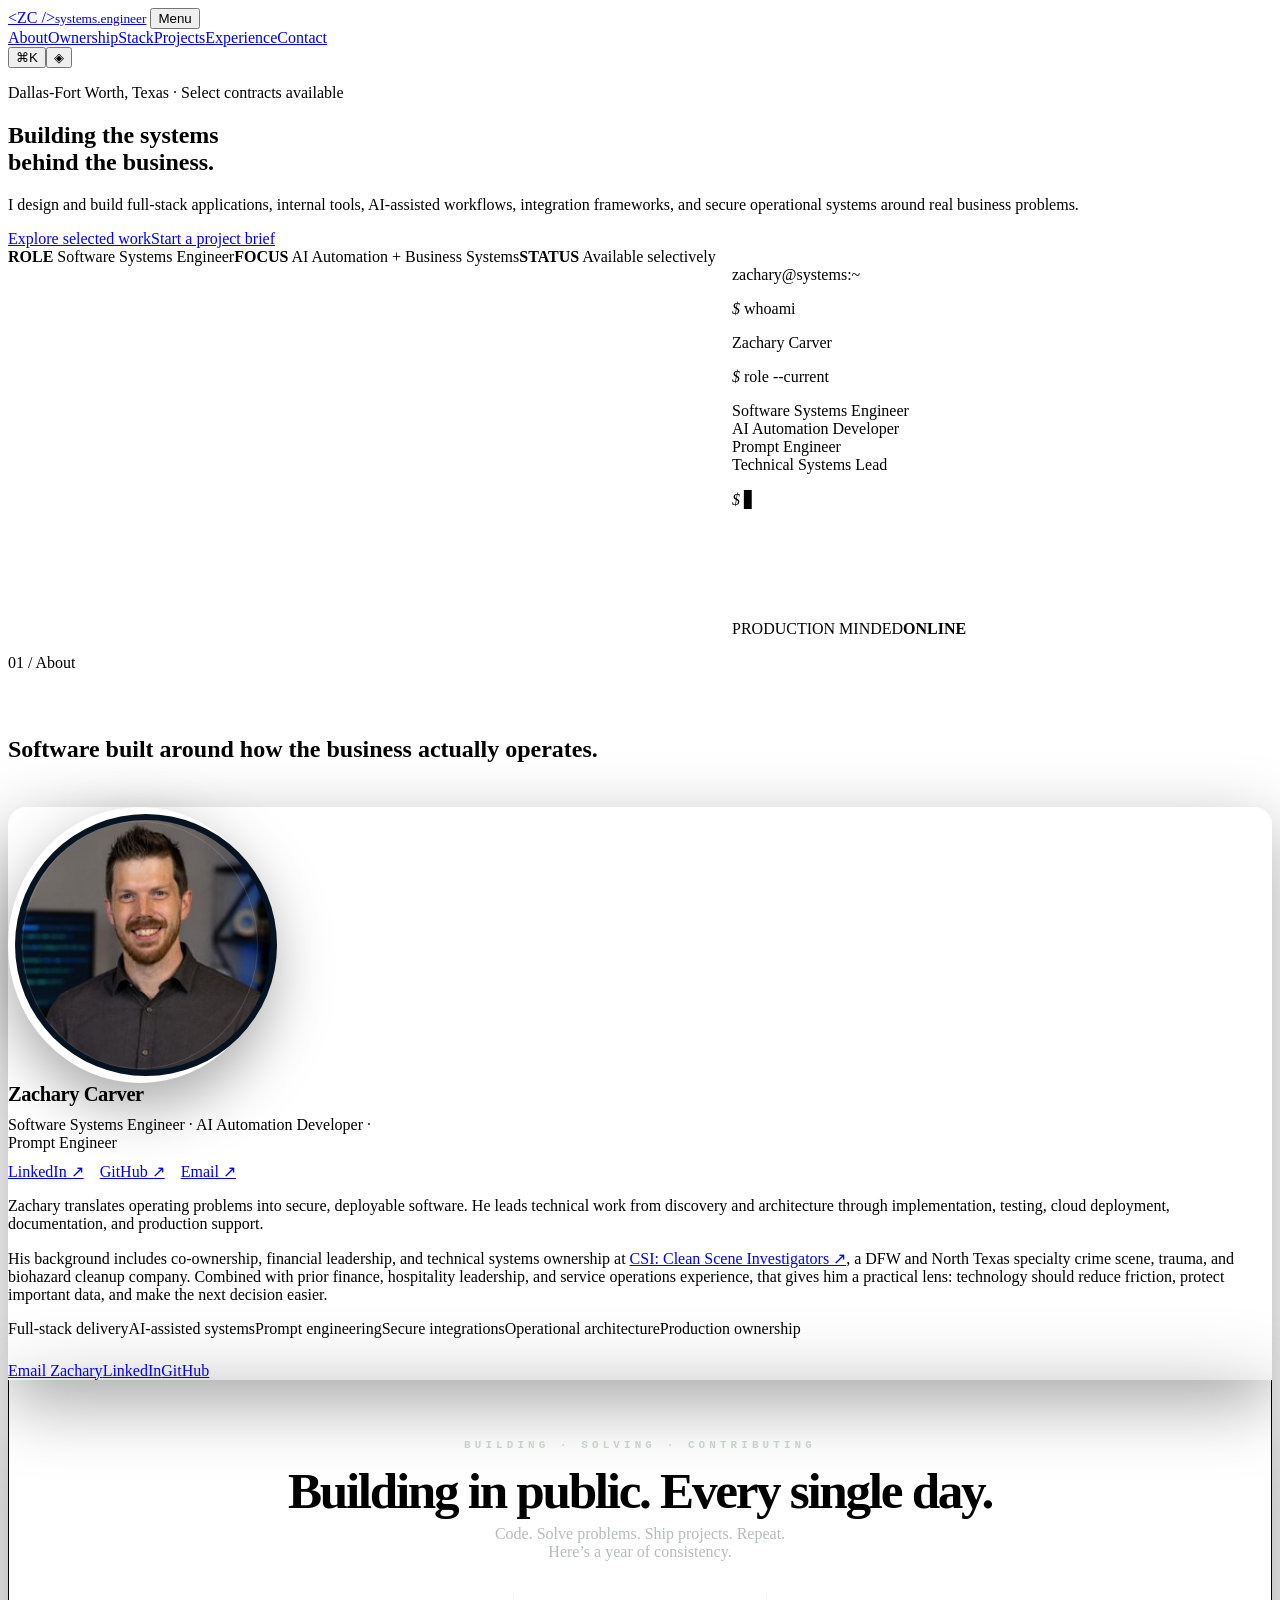
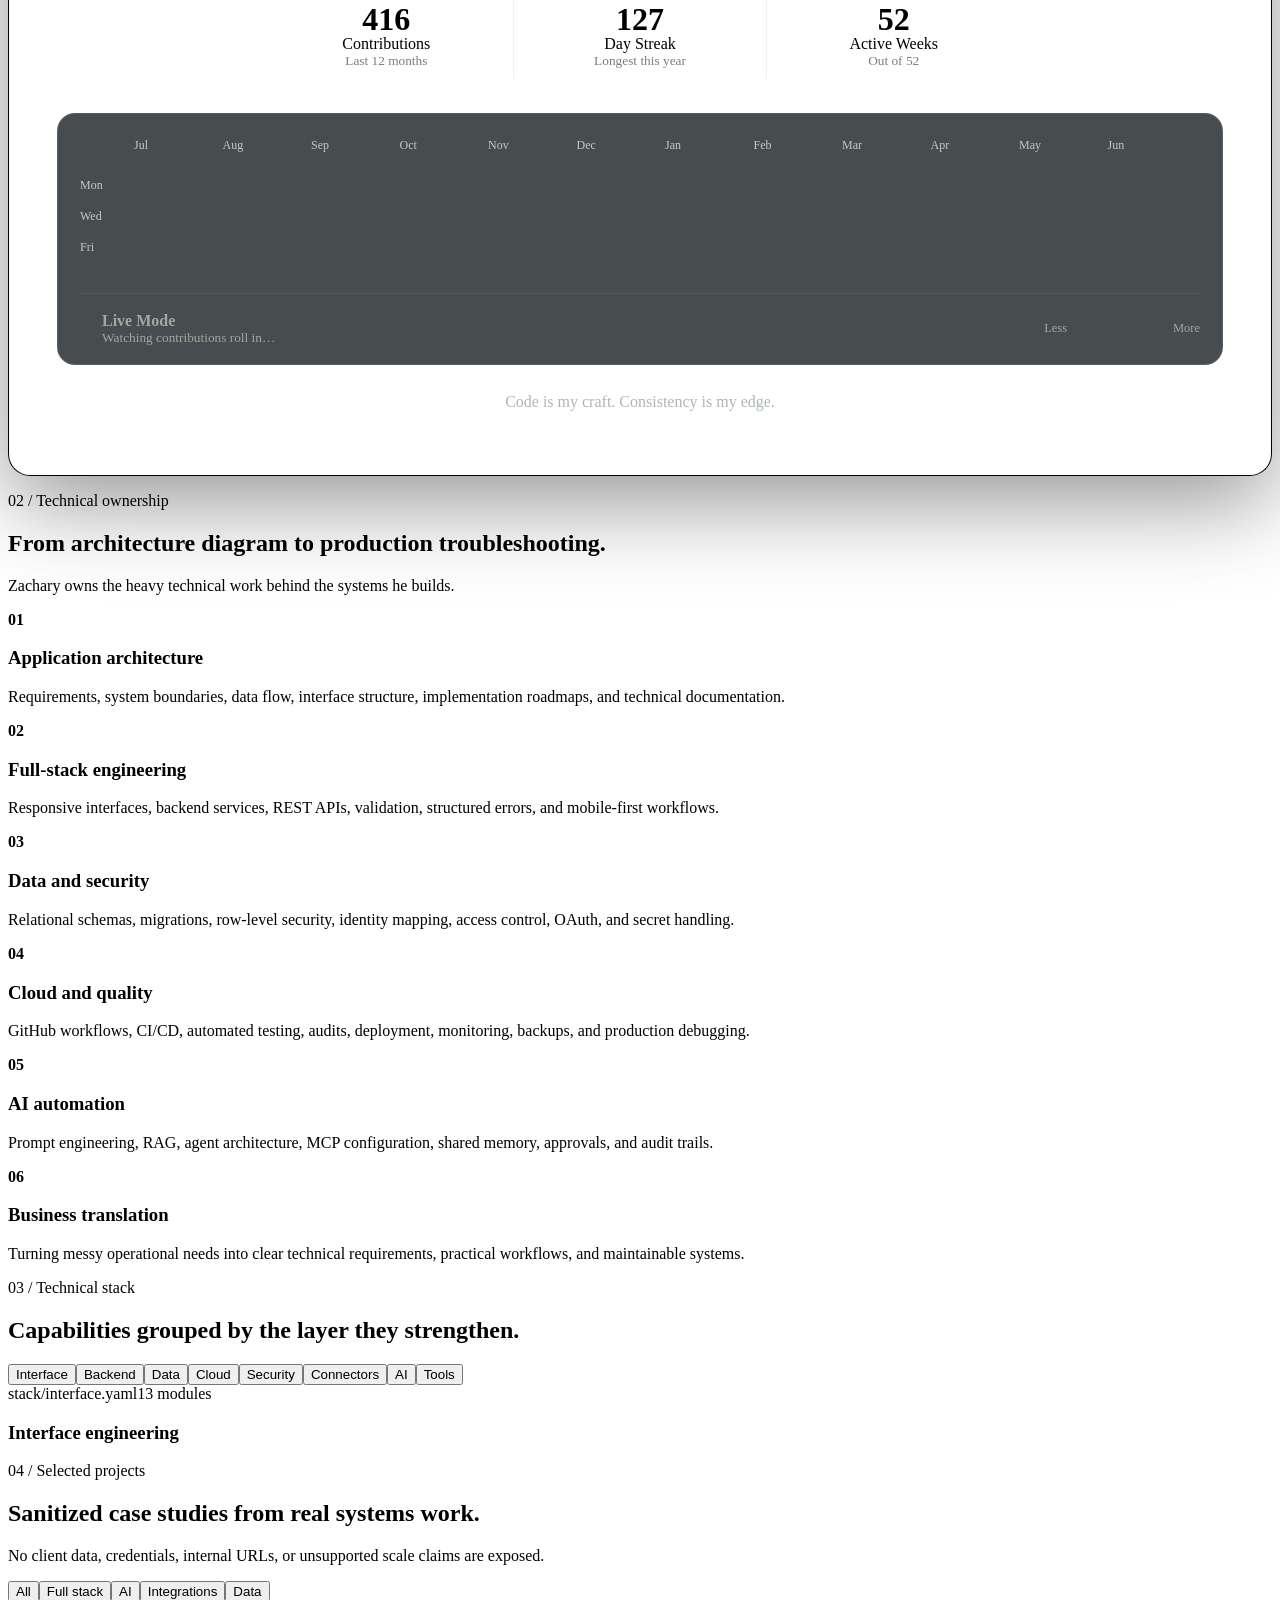
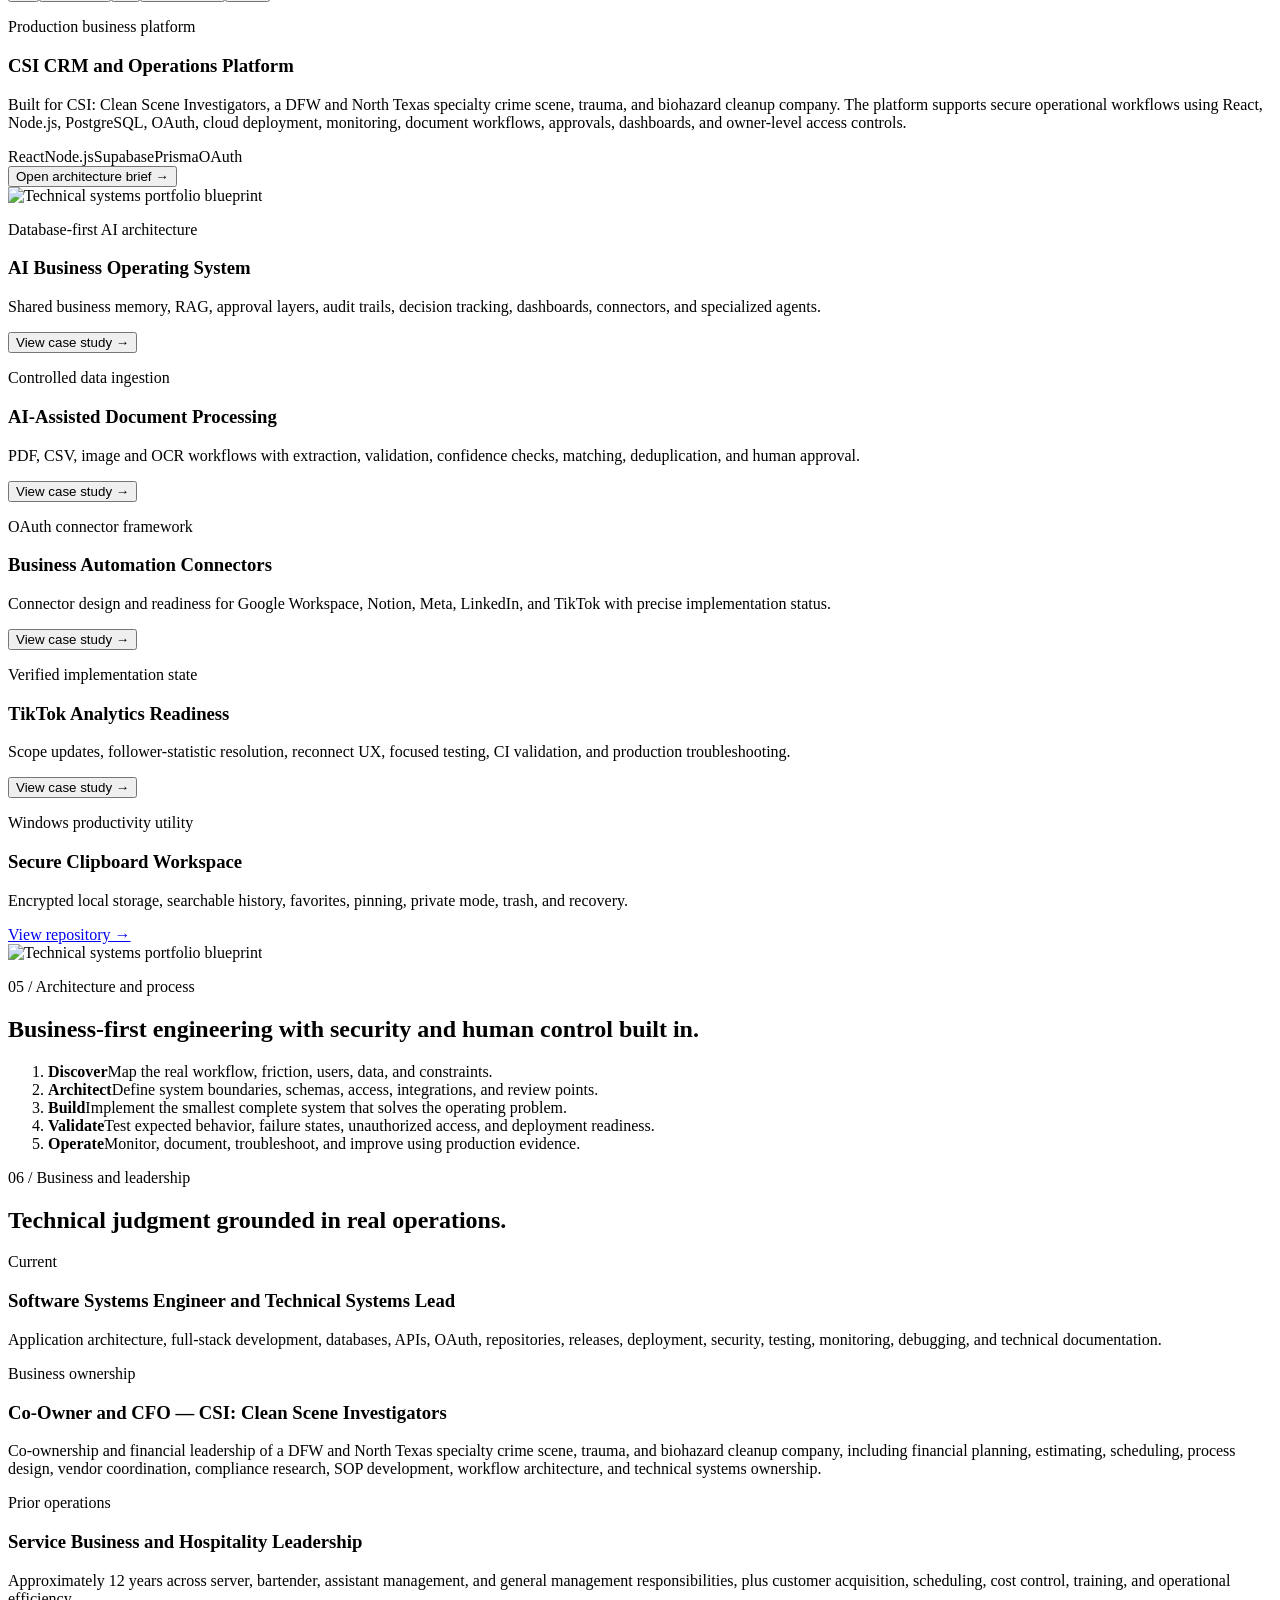
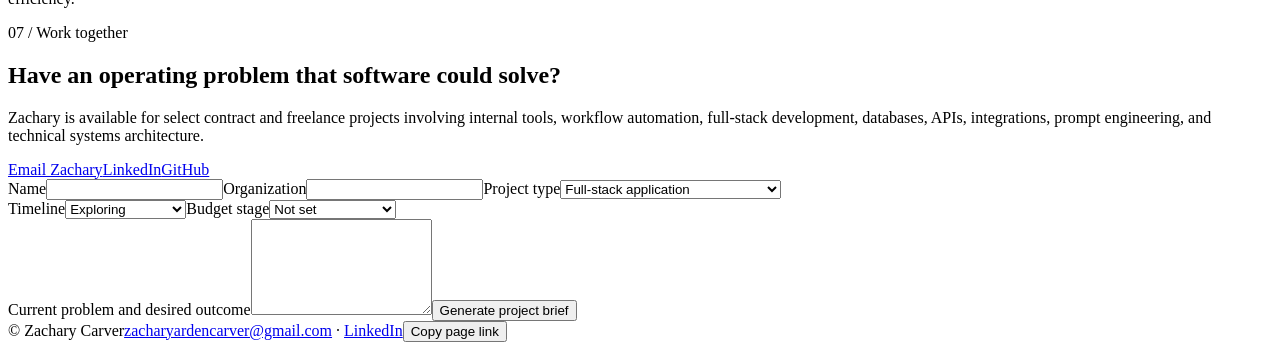
==== commit 0a8f264d: "Add visible CSI website link to Zac portfolio" ====
--- a/index.html
+++ b/index.html
@@ -126,7 +126,7 @@
         </div>
         <div class="about-body">
           <p>Zachary translates operating problems into secure, deployable software. He leads technical work from discovery and architecture through implementation, testing, cloud deployment, documentation, and production support.</p>
-          <p>His background includes co-ownership, financial leadership, and technical systems ownership at CSI: Clean Scene Investigators, a DFW and North Texas specialty crime scene, trauma, and biohazard cleanup company. Combined with prior finance, hospitality leadership, and service operations experience, that gives him a practical lens: technology should reduce friction, protect important data, and make the next decision easier.</p>
+          <p>His background includes co-ownership, financial leadership, and technical systems ownership at <a class="text-btn" href="https://www.cleansceneinvestigators.com" target="_blank" rel="noreferrer">CSI: Clean Scene Investigators ↗</a>, a DFW and North Texas specialty crime scene, trauma, and biohazard cleanup company. Combined with prior finance, hospitality leadership, and service operations experience, that gives him a practical lens: technology should reduce friction, protect important data, and make the next decision easier.</p>
           <div class="mini-grid"><span>Full-stack delivery</span><span>AI-assisted systems</span><span>Prompt engineering</span><span>Secure integrations</span><span>Operational architecture</span><span>Production ownership</span></div>
           <div class="cta-row" style="margin-top:24px"><a class="btn" href="mailto:zacharyardencarver@gmail.com">Email Zachary</a><a class="btn" href="https://www.linkedin.com/in/zachary-a-carver/" target="_blank" rel="noreferrer">LinkedIn</a><a class="btn" href="https://github.com/CSICleanSceneInvestigators" target="_blank" rel="noreferrer">GitHub</a></div>
         </div>
